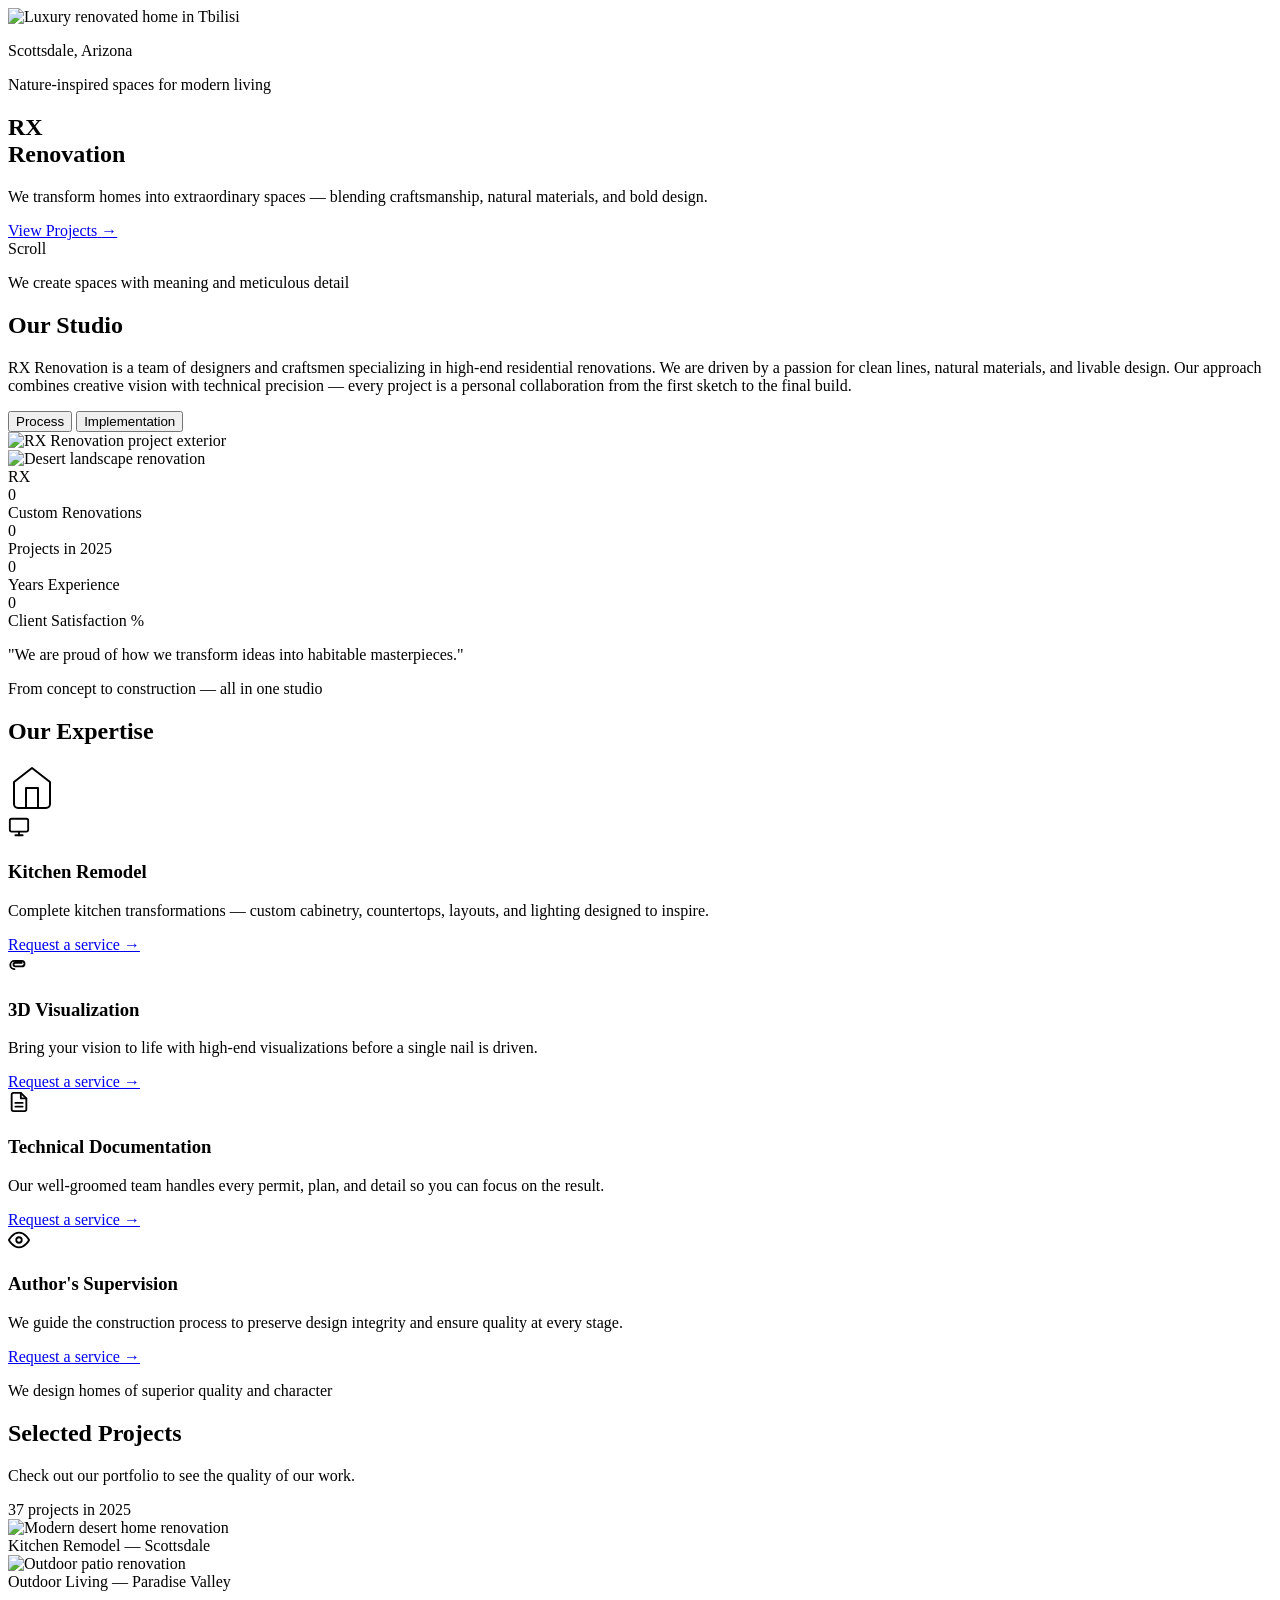
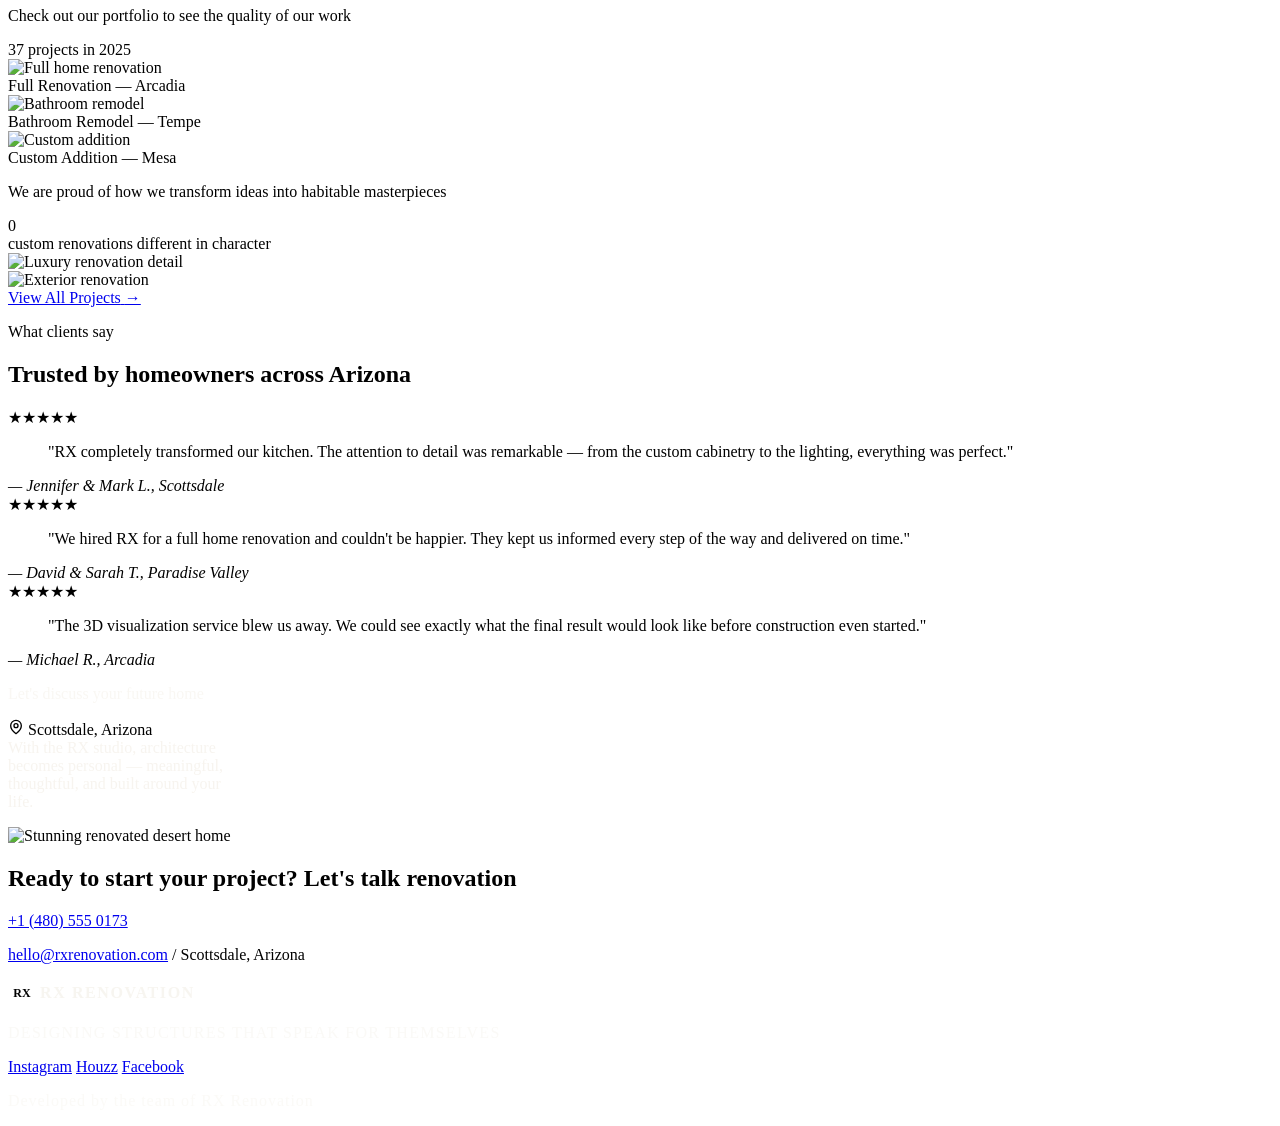
==== index.html @ 350d1490 "RX Site Upload" ====
<!DOCTYPE html>
<html lang="en" data-theme="light">

<head>
	<meta charset="UTF-8">
	<meta name="viewport" content="width=device-width, initial-scale=1.0">
	<title>RenovationX — Tbilisi, Georgia</title>
	<meta name="description"
		content="RenovationX transforms homes with exceptional craftsmanship. Kitchen, bathroom, and full-home renovations in Scottsdale, Arizona.">

	<link rel="stylesheet" href="assets/css/global.css">
	<link rel="stylesheet" href="assets/css/components.css">
	<link rel="stylesheet" href="assets/css/pages/home.css">
	<link rel="icon" href="assets/images/favicon.svg" type="image/svg+xml">
</head>

<body>
	<div class="loading-bar"></div>
	<header id="site-header" class="site-header"></header>

	<main class="main-content">

		<!-- ═══════════════ HERO ═══════════════ -->
		<section class="hero-section">
			<div class="hero-bg-img">
				<img src="assets/images/hero/hero-main.jpg" alt="Luxury renovated home in Tbilisi" loading="eager">
				<div class="hero-overlay"></div>
			</div>

			<div class="hero-content container">
				<div class="hero-top">
					<p class="hero-eyebrow" data-i18n="home.hero.eyebrow">Scottsdale, Arizona</p>
					<p class="hero-tagline" data-i18n="home.hero.tagline">Nature-inspired spaces for modern living</p>
				</div>

				<div class="hero-headline">
					<h1>
						<span data-i18n="home.hero.headlineMain">RX</span><br>
						<span class="hero-headline-sub" data-i18n="home.hero.headlineSub">Renovation</span>
					</h1>
				</div>

				<div class="hero-bottom">
					<div class="hero-desc">
						<p data-i18n="home.hero.desc">We transform homes into extraordinary spaces — blending
							craftsmanship, natural materials, and bold design.</p>
					</div>
					<div class="hero-actions">
						<a href="projects.html" class="btn btn-light">
							<span data-i18n="home.hero.cta">View Projects</span>
							<span class="arrow">→</span>
						</a>
					</div>
				</div>
			</div>

			<div class="hero-scroll">
				<div class="scroll-indicator">
					<div class="scroll-line"></div>
					<span>Scroll</span>
				</div>
			</div>
		</section>

		<!-- ═══════════════ INTRO / STUDIO ═══════════════ -->
		<section class="intro-section bg-alt">
			<div class="container">
				<div class="intro-grid">
					<div class="intro-text">
						<p class="section-label" data-i18n="home.intro.sectionLabel">We create spaces with meaning and
							meticulous detail</p>
					</div>

					<div class="intro-headline">
						<h2 data-i18n="home.intro.headline">Our Studio</h2>
						<p class="intro-body" data-i18n="home.intro.body">RX Renovation is a team of designers and
							craftsmen specializing in high-end residential renovations. We are driven by a passion for
							clean lines, natural materials, and livable design. Our approach combines creative vision
							with technical precision — every project is a personal collaboration from the first sketch
							to the final build.</p>

						<div class="intro-tabs">
							<button class="intro-tab active" data-tab="process"
								data-i18n="home.intro.tabProcess">Process</button>
							<button class="intro-tab" data-tab="implementation"
								data-i18n="home.intro.tabImplementation">Implementation</button>
						</div>
					</div>

					<div class="intro-media">
						<div class="intro-photo img-card">
							<img src="assets/images/hero/studio-exterior.jpg" alt="RX Renovation project exterior">
						</div>
						<div class="intro-photo-2 img-card">
							<img src="assets/images/hero/studio-landscape.jpg" alt="Desert landscape renovation">
						</div>
						<div class="intro-brand-mark"><span>RX</span></div>
					</div>
				</div>
			</div>
		</section>

		<!-- ═══════════════ STATS ═══════════════ -->
		<section class="stats-section">
			<div class="container">
				<div class="stats-inner">
					<div class="stats-row">
						<div class="stat-item reveal" data-delay="0">
							<div class="stat-number"><span data-count="42">0</span></div>
							<div class="stat-label" data-i18n="home.stats.renovations">Custom Renovations</div>
						</div>
						<div class="stat-item reveal" data-delay="100">
							<div class="stat-number"><span data-count="37">0</span></div>
							<div class="stat-label" data-i18n="home.stats.projects">Projects in 2025</div>
						</div>
						<div class="stat-item reveal" data-delay="200">
							<div class="stat-number"><span data-count="12">0</span></div>
							<div class="stat-label" data-i18n="home.stats.experience">Years Experience</div>
						</div>
						<div class="stat-item reveal" data-delay="300">
							<div class="stat-number"><span data-count="98">0</span></div>
							<div class="stat-label" data-i18n="home.stats.satisfaction">Client Satisfaction %</div>
						</div>
					</div>
					<div class="stats-quote reveal" data-delay="150">
						<p data-i18n="home.stats.quote">"We are proud of how we transform ideas into habitable
							masterpieces."</p>
					</div>
				</div>
			</div>
		</section>

		<!-- ═══════════════ EXPERTISE ═══════════════ -->
		<section class="expertise-section bg-alt">
			<div class="container">
				<div class="expertise-header">
					<p class="section-label" data-i18n="home.expertise.sectionLabel">From concept to construction — all
						in one studio</p>
					<div class="expertise-title-row">
						<h2 data-i18n="home.expertise.headline">Our Expertise</h2>
						<div class="expertise-icon-mark">
							<svg xmlns="http://www.w3.org/2000/svg" width="48" height="48" viewBox="0 0 24 24"
								fill="none" stroke="currentColor" stroke-width="1" stroke-linecap="round"
								stroke-linejoin="round">
								<path d="M3 9l9-7 9 7v11a2 2 0 0 1-2 2H5a2 2 0 0 1-2-2z" />
								<polyline points="9 22 9 12 15 12 15 22" />
							</svg>
						</div>
					</div>
				</div>

				<div class="expertise-grid">
					<div class="service-card reveal" data-delay="0">
						<div class="service-icon">
							<svg xmlns="http://www.w3.org/2000/svg" width="22" height="22" viewBox="0 0 24 24"
								fill="none" stroke="currentColor" stroke-width="2" stroke-linecap="round"
								stroke-linejoin="round">
								<rect x="2" y="3" width="20" height="14" rx="2" />
								<line x1="8" y1="21" x2="16" y2="21" />
								<line x1="12" y1="17" x2="12" y2="21" />
							</svg>
						</div>
						<h3 data-i18n="home.expertise.kitchen.title">Kitchen Remodel</h3>
						<p data-i18n="home.expertise.kitchen.desc">Complete kitchen transformations — custom cabinetry,
							countertops, layouts, and lighting designed to inspire.</p>
						<a href="services.html" class="service-link"><span
								data-i18n="home.expertise.kitchen.cta">Request a service</span> <span>→</span></a>
					</div>

					<div class="service-card reveal" data-delay="80">
						<div class="service-icon">
							<svg xmlns="http://www.w3.org/2000/svg" width="22" height="22" viewBox="0 0 24 24"
								fill="none" stroke="currentColor" stroke-width="2" stroke-linecap="round"
								stroke-linejoin="round">
								<path d="M7 16.5a4.5 4.5 0 0 1 0-9H15a3 3 0 0 1 0 6H8a2 2 0 0 1 0-4h7" />
							</svg>
						</div>
						<h3 data-i18n="home.expertise.viz.title">3D Visualization</h3>
						<p data-i18n="home.expertise.viz.desc">Bring your vision to life with high-end visualizations
							before a single nail is driven.</p>
						<a href="services.html" class="service-link"><span data-i18n="home.expertise.viz.cta">Request a
								service</span> <span>→</span></a>
					</div>

					<div class="service-card reveal" data-delay="160">
						<div class="service-icon">
							<svg xmlns="http://www.w3.org/2000/svg" width="22" height="22" viewBox="0 0 24 24"
								fill="none" stroke="currentColor" stroke-width="2" stroke-linecap="round"
								stroke-linejoin="round">
								<path d="M14 2H6a2 2 0 0 0-2 2v16a2 2 0 0 0 2 2h12a2 2 0 0 0 2-2V8z" />
								<polyline points="14 2 14 8 20 8" />
								<line x1="16" y1="13" x2="8" y2="13" />
								<line x1="16" y1="17" x2="8" y2="17" />
							</svg>
						</div>
						<h3 data-i18n="home.expertise.docs.title">Technical Documentation</h3>
						<p data-i18n="home.expertise.docs.desc">Our well-groomed team handles every permit, plan, and
							detail so you can focus on the result.</p>
						<a href="services.html" class="service-link"><span data-i18n="home.expertise.docs.cta">Request a
								service</span> <span>→</span></a>
					</div>

					<div class="service-card reveal" data-delay="240">
						<div class="service-icon">
							<svg xmlns="http://www.w3.org/2000/svg" width="22" height="22" viewBox="0 0 24 24"
								fill="none" stroke="currentColor" stroke-width="2" stroke-linecap="round"
								stroke-linejoin="round">
								<path d="M1 12s4-8 11-8 11 8 11 8-4 8-11 8-11-8-11-8z" />
								<circle cx="12" cy="12" r="3" />
							</svg>
						</div>
						<h3 data-i18n="home.expertise.supervision.title">Author's Supervision</h3>
						<p data-i18n="home.expertise.supervision.desc">We guide the construction process to preserve
							design integrity and ensure quality at every stage.</p>
						<a href="services.html" class="service-link"><span
								data-i18n="home.expertise.supervision.cta">Request a service</span> <span>→</span></a>
					</div>
				</div>
			</div>
		</section>

		<!-- ═══════════════ SELECTED PROJECTS ═══════════════ -->
		<section class="projects-section">
			<div class="container">
				<div class="projects-header">
					<div class="projects-header-left">
						<p class="section-label" data-i18n="home.projects.sectionLabel">We design homes of superior
							quality and character</p>
					</div>
					<div class="projects-header-right">
						<h2 data-i18n="home.projects.headline">Selected Projects</h2>
						<div class="projects-meta">
							<p data-i18n="home.projects.checkPortfolio">Check out our portfolio to see the quality of
								our work.</p>
							<div class="projects-count">
								<span class="stat-number">37</span>
								<span class="stat-label" data-i18n="home.projects.projectsCount">projects in 2025</span>
							</div>
						</div>
					</div>
				</div>

				<div class="projects-bento reveal">
					<div class="bento-item bento-tall img-card">
						<img src="assets/images/projects/project-01.jpg" alt="Modern desert home renovation">
						<div class="bento-label" data-i18n="home.projects.labels.p01">Kitchen Remodel — Scottsdale</div>
					</div>
					<div class="bento-item img-card">
						<img src="assets/images/projects/project-02.jpg" alt="Outdoor patio renovation">
						<div class="bento-label" data-i18n="home.projects.labels.p02">Outdoor Living — Paradise Valley
						</div>
					</div>
					<div class="bento-item bento-text">
						<p class="section-label" data-i18n="home.projects.checkPortfolio">Check out our portfolio to see
							the quality of our work</p>
						<div class="bento-stat">
							<span class="stat-number">37</span>
							<span class="stat-label" data-i18n="home.projects.projectsCount">projects in 2025</span>
						</div>
					</div>
					<div class="bento-item bento-wide img-card">
						<img src="assets/images/projects/project-03.jpg" alt="Full home renovation">
						<div class="bento-label" data-i18n="home.projects.labels.p03">Full Renovation — Arcadia</div>
					</div>
					<div class="bento-item img-card">
						<img src="assets/images/projects/project-04.jpg" alt="Bathroom remodel">
						<div class="bento-label" data-i18n="home.projects.labels.p04">Bathroom Remodel — Tempe</div>
					</div>
					<div class="bento-item img-card">
						<img src="assets/images/projects/project-05.jpg" alt="Custom addition">
						<div class="bento-label" data-i18n="home.projects.labels.p05">Custom Addition — Mesa</div>
					</div>
				</div>

				<div class="projects-footer reveal" data-delay="100">
					<div class="projects-footer-left">
						<p class="section-label" data-i18n="home.projects.proud">We are proud of how we transform ideas
							into habitable masterpieces</p>
						<div class="stat-item">
							<div class="stat-number"><span data-count="42">0</span></div>
							<div class="stat-label" data-i18n="home.projects.renovationsLabel">custom renovations
								different in character</div>
						</div>
					</div>
					<div class="projects-footer-right">
						<div class="bento-item img-card"><img src="assets/images/projects/project-06.jpg"
								alt="Luxury renovation detail"></div>
						<div class="bento-item img-card"><img src="assets/images/projects/project-07.jpg"
								alt="Exterior renovation"></div>
					</div>
				</div>

				<div class="text-center" style="margin-top: var(--space-12);">
					<a href="projects.html" class="btn btn-outline">
						<span data-i18n="home.projects.viewAll">View All Projects</span>
						<span class="arrow">→</span>
					</a>
				</div>
			</div>
		</section>

		<!-- ═══════════════ TESTIMONIALS ═══════════════ -->
		<section class="testimonials-section bg-alt">
			<div class="container">
				<div class="section-header">
					<p class="section-label" data-i18n="home.testimonials.sectionLabel">What clients say</p>
					<h2 data-i18n="home.testimonials.headline">Trusted by homeowners across Arizona</h2>
				</div>
				<div class="testimonials-grid">
					<div class="testimonial-card reveal" data-delay="0">
						<div class="testimonial-stars">★★★★★</div>
						<blockquote data-i18n="home.testimonials.t1.quote">"RX completely transformed our kitchen. The
							attention to detail was remarkable — from the custom cabinetry to the lighting, everything
							was perfect."</blockquote>
						<cite data-i18n="home.testimonials.t1.author">— Jennifer & Mark L., Scottsdale</cite>
					</div>
					<div class="testimonial-card reveal" data-delay="100">
						<div class="testimonial-stars">★★★★★</div>
						<blockquote data-i18n="home.testimonials.t2.quote">"We hired RX for a full home renovation and
							couldn't be happier. They kept us informed every step of the way and delivered on time."
						</blockquote>
						<cite data-i18n="home.testimonials.t2.author">— David & Sarah T., Paradise Valley</cite>
					</div>
					<div class="testimonial-card reveal" data-delay="200">
						<div class="testimonial-stars">★★★★★</div>
						<blockquote data-i18n="home.testimonials.t3.quote">"The 3D visualization service blew us away.
							We could see exactly what the final result would look like before construction even
							started."</blockquote>
						<cite data-i18n="home.testimonials.t3.author">— Michael R., Arcadia</cite>
					</div>
				</div>
			</div>
		</section>

		<!-- ═══════════════ CTA (dark) ═══════════════ -->
		<section class="cta-section">
			<div class="container">
				<div class="cta-grid">
					<div class="cta-text">
						<p class="section-label" style="color:rgba(240,235,225,0.4);" data-i18n="home.cta.sectionLabel">
							Let's discuss your future home</p>
						<div class="cta-address">
							<svg xmlns="http://www.w3.org/2000/svg" width="16" height="16" viewBox="0 0 24 24"
								fill="none" stroke="currentColor" stroke-width="2" stroke-linecap="round"
								stroke-linejoin="round">
								<path d="M20 10c0 6-8 12-8 12s-8-6-8-12a8 8 0 0 1 16 0Z" />
								<circle cx="12" cy="10" r="3" />
							</svg>
							<span data-i18n="home.cta.locationLabel">Scottsdale, Arizona</span>
						</div>
						<p class="cta-body"
							style="color:rgba(240,235,225,0.55);font-size:var(--text-sm);margin-top:var(--space-4);max-width:28ch;"
							data-i18n="home.cta.body">With the RX studio, architecture becomes personal — meaningful,
							thoughtful, and built around your life.</p>
					</div>

					<div class="cta-photo img-card">
						<img src="assets/images/hero/cta-home.jpg" alt="Stunning renovated desert home">
					</div>

					<div class="cta-contact">
						<h2 data-i18n="home.cta.headline">Ready to start your project? Let's talk renovation</h2>
						<a href="tel:+14805550173" class="cta-phone" data-i18n="common.phone">+1 (480) 555 0173</a>
						<p class="cta-email">
							<a href="mailto:hello@rxrenovation.com" data-i18n="common.email">hello@rxrenovation.com</a>
							<span>/ <span data-i18n="common.location">Scottsdale, Arizona</span></span>
						</p>
					</div>
				</div>

				<div class="cta-bar">
					<div class="cta-bar-logo">
						<span class="logo-mark"
							style="background:var(--color-accent);color:var(--color-bg-dark);width:28px;height:28px;display:inline-flex;align-items:center;justify-content:center;font-weight:800;font-size:0.75rem;">RX</span>
						<span
							style="font-size:var(--text-xs);font-weight:600;letter-spacing:0.1em;text-transform:uppercase;color:rgba(240,235,225,0.5);"
							data-i18n="common.companyName">RX Renovation</span>
					</div>
					<p style="font-size:var(--text-xs);letter-spacing:0.08em;text-transform:uppercase;color:rgba(240,235,225,0.3);"
						data-i18n="common.tagline">Designing structures that speak for themselves</p>
					<div class="footer-social">
						<a href="#" data-i18n="footer.social.instagram">Instagram</a>
						<a href="#" data-i18n="footer.social.houzz">Houzz</a>
						<a href="#" data-i18n="footer.social.facebook">Facebook</a>
					</div>
					<p style="font-size:var(--text-xs);color:rgba(240,235,225,0.25);letter-spacing:0.06em;"
						data-i18n="home.cta.builtBy">Developed by the team of RX Renovation</p>
				</div>
			</div>
		</section>

	</main>

	<footer id="site-footer" class="site-footer"></footer>
	<script src="assets/js/main.js" type="module"></script>
	<script src="assets/js/pages/home.js" type="module"></script>
</body>

</html>
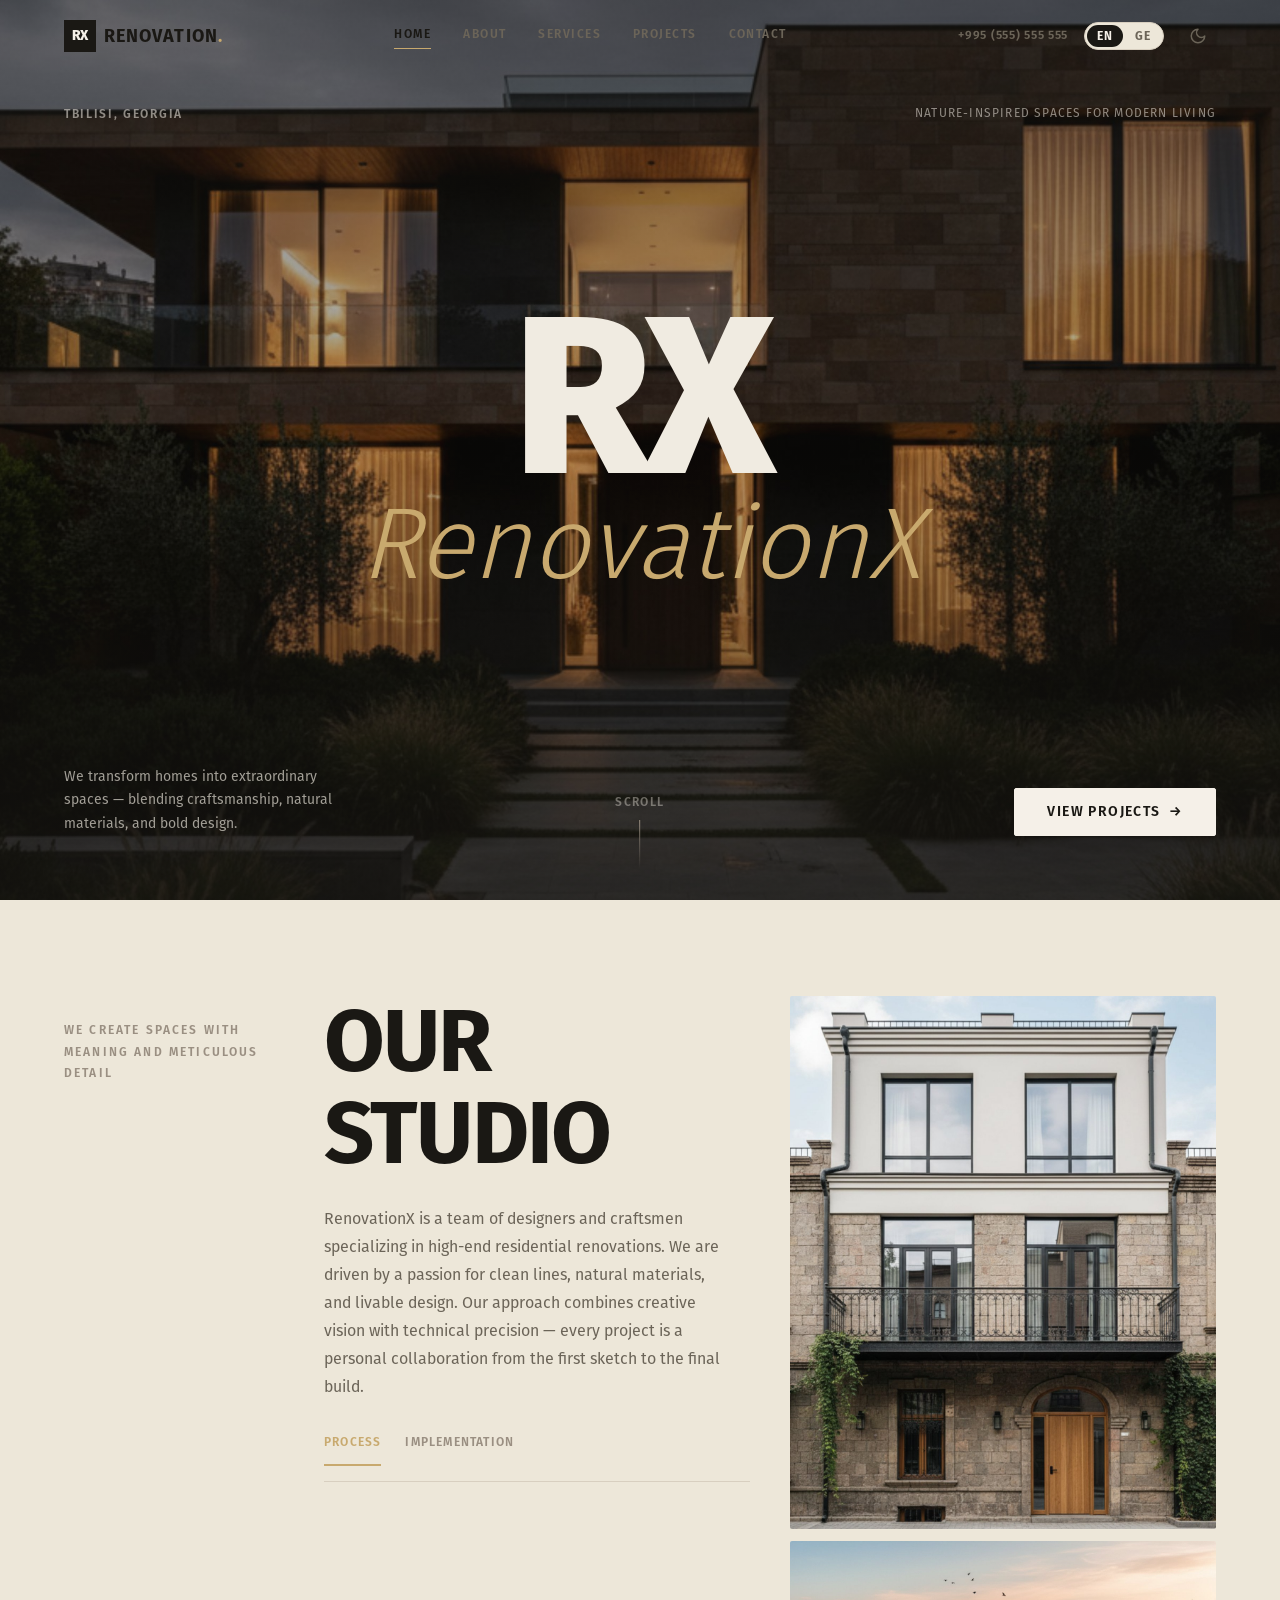
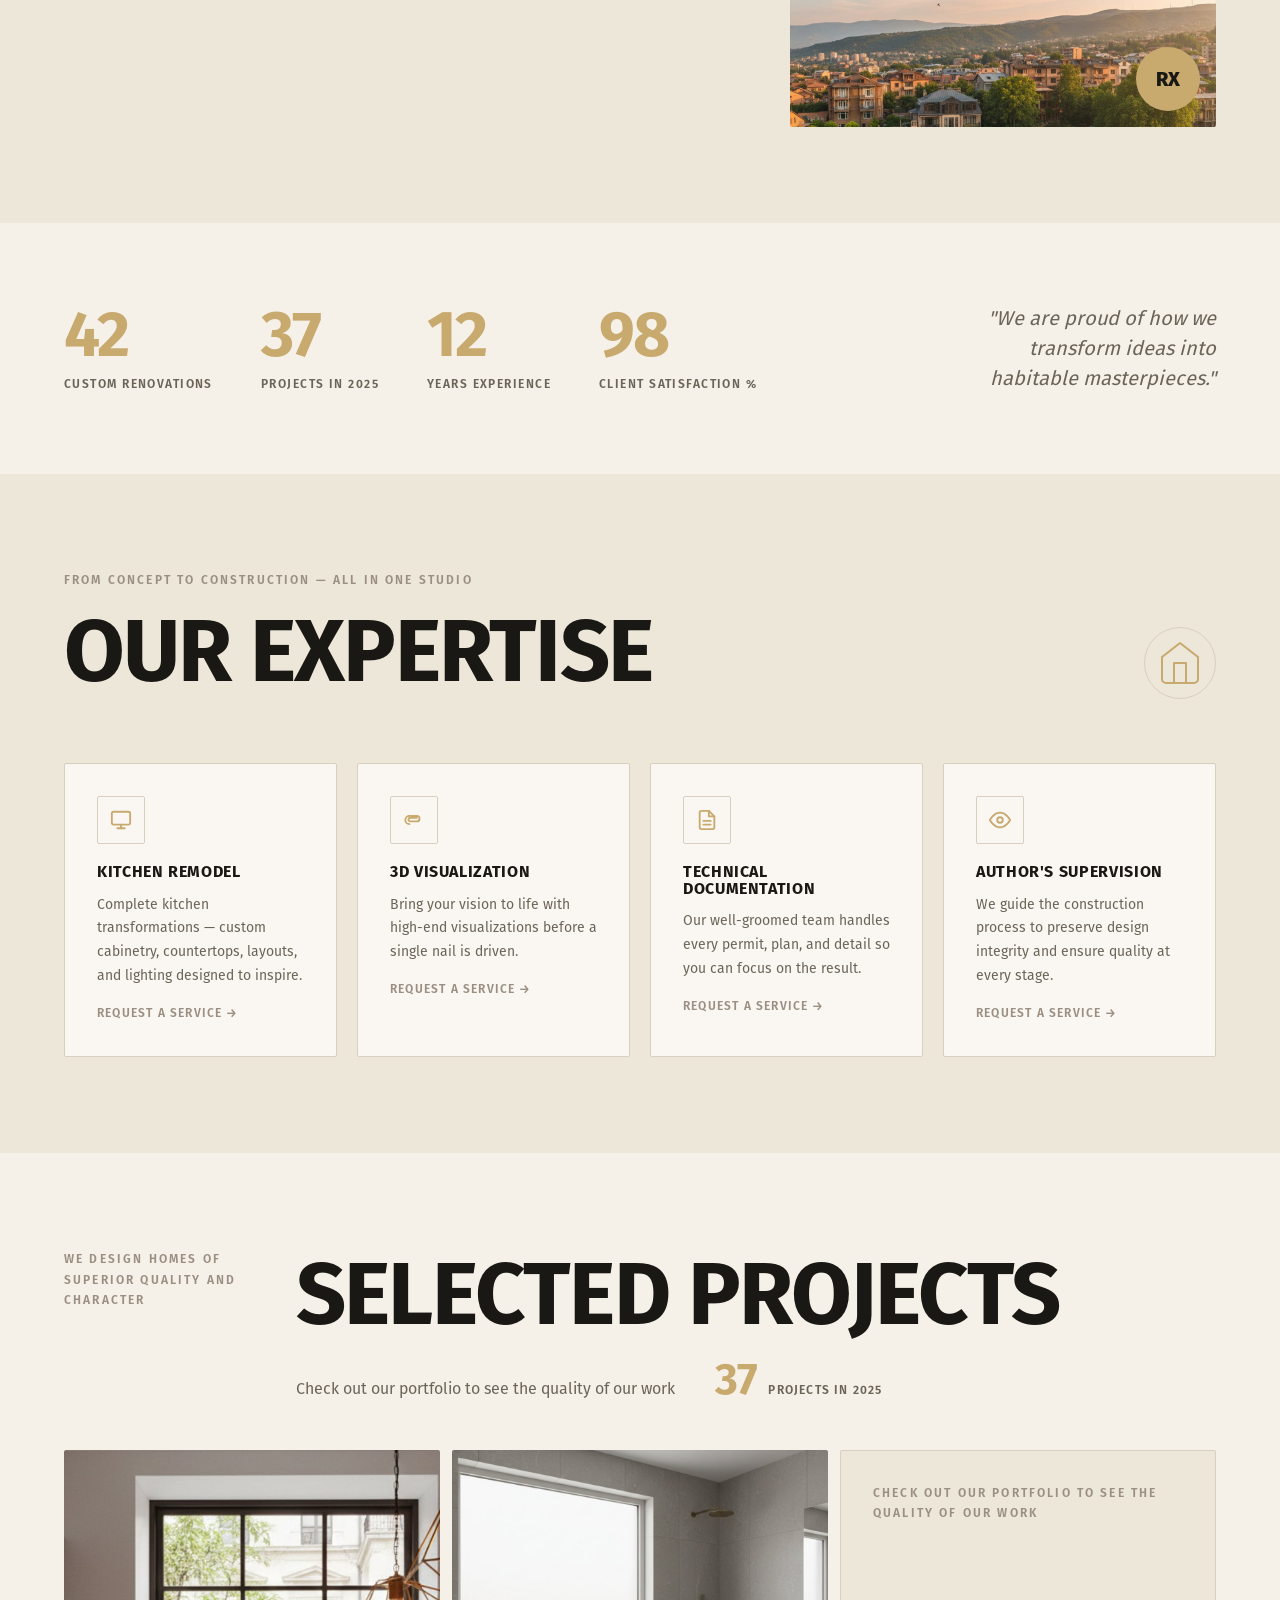
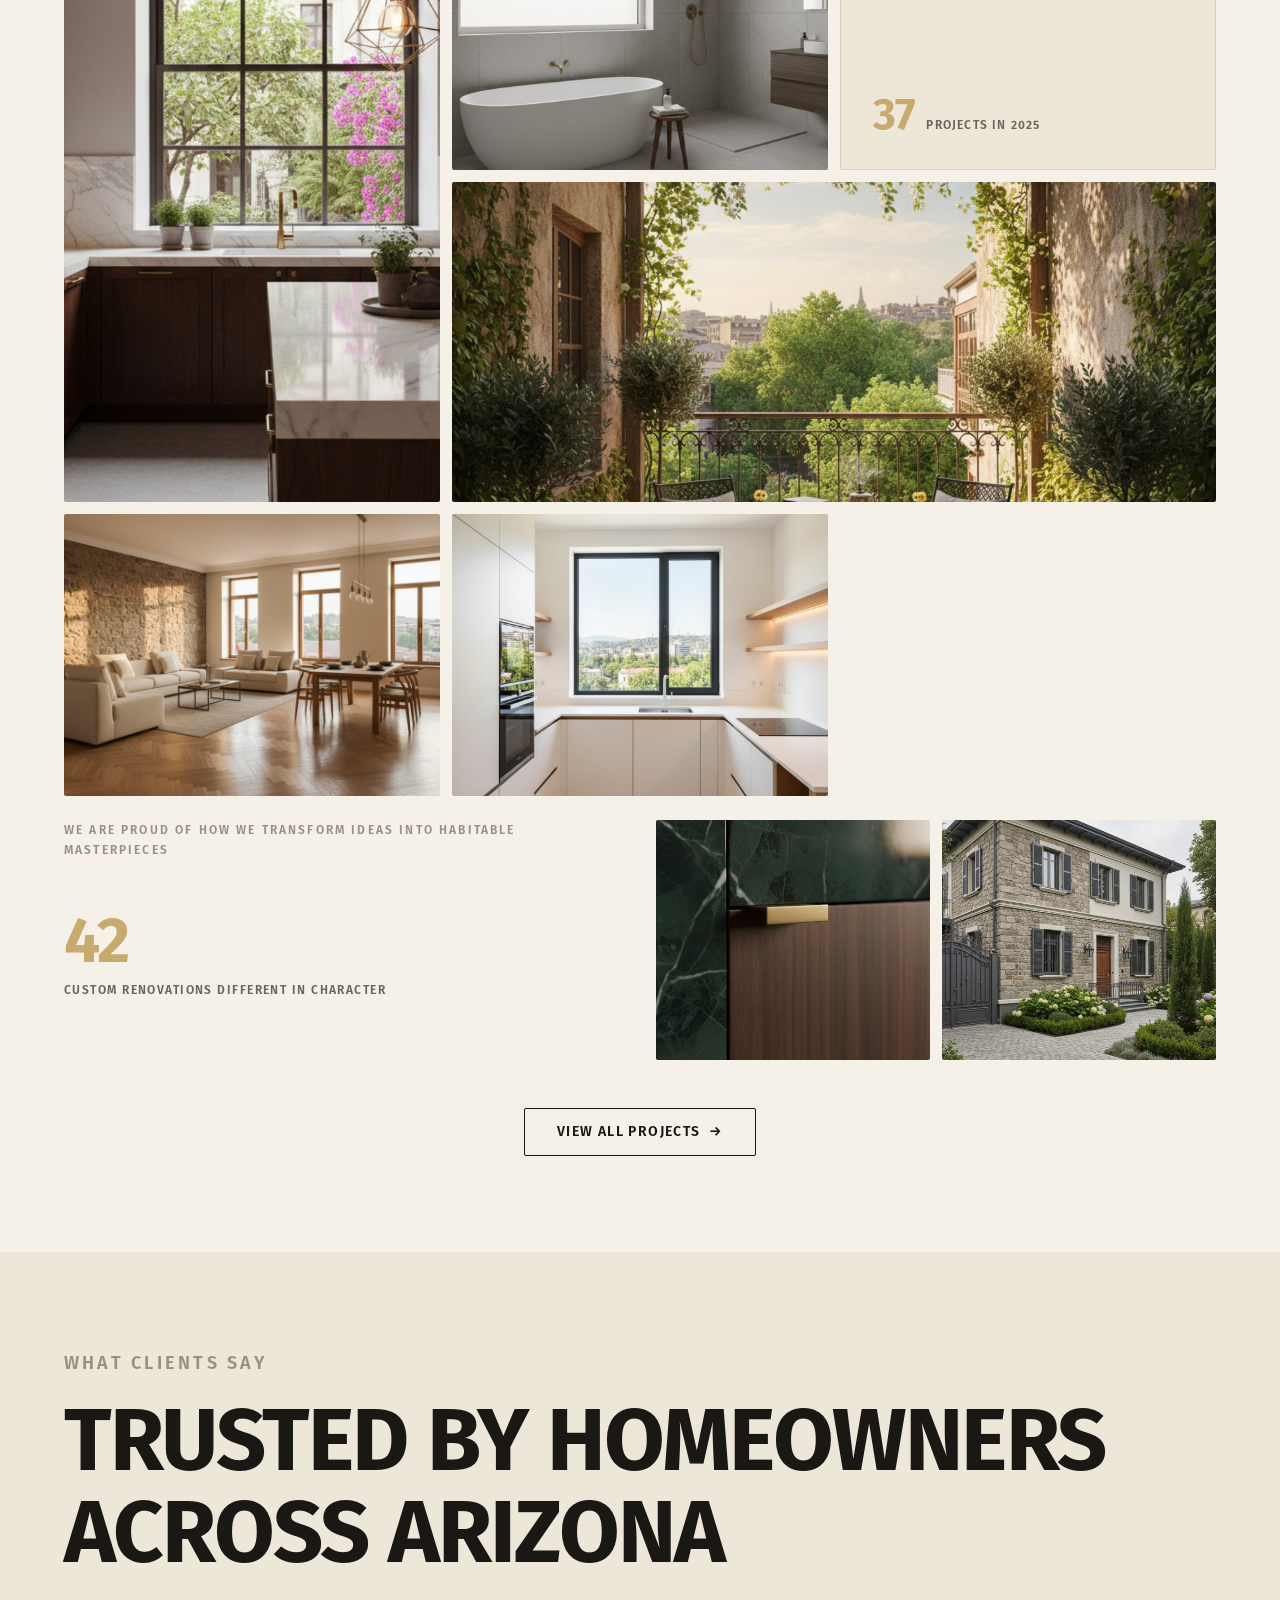
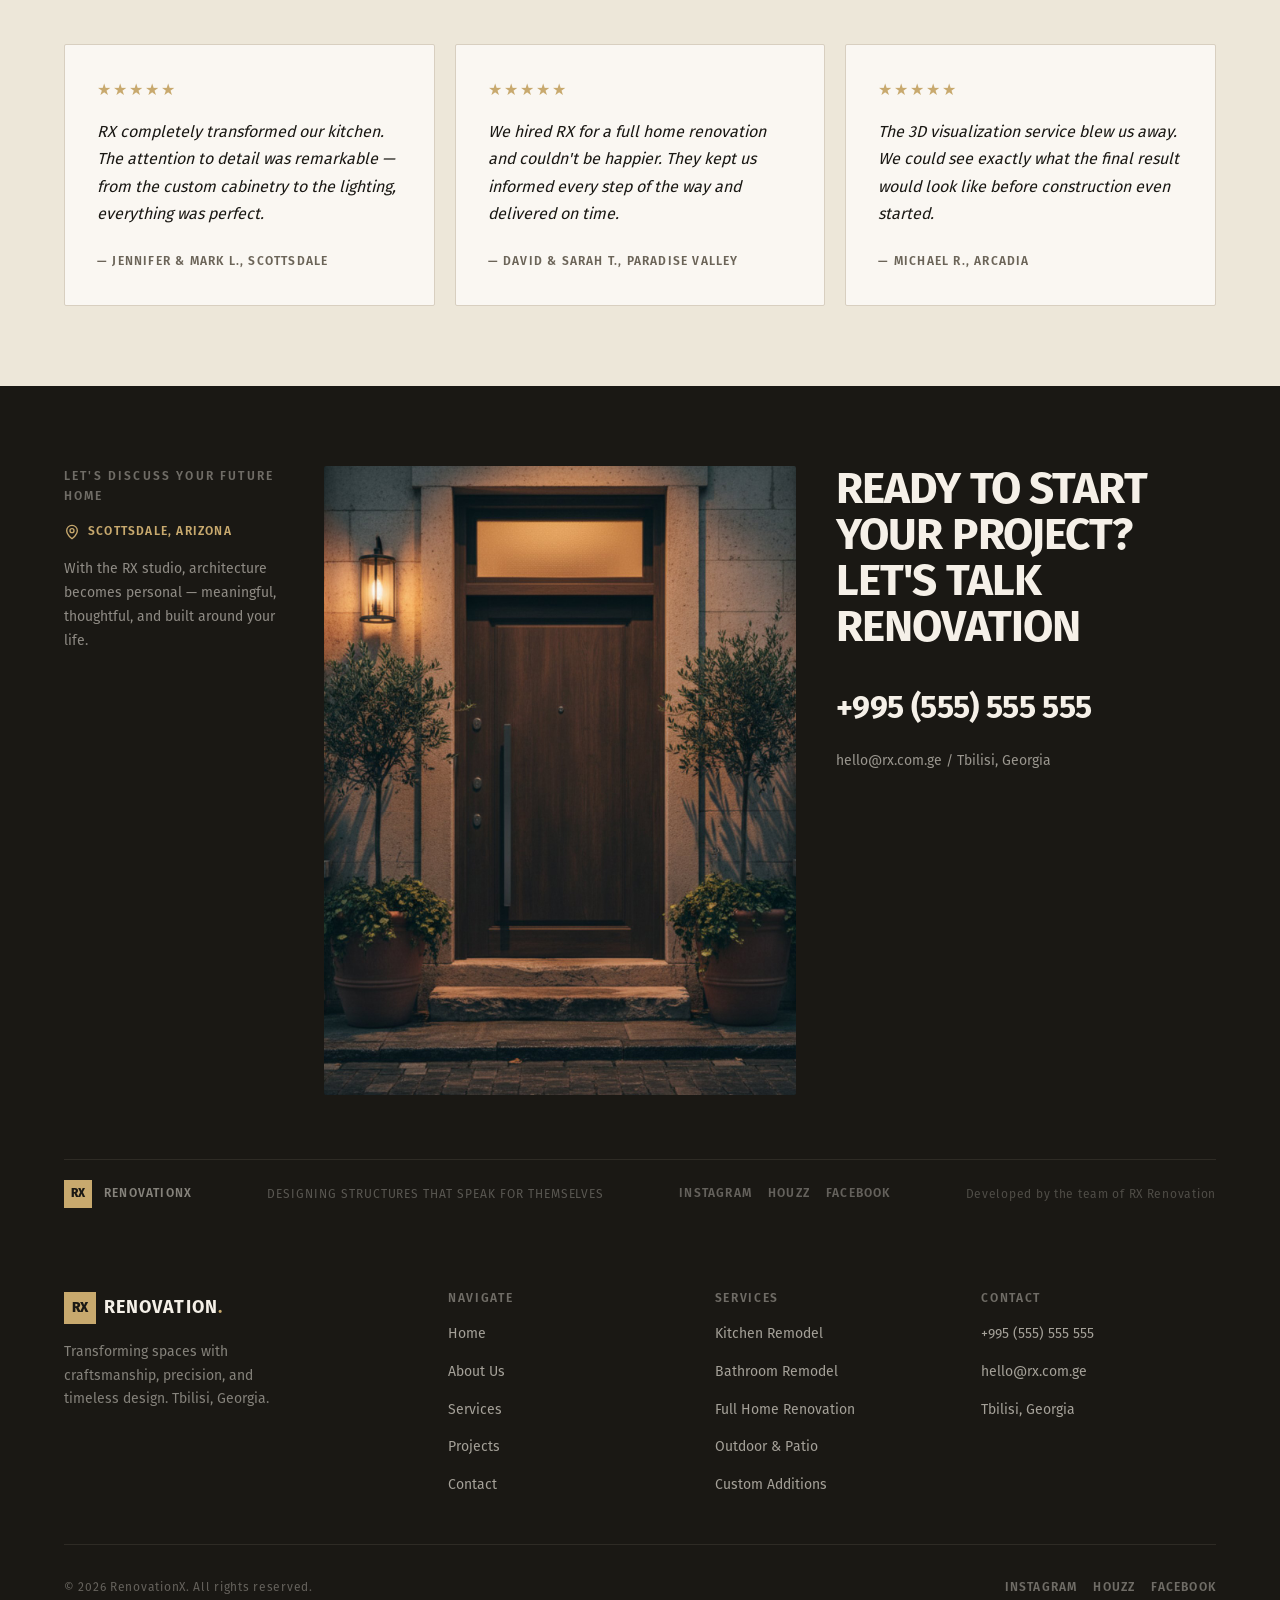
==== commit ccf26c7b: "Georgian Fonts Added and Lang Toggle Is updated." ====
--- a/index.html
+++ b/index.html
@@ -8,6 +8,7 @@
 	<meta name="description"
 		content="RenovationX transforms homes with exceptional craftsmanship. Kitchen, bathroom, and full-home renovations in Scottsdale, Arizona.">
 
+	<link rel="stylesheet" href="assets/css/fonts.css">
 	<link rel="stylesheet" href="assets/css/global.css">
 	<link rel="stylesheet" href="assets/css/components.css">
 	<link rel="stylesheet" href="assets/css/pages/home.css">
--- a/assets/css/fonts.css
+++ b/assets/css/fonts.css
@@ -0,0 +1,49 @@
+/* =============================================
+   RX RENOVATION — FONT DECLARATIONS
+   FiraGO Font Family for Latin & Georgian
+   ============================================= */
+
+/* FiraGO Light (300) */
+@font-face {
+	font-family: 'FiraGO';
+	src: url('../fonts/FiraGO_OTF_1001/Roman/FiraGO-Light.otf') format('opentype');
+	font-weight: 300;
+	font-style: normal;
+	font-display: swap;
+}
+
+/* FiraGO Regular (400) */
+@font-face {
+	font-family: 'FiraGO';
+	src: url('../fonts/FiraGO_OTF_1001/Roman/FiraGO-Regular.otf') format('opentype');
+	font-weight: 400;
+	font-style: normal;
+	font-display: swap;
+}
+
+/* FiraGO SemiBold (600) */
+@font-face {
+	font-family: 'FiraGO';
+	src: url('../fonts/FiraGO_OTF_1001/Roman/FiraGO-SemiBold.otf') format('opentype');
+	font-weight: 600;
+	font-style: normal;
+	font-display: swap;
+}
+
+/* FiraGO Bold (700) */
+@font-face {
+	font-family: 'FiraGO';
+	src: url('../fonts/FiraGO_OTF_1001/Roman/FiraGO-Bold.otf') format('opentype');
+	font-weight: 700;
+	font-style: normal;
+	font-display: swap;
+}
+
+/* FiraGO ExtraBold (800) */
+@font-face {
+	font-family: 'FiraGO';
+	src: url('../fonts/FiraGO_OTF_1001/Roman/FiraGO-ExtraBold.otf') format('opentype');
+	font-weight: 800;
+	font-style: normal;
+	font-display: swap;
+}
--- a/assets/css/global.css
+++ b/assets/css/global.css
@@ -0,0 +1,547 @@
+/* =============================================
+   RX RENOVATION — GLOBAL CSS
+   Design: FormaStudio-inspired editorial style
+   Palette: Warm cream, sand, charcoal, gold accent
+   ============================================= */
+
+/* ── CSS Variables ── */
+:root {
+	/* Colors */
+	--color-bg:           #f5f0e8;
+	--color-bg-alt:       #ede7d9;
+	--color-bg-dark:      #1a1814;
+	--color-bg-dark-alt:  #211f1b;
+	--color-surface:      #ffffff;
+	--color-surface-warm: #faf7f2;
+
+	--color-text:         #1a1814;
+	--color-text-muted:   #6b6458;
+	--color-text-light:   #9a8f82;
+	--color-text-on-dark: #f5f0e8;
+
+	--color-accent:       #c8a96e;   /* warm gold */
+	--color-accent-hover: #b8944f;
+	--color-accent-light: #e8d9b8;
+
+	--color-border:       #d8cfc0;
+	--color-border-dark:  #2e2b25;
+
+	/* Typography */
+	--font-display:  'FiraGO', 'Helvetica Neue', 'Arial', sans-serif;
+	--font-body:     'FiraGO', 'Helvetica Neue', 'Arial', sans-serif;
+	--font-mono:     'Courier New', monospace;
+
+	--text-xs:    0.75rem;
+	--text-sm:    0.875rem;
+	--text-base:  1rem;
+	--text-lg:    1.125rem;
+	--text-xl:    1.25rem;
+	--text-2xl:   1.5rem;
+	--text-3xl:   2rem;
+	--text-4xl:   2.75rem;
+	--text-5xl:   4rem;
+	--text-6xl:   5.5rem;
+	--text-7xl:   7rem;
+
+	/* Spacing */
+	--space-1:   0.25rem;
+	--space-2:   0.5rem;
+	--space-3:   0.75rem;
+	--space-4:   1rem;
+	--space-5:   1.25rem;
+	--space-6:   1.5rem;
+	--space-8:   2rem;
+	--space-10:  2.5rem;
+	--space-12:  3rem;
+	--space-16:  4rem;
+	--space-20:  5rem;
+	--space-24:  6rem;
+	--space-32:  8rem;
+
+	/* Layout */
+	--container-max: 1280px;
+	--header-height: 72px;
+
+	/* Borders */
+	--radius-sm:  2px;
+	--radius-md:  4px;
+	--radius-lg:  8px;
+	--radius-full: 999px;
+
+	/* Shadows */
+	--shadow-sm:  0 1px 3px rgba(26,24,20,0.08);
+	--shadow-md:  0 4px 20px rgba(26,24,20,0.1);
+	--shadow-lg:  0 16px 48px rgba(26,24,20,0.14);
+
+	/* Transitions */
+	--transition-fast:   150ms ease;
+	--transition-base:   250ms ease;
+	--transition-slow:   450ms cubic-bezier(0.4, 0, 0.2, 1);
+}
+
+/* ── Dark Mode ── */
+[data-theme="dark"] {
+	--color-bg:           #1a1814;
+	--color-bg-alt:       #211f1b;
+	--color-bg-dark:      #0f0e0c;
+	--color-bg-dark-alt:  #161410;
+	--color-surface:      #252219;
+	--color-surface-warm: #1e1c17;
+
+	--color-text:         #f0ebe1;
+	--color-text-muted:   #a09080;
+	--color-text-light:   #706050;
+	--color-text-on-dark: #f0ebe1;
+
+	--color-border:       #2e2b25;
+	--color-border-dark:  #3a352c;
+}
+
+/* ── Reset ── */
+*,
+*::before,
+*::after {
+	box-sizing: border-box;
+	margin: 0;
+	padding: 0;
+}
+
+html {
+	scroll-behavior: smooth;
+	-webkit-text-size-adjust: 100%;
+}
+
+body {
+	font-family: var(--font-body);
+	font-size: var(--text-base);
+	line-height: 1.6;
+	color: var(--color-text);
+	background-color: var(--color-bg);
+	-webkit-font-smoothing: antialiased;
+	-moz-osx-font-smoothing: grayscale;
+	transition: background-color var(--transition-base), color var(--transition-base);
+}
+
+img, video {
+	display: block;
+	max-width: 100%;
+	height: auto;
+}
+
+a {
+	color: inherit;
+	text-decoration: none;
+}
+
+ul, ol {
+	list-style: none;
+}
+
+button {
+	cursor: pointer;
+	border: none;
+	background: none;
+	font: inherit;
+}
+
+input, textarea, select {
+	font: inherit;
+}
+
+/* ── Container ── */
+.container {
+	width: 100%;
+	max-width: var(--container-max);
+	margin: 0 auto;
+	padding: 0 var(--space-6);
+}
+
+@media (min-width: 768px) {
+	.container {
+		padding: 0 var(--space-10);
+	}
+}
+
+@media (min-width: 1200px) {
+	.container {
+		padding: 0 var(--space-16);
+	}
+}
+
+/* ── Typography ── */
+h1, h2, h3, h4, h5, h6 {
+	font-family: var(--font-display);
+	font-weight: 700;
+	line-height: 1.05;
+	letter-spacing: -0.02em;
+	color: var(--color-text);
+}
+
+h1 { font-size: clamp(var(--text-5xl), 10vw, var(--text-7xl)); text-transform: uppercase; }
+h2 { font-size: clamp(var(--text-4xl), 7vw, var(--text-6xl)); text-transform: uppercase; }
+h3 { font-size: var(--text-xl); font-weight: 600; letter-spacing: 0; text-transform: none; }
+h4 { font-size: var(--text-lg); font-weight: 600; text-transform: none; }
+
+p {
+	color: var(--color-text-muted);
+	line-height: 1.7;
+}
+
+/* ── Sections ── */
+section {
+	padding: var(--space-20) 0;
+}
+
+.section-label {
+	font-size: var(--text-xs);
+	font-weight: 600;
+	letter-spacing: 0.18em;
+	text-transform: uppercase;
+	color: var(--color-text-light);
+	margin-bottom: var(--space-4);
+}
+
+.section-label--accent {
+	color: var(--color-accent);
+}
+
+.section-header {
+	margin-bottom: var(--space-16);
+}
+
+.section-header p {
+	margin-top: var(--space-4);
+	max-width: 48ch;
+	font-size: var(--text-lg);
+}
+
+.section-header.text-center {
+	text-align: center;
+}
+
+.section-header.text-center p {
+	margin-left: auto;
+	margin-right: auto;
+}
+
+/* ── Buttons ── */
+.btn {
+	display: inline-flex;
+	align-items: center;
+	gap: var(--space-2);
+	padding: var(--space-3) var(--space-8);
+	font-size: var(--text-sm);
+	font-weight: 600;
+	letter-spacing: 0.1em;
+	text-transform: uppercase;
+	border: 1px solid transparent;
+	border-radius: var(--radius-sm);
+	cursor: pointer;
+	transition: all var(--transition-base);
+	white-space: nowrap;
+}
+
+.btn-primary {
+	background-color: var(--color-text);
+	color: var(--color-bg);
+	border-color: var(--color-text);
+}
+
+.btn-primary:hover {
+	background-color: var(--color-accent);
+	border-color: var(--color-accent);
+	color: #1a1814;
+}
+
+.btn-outline {
+	background-color: transparent;
+	color: var(--color-text);
+	border-color: var(--color-text);
+}
+
+.btn-outline:hover {
+	background-color: var(--color-text);
+	color: var(--color-bg);
+}
+
+.btn-ghost {
+	background: transparent;
+	color: var(--color-text);
+	border-color: transparent;
+	padding-left: 0;
+	padding-right: 0;
+}
+
+.btn-ghost:hover {
+	color: var(--color-accent);
+}
+
+.btn-block {
+	width: 100%;
+	justify-content: center;
+}
+
+.btn-light {
+	background-color: var(--color-bg);
+	color: var(--color-text);
+	border-color: var(--color-bg);
+}
+
+.btn-light:hover {
+	background-color: var(--color-accent);
+	border-color: var(--color-accent);
+}
+
+/* Arrow icon on buttons */
+.btn .arrow {
+	font-style: normal;
+	transition: transform var(--transition-fast);
+}
+
+.btn:hover .arrow {
+	transform: translateX(4px);
+}
+
+/* ── Forms ── */
+.form-group {
+	display: flex;
+	flex-direction: column;
+	gap: var(--space-2);
+}
+
+.form-row {
+	display: grid;
+	grid-template-columns: 1fr 1fr;
+	gap: var(--space-4);
+}
+
+label {
+	font-size: var(--text-xs);
+	font-weight: 600;
+	letter-spacing: 0.1em;
+	text-transform: uppercase;
+	color: var(--color-text-muted);
+}
+
+input,
+textarea,
+select {
+	width: 100%;
+	padding: var(--space-3) var(--space-4);
+	background: transparent;
+	border: 1px solid var(--color-border);
+	border-radius: var(--radius-sm);
+	color: var(--color-text);
+	font-size: var(--text-base);
+	transition: border-color var(--transition-fast);
+	outline: none;
+}
+
+input:focus,
+textarea:focus,
+select:focus {
+	border-color: var(--color-text);
+}
+
+textarea {
+	min-height: 140px;
+	resize: vertical;
+}
+
+/* ── Grid Utilities ── */
+.grid-2 {
+	display: grid;
+	grid-template-columns: 1fr 1fr;
+	gap: var(--space-8);
+}
+
+.grid-3 {
+	display: grid;
+	grid-template-columns: repeat(3, 1fr);
+	gap: var(--space-6);
+}
+
+.grid-4 {
+	display: grid;
+	grid-template-columns: repeat(4, 1fr);
+	gap: var(--space-6);
+}
+
+@media (max-width: 1024px) {
+	.grid-4 { grid-template-columns: repeat(2, 1fr); }
+	.grid-3 { grid-template-columns: repeat(2, 1fr); }
+}
+
+@media (max-width: 768px) {
+	.grid-4, .grid-3, .grid-2 { grid-template-columns: 1fr; }
+	.form-row { grid-template-columns: 1fr; }
+}
+
+/* ── Flex Utilities ── */
+.flex      { display: flex; }
+.flex-col  { flex-direction: column; }
+.items-center { align-items: center; }
+.justify-between { justify-content: space-between; }
+.gap-4     { gap: var(--space-4); }
+.gap-8     { gap: var(--space-8); }
+
+/* ── Text Utilities ── */
+.text-center  { text-align: center; }
+.text-right   { text-align: right; }
+.text-muted   { color: var(--color-text-muted); }
+.text-accent  { color: var(--color-accent); }
+.text-sm      { font-size: var(--text-sm); }
+.text-xs      { font-size: var(--text-xs); }
+.uppercase    { text-transform: uppercase; }
+.tracking-wide { letter-spacing: 0.1em; }
+
+/* ── Display Utilities ── */
+.hidden   { display: none !important; }
+.sr-only  {
+	position: absolute;
+	width: 1px;
+	height: 1px;
+	padding: 0;
+	margin: -1px;
+	overflow: hidden;
+	clip: rect(0,0,0,0);
+	border: 0;
+}
+
+/* ── Divider ── */
+.divider {
+	width: 100%;
+	height: 1px;
+	background: var(--color-border);
+	border: none;
+}
+
+/* ── Badge / Tag ── */
+.badge {
+	display: inline-block;
+	padding: var(--space-1) var(--space-3);
+	font-size: var(--text-xs);
+	font-weight: 600;
+	letter-spacing: 0.12em;
+	text-transform: uppercase;
+	border: 1px solid var(--color-border);
+	border-radius: var(--radius-full);
+	color: var(--color-text-muted);
+}
+
+/* ── Background Variants ── */
+.bg-dark {
+	background-color: var(--color-bg-dark);
+	color: var(--color-text-on-dark);
+}
+
+.bg-dark h1,
+.bg-dark h2,
+.bg-dark h3,
+.bg-dark h4 {
+	color: var(--color-text-on-dark);
+}
+
+.bg-dark p {
+	color: rgba(240,235,225,0.65);
+}
+
+.bg-alt {
+	background-color: var(--color-bg-alt);
+}
+
+/* ── Stat / Number Display ── */
+.stat-number {
+	font-size: var(--text-5xl);
+	font-weight: 700;
+	line-height: 1;
+	letter-spacing: -0.03em;
+	color: var(--color-accent);
+}
+
+.stat-label {
+	font-size: var(--text-xs);
+	font-weight: 600;
+	letter-spacing: 0.1em;
+	text-transform: uppercase;
+	color: var(--color-text-muted);
+	margin-top: var(--space-1);
+}
+
+/* ── Loading indicator ── */
+.page-loading {
+	position: fixed;
+	inset: 0;
+	z-index: 9999;
+	background: var(--color-bg);
+	display: flex;
+	align-items: center;
+	justify-content: center;
+	transition: opacity var(--transition-slow);
+}
+
+.page-loading.hidden {
+	opacity: 0;
+	pointer-events: none;
+}
+
+.loading-bar {
+	position: fixed;
+	top: 0;
+	left: 0;
+	height: 2px;
+	width: 0%;
+	background: var(--color-accent);
+	z-index: 10000;
+	transition: width 0.3s ease;
+}
+
+/* ── Image overlay card ── */
+.img-card {
+	position: relative;
+	overflow: hidden;
+	border-radius: var(--radius-sm);
+}
+
+.img-card img {
+	width: 100%;
+	height: 100%;
+	object-fit: cover;
+	transition: transform 0.6s cubic-bezier(0.4, 0, 0.2, 1);
+}
+
+.img-card:hover img {
+	transform: scale(1.05);
+}
+
+/* ── Animations ── */
+@keyframes fadeInUp {
+	from { opacity: 0; transform: translateY(24px); }
+	to   { opacity: 1; transform: translateY(0); }
+}
+
+@keyframes fadeIn {
+	from { opacity: 0; }
+	to   { opacity: 1; }
+}
+
+.animate-in {
+	animation: fadeInUp 0.6s cubic-bezier(0.4, 0, 0.2, 1) forwards;
+}
+
+/* Scroll reveal */
+.reveal {
+	opacity: 0;
+	transform: translateY(32px);
+	transition: opacity 0.7s ease, transform 0.7s ease;
+}
+
+.reveal.visible {
+	opacity: 1;
+	transform: translateY(0);
+}
+
+/* ── Main Content ── */
+.main-content {
+	min-height: 100vh;
+}
--- a/assets/css/components.css
+++ b/assets/css/components.css
@@ -0,0 +1,840 @@
+/* =============================================
+   RX RENOVATION — COMPONENTS CSS
+   Header, Footer, Nav, Cards, UI elements
+   ============================================= */
+
+/* ══════════════════════════════════════════════
+   HEADER / NAV
+   ══════════════════════════════════════════════ */
+.site-header {
+	position: fixed;
+	top: 0;
+	left: 0;
+	right: 0;
+	z-index: 100;
+	height: var(--header-height);
+	display: flex;
+	align-items: center;
+	transition: background-color var(--transition-base), box-shadow var(--transition-base);
+}
+
+.site-header.scrolled {
+	background-color: var(--color-bg);
+	box-shadow: 0 1px 0 var(--color-border);
+}
+
+.header-inner {
+	width: 100%;
+	max-width: var(--container-max);
+	margin: 0 auto;
+	padding: 0 var(--space-6);
+	display: flex;
+	align-items: center;
+	justify-content: space-between;
+	gap: var(--space-8);
+}
+
+@media (min-width: 768px) {
+	.header-inner { padding: 0 var(--space-10); }
+}
+
+@media (min-width: 1200px) {
+	.header-inner { padding: 0 var(--space-16); }
+}
+
+/* Logo */
+.logo {
+	display: flex;
+	align-items: center;
+	gap: var(--space-2);
+	font-size: var(--text-lg);
+	font-weight: 700;
+	letter-spacing: 0.06em;
+	text-transform: uppercase;
+	color: var(--color-text);
+	text-decoration: none;
+	flex-shrink: 0;
+}
+
+.logo-mark {
+	display: inline-flex;
+	align-items: center;
+	justify-content: center;
+	width: 32px;
+	height: 32px;
+	background: var(--color-text);
+	color: var(--color-bg);
+	font-size: var(--text-sm);
+	font-weight: 800;
+	letter-spacing: -0.02em;
+}
+
+.logo-text span {
+	color: var(--color-accent);
+}
+
+/* Desktop Nav */
+.nav-desktop {
+	display: none;
+}
+
+@media (min-width: 900px) {
+	.nav-desktop {
+		display: flex;
+		align-items: center;
+		gap: var(--space-8);
+	}
+}
+
+.nav-link {
+	font-size: var(--text-xs);
+	font-weight: 600;
+	letter-spacing: 0.12em;
+	text-transform: uppercase;
+	color: var(--color-text-muted);
+	transition: color var(--transition-fast);
+	position: relative;
+	padding-bottom: 2px;
+}
+
+.nav-link::after {
+	content: '';
+	position: absolute;
+	bottom: -2px;
+	left: 0;
+	width: 0;
+	height: 1px;
+	background: var(--color-accent);
+	transition: width var(--transition-base);
+}
+
+.nav-link:hover,
+.nav-link.active {
+	color: var(--color-text);
+}
+
+.nav-link:hover::after,
+.nav-link.active::after {
+	width: 100%;
+}
+
+/* Header actions */
+.header-actions {
+	display: flex;
+	align-items: center;
+	gap: var(--space-4);
+}
+
+/* Phone in header */
+.header-phone {
+	display: none;
+	font-size: var(--text-xs);
+	font-weight: 600;
+	letter-spacing: 0.06em;
+	color: var(--color-text-muted);
+	transition: color var(--transition-fast);
+}
+
+.header-phone:hover {
+	color: var(--color-accent);
+}
+
+@media (min-width: 1024px) {
+	.header-phone { display: block; }
+}
+
+/* Theme toggle */
+.theme-toggle {
+	display: none; /* Hidden on mobile by default */
+	align-items: center;
+	justify-content: center;
+	width: 36px;
+	height: 36px;
+	border-radius: var(--radius-sm);
+	color: var(--color-text-muted);
+	transition: color var(--transition-fast), background var(--transition-fast);
+}
+
+@media (min-width: 900px) {
+	.theme-toggle { display: flex; } /* Show on desktop */
+}
+
+.theme-toggle:hover {
+	color: var(--color-text);
+	background: var(--color-bg-alt);
+}
+
+.theme-toggle svg { width: 18px; height: 18px; }
+.icon-sun  { display: none; }
+.icon-moon { display: block; }
+
+[data-theme="dark"] .icon-sun  { display: block; }
+[data-theme="dark"] .icon-moon { display: none; }
+
+/* Mobile menu button */
+.menu-btn {
+	display: flex;
+	flex-direction: column;
+	gap: 5px;
+	width: 36px;
+	height: 36px;
+	align-items: center;
+	justify-content: center;
+	color: var(--color-text);
+}
+
+@media (min-width: 900px) {
+	.menu-btn { display: none; }
+}
+
+.menu-btn span {
+	display: block;
+	width: 22px;
+	height: 1.5px;
+	background: currentColor;
+	transition: transform var(--transition-base), opacity var(--transition-fast);
+	transform-origin: center;
+}
+
+.menu-btn.open span:nth-child(1) { transform: translateY(6.5px) rotate(45deg); }
+.menu-btn.open span:nth-child(2) { opacity: 0; }
+.menu-btn.open span:nth-child(3) { transform: translateY(-6.5px) rotate(-45deg); }
+
+/* Mobile Menu Overlay */
+.nav-mobile {
+	position: fixed;
+	inset: 0;
+	z-index: 99;
+	background: var(--color-bg);
+	display: flex;
+	flex-direction: column;
+	padding: var(--space-24) var(--space-6) var(--space-8);
+	transform: translateX(100%);
+	transition: transform var(--transition-slow);
+}
+
+.nav-mobile.open {
+	transform: translateX(0);
+}
+
+.nav-mobile-links {
+	display: flex;
+	flex-direction: column;
+	gap: var(--space-6);
+	margin-top: var(--space-8);
+}
+
+.nav-mobile-link {
+	font-size: var(--text-4xl);
+	font-weight: 700;
+	letter-spacing: -0.02em;
+	text-transform: uppercase;
+	color: var(--color-text);
+	line-height: 1;
+	transition: color var(--transition-fast);
+}
+
+.nav-mobile-link:hover,
+.nav-mobile-link.active {
+	color: var(--color-accent);
+}
+
+.nav-mobile-settings {
+	display: flex;
+	flex-direction: column;
+	gap: var(--space-5);
+	margin-top: var(--space-8);
+	padding-top: var(--space-6);
+	border-top: 1px solid var(--color-border);
+}
+
+.nav-mobile-setting-item {
+	display: flex;
+	align-items: center;
+	justify-content: space-between;
+	gap: var(--space-4);
+}
+
+.nav-mobile-setting-item .setting-label {
+	font-size: var(--text-sm);
+	font-weight: 600;
+	letter-spacing: 0.06em;
+	text-transform: uppercase;
+	color: var(--color-text-muted);
+}
+
+.nav-mobile-setting-item .lang-switcher {
+	display: flex; /* Always show lang switcher in mobile menu */
+}
+
+.nav-mobile-setting-item .theme-toggle-mobile {
+	display: flex; /* Always show theme toggle in mobile menu */
+}
+
+.nav-mobile-footer {
+	margin-top: auto;
+	padding-top: var(--space-8);
+	border-top: 1px solid var(--color-border);
+}
+
+.nav-mobile-footer p {
+	font-size: var(--text-xs);
+	letter-spacing: 0.1em;
+	text-transform: uppercase;
+	color: var(--color-text-light);
+}
+
+.nav-mobile-footer a {
+	color: var(--color-text-muted);
+	font-size: var(--text-lg);
+	font-weight: 600;
+}
+
+/* ══════════════════════════════════════════════
+   FOOTER
+   ══════════════════════════════════════════════ */
+.site-footer {
+	background-color: var(--color-bg-dark);
+	color: var(--color-text-on-dark);
+	padding: var(--space-16) 0 var(--space-8);
+}
+
+.footer-grid {
+	display: grid;
+	grid-template-columns: 1.5fr 1fr 1fr 1fr;
+	gap: var(--space-8);
+	padding-bottom: var(--space-12);
+	border-bottom: 1px solid var(--color-border-dark);
+}
+
+@media (max-width: 1024px) {
+	.footer-grid { grid-template-columns: 1fr 1fr; }
+}
+
+@media (max-width: 600px) {
+	.footer-grid { grid-template-columns: 1fr; }
+}
+
+.footer-brand .logo {
+	color: var(--color-text-on-dark);
+}
+
+.footer-brand .logo-mark {
+	background: var(--color-accent);
+	color: var(--color-bg-dark);
+}
+
+.footer-brand p {
+	margin-top: var(--space-4);
+	font-size: var(--text-sm);
+	color: rgba(240,235,225,0.5);
+	max-width: 28ch;
+	line-height: 1.7;
+}
+
+.footer-col h4 {
+	font-size: var(--text-xs);
+	font-weight: 600;
+	letter-spacing: 0.14em;
+	text-transform: uppercase;
+	color: rgba(240,235,225,0.4);
+	margin-bottom: var(--space-4);
+}
+
+.footer-col ul {
+	display: flex;
+	flex-direction: column;
+	gap: var(--space-3);
+}
+
+.footer-col a {
+	font-size: var(--text-sm);
+	color: rgba(240,235,225,0.65);
+	transition: color var(--transition-fast);
+}
+
+.footer-col a:hover {
+	color: var(--color-accent);
+}
+
+.footer-bottom {
+	display: flex;
+	align-items: center;
+	justify-content: space-between;
+	flex-wrap: wrap;
+	gap: var(--space-4);
+	padding-top: var(--space-8);
+}
+
+.footer-bottom p {
+	font-size: var(--text-xs);
+	color: rgba(240,235,225,0.35);
+	letter-spacing: 0.06em;
+}
+
+.footer-social {
+	display: flex;
+	gap: var(--space-4);
+}
+
+.footer-social a {
+	font-size: var(--text-xs);
+	font-weight: 600;
+	letter-spacing: 0.1em;
+	text-transform: uppercase;
+	color: rgba(240,235,225,0.4);
+	transition: color var(--transition-fast);
+}
+
+.footer-social a:hover {
+	color: var(--color-accent);
+}
+
+/* ══════════════════════════════════════════════
+   SERVICE CARDS
+   ══════════════════════════════════════════════ */
+.service-card {
+	padding: var(--space-8);
+	border: 1px solid var(--color-border);
+	border-radius: var(--radius-sm);
+	background: var(--color-surface-warm);
+	transition: border-color var(--transition-base), box-shadow var(--transition-base), transform var(--transition-slow);
+}
+
+.service-card:hover {
+	border-color: var(--color-accent);
+	box-shadow: var(--shadow-md);
+	transform: translateY(-4px);
+}
+
+.service-icon {
+	width: 48px;
+	height: 48px;
+	display: flex;
+	align-items: center;
+	justify-content: center;
+	border: 1px solid var(--color-border);
+	border-radius: var(--radius-sm);
+	color: var(--color-accent);
+	margin-bottom: var(--space-5);
+}
+
+.service-card h3 {
+	font-size: var(--text-base);
+	font-weight: 700;
+	letter-spacing: 0.04em;
+	text-transform: uppercase;
+	margin-bottom: var(--space-3);
+}
+
+.service-card p {
+	font-size: var(--text-sm);
+	color: var(--color-text-muted);
+	line-height: 1.7;
+}
+
+.service-card .service-link {
+	display: inline-flex;
+	align-items: center;
+	gap: var(--space-1);
+	margin-top: var(--space-4);
+	font-size: var(--text-xs);
+	font-weight: 600;
+	letter-spacing: 0.1em;
+	text-transform: uppercase;
+	color: var(--color-text-light);
+	transition: color var(--transition-fast);
+}
+
+.service-card:hover .service-link {
+	color: var(--color-accent);
+}
+
+/* ══════════════════════════════════════════════
+   PROJECT / PORTFOLIO CARDS
+   ══════════════════════════════════════════════ */
+.project-card {
+	position: relative;
+	overflow: hidden;
+	border-radius: var(--radius-sm);
+	background: var(--color-bg-alt);
+	cursor: pointer;
+}
+
+.project-card-img {
+	aspect-ratio: 4/3;
+	overflow: hidden;
+}
+
+.project-card-img img {
+	width: 100%;
+	height: 100%;
+	object-fit: cover;
+	transition: transform 0.7s cubic-bezier(0.4, 0, 0.2, 1);
+}
+
+.project-card:hover .project-card-img img {
+	transform: scale(1.08);
+}
+
+.project-card-body {
+	padding: var(--space-5) var(--space-6) var(--space-6);
+}
+
+.project-card-tag {
+	display: inline-block;
+	font-size: var(--text-xs);
+	font-weight: 600;
+	letter-spacing: 0.12em;
+	text-transform: uppercase;
+	color: var(--color-accent);
+	margin-bottom: var(--space-2);
+}
+
+.project-card-title {
+	font-size: var(--text-xl);
+	font-weight: 700;
+	letter-spacing: -0.01em;
+	color: var(--color-text);
+	text-transform: none;
+	margin-bottom: var(--space-2);
+}
+
+.project-card-desc {
+	font-size: var(--text-sm);
+	color: var(--color-text-muted);
+}
+
+/* Featured / large project card */
+.project-card--featured .project-card-img {
+	aspect-ratio: 16/9;
+}
+
+/* ══════════════════════════════════════════════
+   TEAM MEMBER CARDS
+   ══════════════════════════════════════════════ */
+.team-card {
+	text-align: center;
+}
+
+.team-card-img {
+	width: 100%;
+	aspect-ratio: 1;
+	overflow: hidden;
+	border-radius: var(--radius-sm);
+	margin-bottom: var(--space-5);
+	background: var(--color-bg-alt);
+}
+
+.team-card-img img {
+	width: 100%;
+	height: 100%;
+	object-fit: cover;
+	transition: transform 0.5s ease;
+}
+
+.team-card:hover .team-card-img img {
+	transform: scale(1.04);
+}
+
+.team-card h3 {
+	font-size: var(--text-base);
+	font-weight: 700;
+	text-transform: uppercase;
+	letter-spacing: 0.06em;
+}
+
+.team-card .role {
+	font-size: var(--text-xs);
+	letter-spacing: 0.1em;
+	text-transform: uppercase;
+	color: var(--color-accent);
+	margin-top: var(--space-1);
+}
+
+/* ══════════════════════════════════════════════
+   TESTIMONIAL CARDS
+   ══════════════════════════════════════════════ */
+.testimonial-card {
+	padding: var(--space-8);
+	border: 1px solid var(--color-border);
+	border-radius: var(--radius-sm);
+	background: var(--color-surface-warm);
+}
+
+.testimonial-stars {
+	color: var(--color-accent);
+	font-size: var(--text-base);
+	letter-spacing: 2px;
+	margin-bottom: var(--space-4);
+}
+
+.testimonial-card blockquote {
+	font-size: var(--text-base);
+	line-height: 1.7;
+	color: var(--color-text);
+	font-style: italic;
+	margin-bottom: var(--space-5);
+}
+
+.testimonial-card cite {
+	font-style: normal;
+	font-size: var(--text-xs);
+	font-weight: 600;
+	letter-spacing: 0.1em;
+	text-transform: uppercase;
+	color: var(--color-text-muted);
+}
+
+/* ══════════════════════════════════════════════
+   FEATURE LIST ITEMS
+   ══════════════════════════════════════════════ */
+.feature-item {
+	display: flex;
+	gap: var(--space-4);
+	align-items: flex-start;
+}
+
+.feature-icon {
+	flex-shrink: 0;
+	width: 40px;
+	height: 40px;
+	display: flex;
+	align-items: center;
+	justify-content: center;
+	border: 1px solid var(--color-border);
+	border-radius: var(--radius-sm);
+	color: var(--color-accent);
+}
+
+.feature-item h4 {
+	font-size: var(--text-sm);
+	font-weight: 700;
+	text-transform: uppercase;
+	letter-spacing: 0.06em;
+	margin-bottom: var(--space-1);
+}
+
+.feature-item p {
+	font-size: var(--text-sm);
+}
+
+/* ══════════════════════════════════════════════
+   CONTACT INFO ITEMS
+   ══════════════════════════════════════════════ */
+.contact-item {
+	display: flex;
+	gap: var(--space-4);
+	align-items: flex-start;
+}
+
+.contact-item-icon {
+	flex-shrink: 0;
+	width: 44px;
+	height: 44px;
+	display: flex;
+	align-items: center;
+	justify-content: center;
+	border: 1px solid var(--color-border);
+	border-radius: var(--radius-sm);
+	color: var(--color-accent);
+}
+
+.contact-item h4 {
+	font-size: var(--text-xs);
+	font-weight: 600;
+	letter-spacing: 0.1em;
+	text-transform: uppercase;
+	color: var(--color-text-muted);
+	margin-bottom: var(--space-1);
+}
+
+.contact-item p,
+.contact-item a {
+	font-size: var(--text-base);
+	color: var(--color-text);
+	transition: color var(--transition-fast);
+}
+
+.contact-item a:hover {
+	color: var(--color-accent);
+}
+
+/* ══════════════════════════════════════════════
+   STAT ROW
+   ══════════════════════════════════════════════ */
+.stats-row {
+	display: flex;
+	gap: var(--space-12);
+	flex-wrap: wrap;
+}
+
+.stat-item {}
+
+.stat-item .stat-number {
+	font-size: clamp(var(--text-3xl), 5vw, var(--text-5xl));
+	font-weight: 700;
+	line-height: 1;
+	letter-spacing: -0.03em;
+	color: var(--color-accent);
+}
+
+.stat-item .stat-label {
+	font-size: var(--text-xs);
+	letter-spacing: 0.12em;
+	text-transform: uppercase;
+	color: var(--color-text-muted);
+	margin-top: var(--space-2);
+}
+
+/* ══════════════════════════════════════════════
+   MASONRY / BENTO PHOTO GRID
+   ══════════════════════════════════════════════ */
+.photo-grid {
+	display: grid;
+	grid-template-columns: repeat(3, 1fr);
+	grid-auto-rows: 260px;
+	gap: var(--space-3);
+}
+
+.photo-grid .img-card {
+	border-radius: var(--radius-sm);
+}
+
+.photo-grid .img-card--wide {
+	grid-column: span 2;
+}
+
+.photo-grid .img-card--tall {
+	grid-row: span 2;
+}
+
+@media (max-width: 768px) {
+	.photo-grid {
+		grid-template-columns: 1fr 1fr;
+		grid-auto-rows: 180px;
+	}
+	.photo-grid .img-card--wide { grid-column: span 2; }
+}
+
+/* ══════════════════════════════════════════════
+   CTA BANNER (Dark section)
+   ══════════════════════════════════════════════ */
+.cta-section {
+	background: var(--color-bg-dark);
+	padding: var(--space-24) 0;
+}
+
+.cta-section h2 {
+	color: var(--color-text-on-dark);
+}
+
+.cta-section p {
+	color: rgba(240,235,225,0.6);
+}
+
+.cta-inner {
+	display: grid;
+	grid-template-columns: 1fr auto;
+	gap: var(--space-8);
+	align-items: center;
+}
+
+@media (max-width: 768px) {
+	.cta-inner { grid-template-columns: 1fr; }
+}
+
+/* ══════════════════════════════════════════════
+   PAGE HERO (inner pages)
+   ══════════════════════════════════════════════ */
+.page-hero {
+	padding: calc(var(--header-height) + var(--space-16)) 0 var(--space-16);
+	border-bottom: 1px solid var(--color-border);
+}
+
+.page-hero h1 {
+	font-size: clamp(var(--text-4xl), 8vw, var(--text-6xl));
+}
+
+.page-hero p {
+	margin-top: var(--space-6);
+	font-size: var(--text-xl);
+	max-width: 52ch;
+}
+
+/* ══════════════════════════════════════════════
+   SCROLL INDICATOR
+   ══════════════════════════════════════════════ */
+.scroll-indicator {
+	display: inline-flex;
+	flex-direction: column;
+	align-items: center;
+	gap: var(--space-2);
+	font-size: var(--text-xs);
+	font-weight: 600;
+	letter-spacing: 0.12em;
+	text-transform: uppercase;
+	color: var(--color-text-light);
+}
+
+.scroll-line {
+	width: 1px;
+	height: 48px;
+	background: linear-gradient(to bottom, var(--color-text-light), transparent);
+	animation: scrollPulse 2s ease-in-out infinite;
+}
+
+@keyframes scrollPulse {
+	0%, 100% { transform: scaleY(1); opacity: 1; }
+	50%       { transform: scaleY(0.6); opacity: 0.5; }
+}
+
+/* ══════════════════════════════════════════════
+   LANGUAGE SWITCHER
+   ══════════════════════════════════════════════ */
+.lang-switcher {
+	display: none; /* Hidden on mobile by default */
+	align-items: center;
+	gap: 2px;
+	background: var(--color-bg-alt);
+	border: 1px solid var(--color-border);
+	border-radius: var(--radius-full);
+	padding: 2px;
+}
+
+@media (min-width: 900px) {
+	.header-actions .lang-switcher { display: flex; } /* Show on desktop in header */
+}
+
+.lang-btn {
+	padding: 3px 10px;
+	font-size: var(--text-xs);
+	font-weight: 700;
+	letter-spacing: 0.08em;
+	text-transform: uppercase;
+	color: var(--color-text-muted);
+	border-radius: var(--radius-full);
+	cursor: pointer;
+	transition: all var(--transition-fast);
+	background: transparent;
+	border: none;
+	line-height: 1.4;
+}
+
+.lang-btn:hover {
+	color: var(--color-text);
+}
+
+.lang-btn.active,
+.lang-btn[aria-pressed="true"] {
+	background: var(--color-text);
+	color: var(--color-bg);
+}
+
+/* ══════════════════════════════════════════════
+   RESPONSIVE OVERRIDES
+   ══════════════════════════════════════════════ */
+@media (max-width: 768px) {
+	.stats-row { gap: var(--space-8); }
+	.cta-inner { text-align: center; }
+}
--- a/assets/css/pages/home.css
+++ b/assets/css/pages/home.css
@@ -0,0 +1,586 @@
+/* =============================================
+   RX RENOVATION — HOME PAGE CSS
+   ============================================= */
+
+/* ══════════════════════════════════════════════
+   HERO
+   ══════════════════════════════════════════════ */
+.hero-section {
+	position: relative;
+	height: 100vh;
+	min-height: 640px;
+	display: flex;
+	flex-direction: column;
+	padding: 0;
+	overflow: hidden;
+}
+
+.hero-bg-img {
+	position: absolute;
+	inset: 0;
+	z-index: 0;
+}
+
+.hero-bg-img img {
+	width: 100%;
+	height: 100%;
+	object-fit: cover;
+	object-position: center;
+}
+
+.hero-overlay {
+	position: absolute;
+	inset: 0;
+	background: linear-gradient(
+		to bottom,
+		rgba(26,24,20,0.55) 0%,
+		rgba(26,24,20,0.3)  50%,
+		rgba(26,24,20,0.7)  100%
+	);
+}
+
+.hero-content {
+	position: relative;
+	z-index: 1;
+	flex: 1;
+	display: flex;
+	flex-direction: column;
+	justify-content: space-between;
+	padding-top: calc(var(--header-height) + var(--space-8));
+	padding-bottom: var(--space-16);
+	color: #f0ebe1;
+}
+
+.hero-top {
+	display: flex;
+	justify-content: space-between;
+	align-items: flex-start;
+}
+
+.hero-eyebrow {
+	font-size: var(--text-xs);
+	font-weight: 600;
+	letter-spacing: 0.14em;
+	text-transform: uppercase;
+	color: rgba(240,235,225,0.55);
+}
+
+.hero-tagline {
+	font-size: var(--text-xs);
+	font-weight: 400;
+	letter-spacing: 0.1em;
+	text-transform: uppercase;
+	color: rgba(240,235,225,0.55);
+	text-align: right;
+	line-height: 1.6;
+}
+
+.hero-headline {
+	text-align: center;
+}
+
+.hero-headline h1 {
+	font-size: clamp(5rem, 18vw, 14rem);
+	font-weight: 800;
+	letter-spacing: -0.04em;
+	line-height: 0.9;
+	color: #f0ebe1;
+	text-transform: uppercase;
+}
+
+.hero-headline-sub {
+	font-weight: 300;
+	font-style: italic;
+	letter-spacing: 0;
+	font-size: 0.45em;
+	display: block;
+	color: var(--color-accent);
+	text-transform: none;
+}
+
+.hero-bottom {
+	display: flex;
+	justify-content: space-between;
+	align-items: flex-end;
+}
+
+.hero-desc {
+	max-width: 32ch;
+}
+
+.hero-desc p {
+	font-size: var(--text-sm);
+	color: rgba(240,235,225,0.65);
+	line-height: 1.7;
+}
+
+.hero-actions {
+	flex-shrink: 0;
+}
+
+.hero-scroll {
+	position: absolute;
+	bottom: var(--space-8);
+	left: 50%;
+	transform: translateX(-50%);
+	z-index: 1;
+}
+
+.hero-scroll .scroll-indicator {
+	color: rgba(240,235,225,0.4);
+	flex-direction: column-reverse;
+	gap: var(--space-2);
+}
+
+@media (max-width: 600px) {
+	.hero-top    { flex-direction: column; gap: var(--space-2); }
+	.hero-tagline { text-align: left; }
+	.hero-bottom { flex-direction: column; gap: var(--space-6); align-items: flex-start; }
+	.hero-headline h1 { font-size: clamp(4rem, 20vw, 8rem); }
+}
+
+/* ══════════════════════════════════════════════
+   INTRO / STUDIO SECTION
+   ══════════════════════════════════════════════ */
+.intro-section {
+	padding: var(--space-24) 0;
+}
+
+.intro-grid {
+	display: grid;
+	grid-template-columns: 220px 1fr 1fr;
+	gap: var(--space-10);
+	align-items: start;
+}
+
+.intro-text {
+	padding-top: var(--space-6);
+}
+
+.intro-text .section-label {
+	line-height: 1.8;
+}
+
+.intro-headline h2 {
+	margin-bottom: var(--space-6);
+}
+
+.intro-body {
+	max-width: 44ch;
+	font-size: var(--text-base);
+	line-height: 1.75;
+	color: var(--color-text-muted);
+}
+
+.intro-tabs {
+	display: flex;
+	gap: var(--space-6);
+	margin-top: var(--space-8);
+	border-bottom: 1px solid var(--color-border);
+	padding-bottom: var(--space-4);
+}
+
+.intro-tab {
+	font-size: var(--text-xs);
+	font-weight: 600;
+	letter-spacing: 0.1em;
+	text-transform: uppercase;
+	color: var(--color-text-light);
+	padding-bottom: var(--space-3);
+	margin-bottom: -1px;
+	border-bottom: 2px solid transparent;
+	transition: color var(--transition-fast), border-color var(--transition-fast);
+	cursor: pointer;
+}
+
+.intro-tab.active,
+.intro-tab:hover {
+	color: var(--color-accent);
+	border-bottom-color: var(--color-accent);
+}
+
+.intro-media {
+	position: relative;
+	display: grid;
+	grid-template-rows: 1fr auto;
+	gap: var(--space-3);
+}
+
+.intro-photo {
+	aspect-ratio: 4/5;
+	border-radius: var(--radius-sm);
+	overflow: hidden;
+}
+
+.intro-photo-2 {
+	aspect-ratio: 16/7;
+	border-radius: var(--radius-sm);
+	overflow: hidden;
+}
+
+.intro-brand-mark {
+	position: absolute;
+	bottom: var(--space-4);
+	right: var(--space-4);
+	width: 64px;
+	height: 64px;
+	background: var(--color-accent);
+	display: flex;
+	align-items: center;
+	justify-content: center;
+	border-radius: 50%;
+	font-weight: 800;
+	font-size: var(--text-xl);
+	letter-spacing: -0.02em;
+	color: var(--color-bg-dark);
+}
+
+@media (max-width: 1024px) {
+	.intro-grid { grid-template-columns: 1fr 1fr; }
+	.intro-text  { display: none; }
+}
+
+@media (max-width: 768px) {
+	.intro-grid { grid-template-columns: 1fr; }
+	.intro-media { display: none; }
+}
+
+/* ══════════════════════════════════════════════
+   STATS SECTION
+   ══════════════════════════════════════════════ */
+.stats-section {
+	padding: var(--space-20) 0;
+}
+
+.stats-inner {
+	display: grid;
+	grid-template-columns: 1fr auto;
+	gap: var(--space-10);
+	align-items: center;
+}
+
+.stats-quote {
+	max-width: 28ch;
+	text-align: right;
+}
+
+.stats-quote p {
+	font-size: var(--text-xl);
+	font-style: italic;
+	line-height: 1.5;
+	color: var(--color-text-muted);
+}
+
+@media (max-width: 768px) {
+	.stats-inner { grid-template-columns: 1fr; }
+	.stats-quote  { text-align: left; }
+}
+
+/* ══════════════════════════════════════════════
+   EXPERTISE SECTION
+   ══════════════════════════════════════════════ */
+.expertise-section {
+	padding: var(--space-24) 0;
+}
+
+.expertise-header {
+	margin-bottom: var(--space-16);
+}
+
+.expertise-title-row {
+	display: flex;
+	align-items: flex-end;
+	justify-content: space-between;
+}
+
+.expertise-icon-mark {
+	width: 72px;
+	height: 72px;
+	border: 1px solid var(--color-border);
+	border-radius: 50%;
+	display: flex;
+	align-items: center;
+	justify-content: center;
+	color: var(--color-accent);
+	flex-shrink: 0;
+}
+
+.expertise-grid {
+	display: grid;
+	grid-template-columns: repeat(4, 1fr);
+	gap: var(--space-5);
+}
+
+@media (max-width: 1100px) {
+	.expertise-grid { grid-template-columns: repeat(2, 1fr); }
+}
+
+@media (max-width: 600px) {
+	.expertise-grid { grid-template-columns: 1fr; }
+}
+
+/* ══════════════════════════════════════════════
+   SELECTED PROJECTS
+   ══════════════════════════════════════════════ */
+.projects-section {
+	padding: var(--space-24) 0;
+}
+
+.projects-header {
+	display: grid;
+	grid-template-columns: 200px 1fr;
+	gap: var(--space-8);
+	margin-bottom: var(--space-12);
+	align-items: start;
+}
+
+.projects-header-right h2 {
+	margin-bottom: var(--space-4);
+}
+
+.projects-meta {
+	display: flex;
+	gap: var(--space-10);
+	align-items: flex-end;
+}
+
+.projects-count {
+	display: flex;
+	align-items: baseline;
+	gap: var(--space-3);
+	flex-shrink: 0;
+}
+
+.projects-count .stat-number {
+	font-size: var(--text-4xl);
+}
+
+.projects-count .stat-label {
+	font-size: var(--text-xs);
+	line-height: 1.4;
+}
+
+/* Bento grid */
+.projects-bento {
+	display: grid;
+	grid-template-columns: repeat(3, 1fr);
+	grid-template-rows: 320px 320px;
+	gap: var(--space-3);
+	margin-bottom: var(--space-6);
+}
+
+.bento-item {
+	border-radius: var(--radius-sm);
+	overflow: hidden;
+	background: var(--color-bg-alt);
+	position: relative;
+}
+
+.bento-item.img-card img {
+	width: 100%;
+	height: 100%;
+	object-fit: cover;
+}
+
+.bento-tall { grid-row: span 2; }
+.bento-wide { grid-column: span 2; }
+
+.bento-label {
+	position: absolute;
+	bottom: 0;
+	left: 0;
+	right: 0;
+	padding: var(--space-4);
+	font-size: var(--text-xs);
+	font-weight: 600;
+	letter-spacing: 0.08em;
+	text-transform: uppercase;
+	color: rgba(240,235,225,0.8);
+	background: linear-gradient(transparent, rgba(26,24,20,0.65));
+	opacity: 0;
+	transition: opacity var(--transition-base);
+}
+
+.bento-item:hover .bento-label {
+	opacity: 1;
+}
+
+/* Bento text cell */
+.bento-text {
+	background: var(--color-bg-alt);
+	padding: var(--space-8);
+	display: flex;
+	flex-direction: column;
+	justify-content: space-between;
+	border: 1px solid var(--color-border);
+}
+
+.bento-stat {
+	display: flex;
+	align-items: baseline;
+	gap: var(--space-3);
+}
+
+.bento-stat .stat-number {
+	font-size: var(--text-4xl);
+}
+
+/* Projects footer row */
+.projects-footer {
+	display: grid;
+	grid-template-columns: 1fr 1fr;
+	gap: var(--space-8);
+	align-items: start;
+}
+
+.projects-footer-left {
+	display: flex;
+	flex-direction: column;
+	gap: var(--space-8);
+}
+
+.projects-footer-right {
+	display: grid;
+	grid-template-columns: 1fr 1fr;
+	gap: var(--space-3);
+	height: 240px;
+}
+
+.projects-footer-right .bento-item {
+	overflow: hidden;
+}
+
+@media (max-width: 1024px) {
+	.projects-bento {
+		grid-template-columns: 1fr 1fr;
+		grid-template-rows: auto;
+	}
+	.bento-tall { grid-row: span 1; }
+	.bento-wide { grid-column: span 2; }
+}
+
+@media (max-width: 768px) {
+	.projects-header { grid-template-columns: 1fr; }
+	.projects-bento  { grid-template-columns: 1fr; }
+	.bento-wide, .bento-tall { grid-column: span 1; grid-row: span 1; }
+	.projects-footer { grid-template-columns: 1fr; }
+	.projects-footer-right { display: none; }
+}
+
+/* ══════════════════════════════════════════════
+   TESTIMONIALS
+   ══════════════════════════════════════════════ */
+.testimonials-section {
+	padding: var(--space-20) 0;
+}
+
+.testimonials-grid {
+	display: grid;
+	grid-template-columns: repeat(3, 1fr);
+	gap: var(--space-5);
+}
+
+@media (max-width: 900px) {
+	.testimonials-grid { grid-template-columns: 1fr 1fr; }
+}
+
+@media (max-width: 600px) {
+	.testimonials-grid { grid-template-columns: 1fr; }
+}
+
+/* ══════════════════════════════════════════════
+   CTA SECTION (dark)
+   ══════════════════════════════════════════════ */
+.cta-section {
+	padding: var(--space-20) 0 0;
+}
+
+.cta-grid {
+	display: grid;
+	grid-template-columns: 220px 1fr 380px;
+	gap: var(--space-10);
+	align-items: start;
+	padding-bottom: var(--space-16);
+}
+
+.cta-address {
+	display: flex;
+	align-items: center;
+	gap: var(--space-2);
+	margin-top: var(--space-4);
+	font-size: var(--text-xs);
+	font-weight: 600;
+	letter-spacing: 0.1em;
+	text-transform: uppercase;
+	color: var(--color-accent);
+}
+
+.cta-photo {
+	aspect-ratio: 3/4;
+	border-radius: var(--radius-sm);
+	overflow: hidden;
+}
+
+.cta-contact h2 {
+	color: var(--color-text-on-dark);
+	font-size: clamp(var(--text-3xl), 4vw, var(--text-4xl));
+	margin-bottom: var(--space-8);
+}
+
+.cta-phone {
+	display: block;
+	font-size: clamp(var(--text-2xl), 4vw, var(--text-3xl));
+	font-weight: 700;
+	letter-spacing: -0.02em;
+	color: var(--color-text-on-dark);
+	margin-bottom: var(--space-4);
+	transition: color var(--transition-fast);
+}
+
+.cta-phone:hover {
+	color: var(--color-accent);
+}
+
+.cta-email {
+	font-size: var(--text-sm);
+	color: rgba(240,235,225,0.45);
+}
+
+.cta-email a {
+	color: rgba(240,235,225,0.6);
+	transition: color var(--transition-fast);
+}
+
+.cta-email a:hover { color: var(--color-accent); }
+
+/* CTA bottom bar */
+.cta-bar {
+	display: flex;
+	align-items: center;
+	justify-content: space-between;
+	flex-wrap: wrap;
+	gap: var(--space-4);
+	padding: var(--space-5) 0;
+	border-top: 1px solid var(--color-border-dark);
+}
+
+.cta-bar-logo {
+	display: flex;
+	align-items: center;
+	gap: var(--space-3);
+}
+
+.cta-bar .footer-social a {
+	color: rgba(240,235,225,0.35);
+}
+
+@media (max-width: 1024px) {
+	.cta-grid { grid-template-columns: 1fr 1fr; }
+	.cta-text  { display: none; }
+}
+
+@media (max-width: 768px) {
+	.cta-grid { grid-template-columns: 1fr; }
+	.cta-photo { aspect-ratio: 16/7; }
+	.cta-bar   { flex-direction: column; align-items: flex-start; }
+}
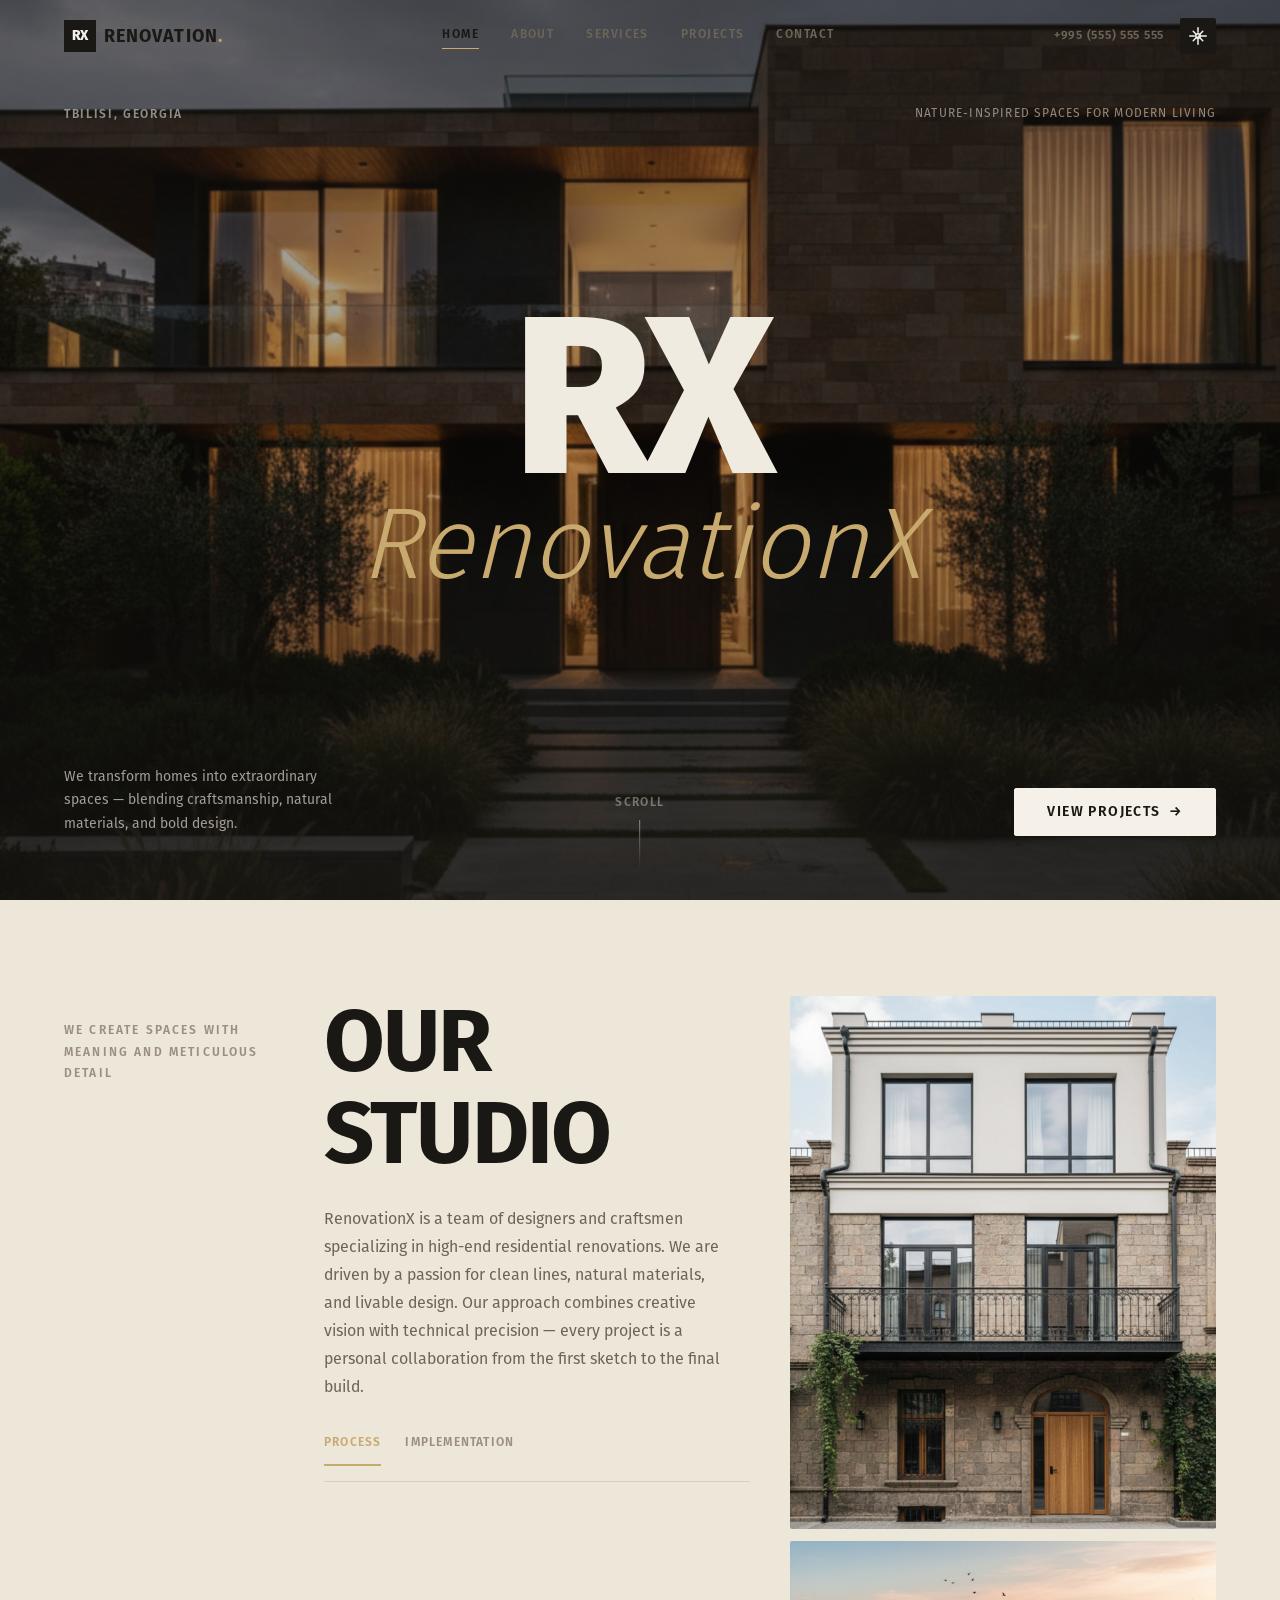
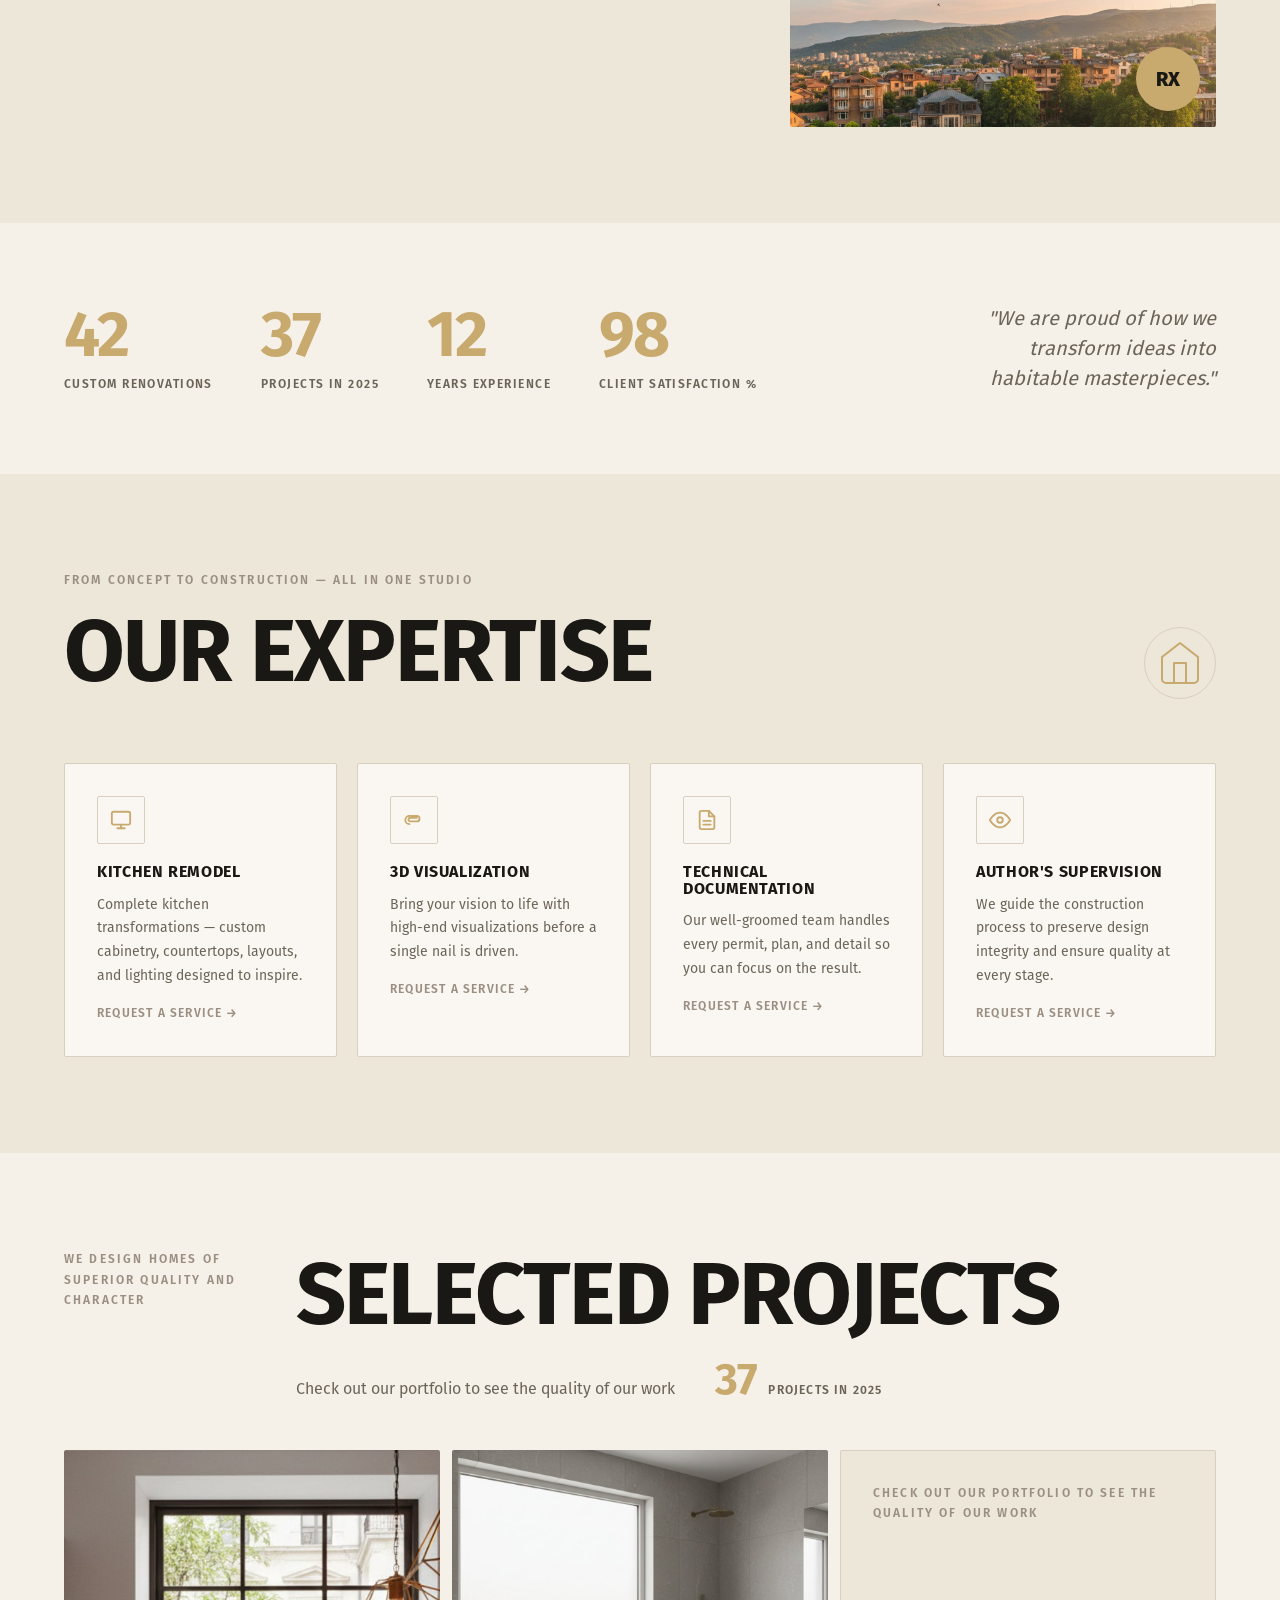
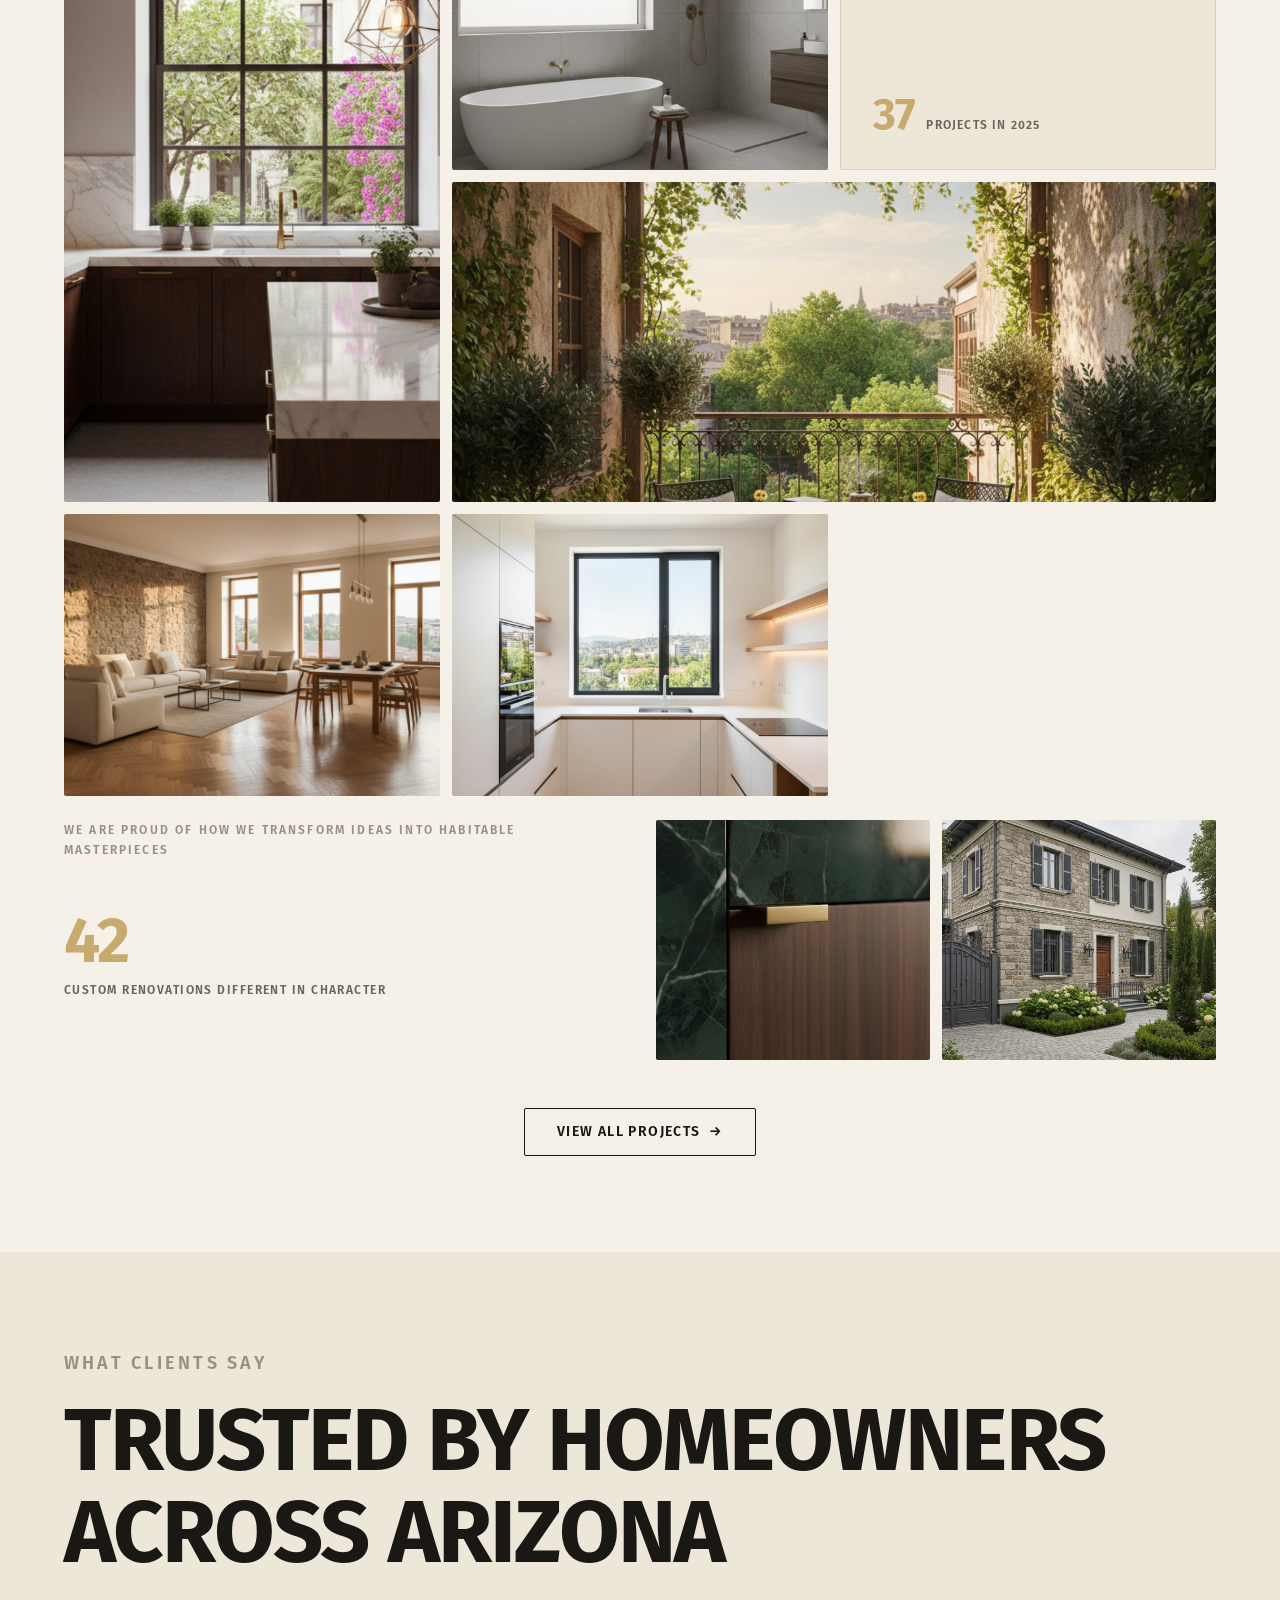
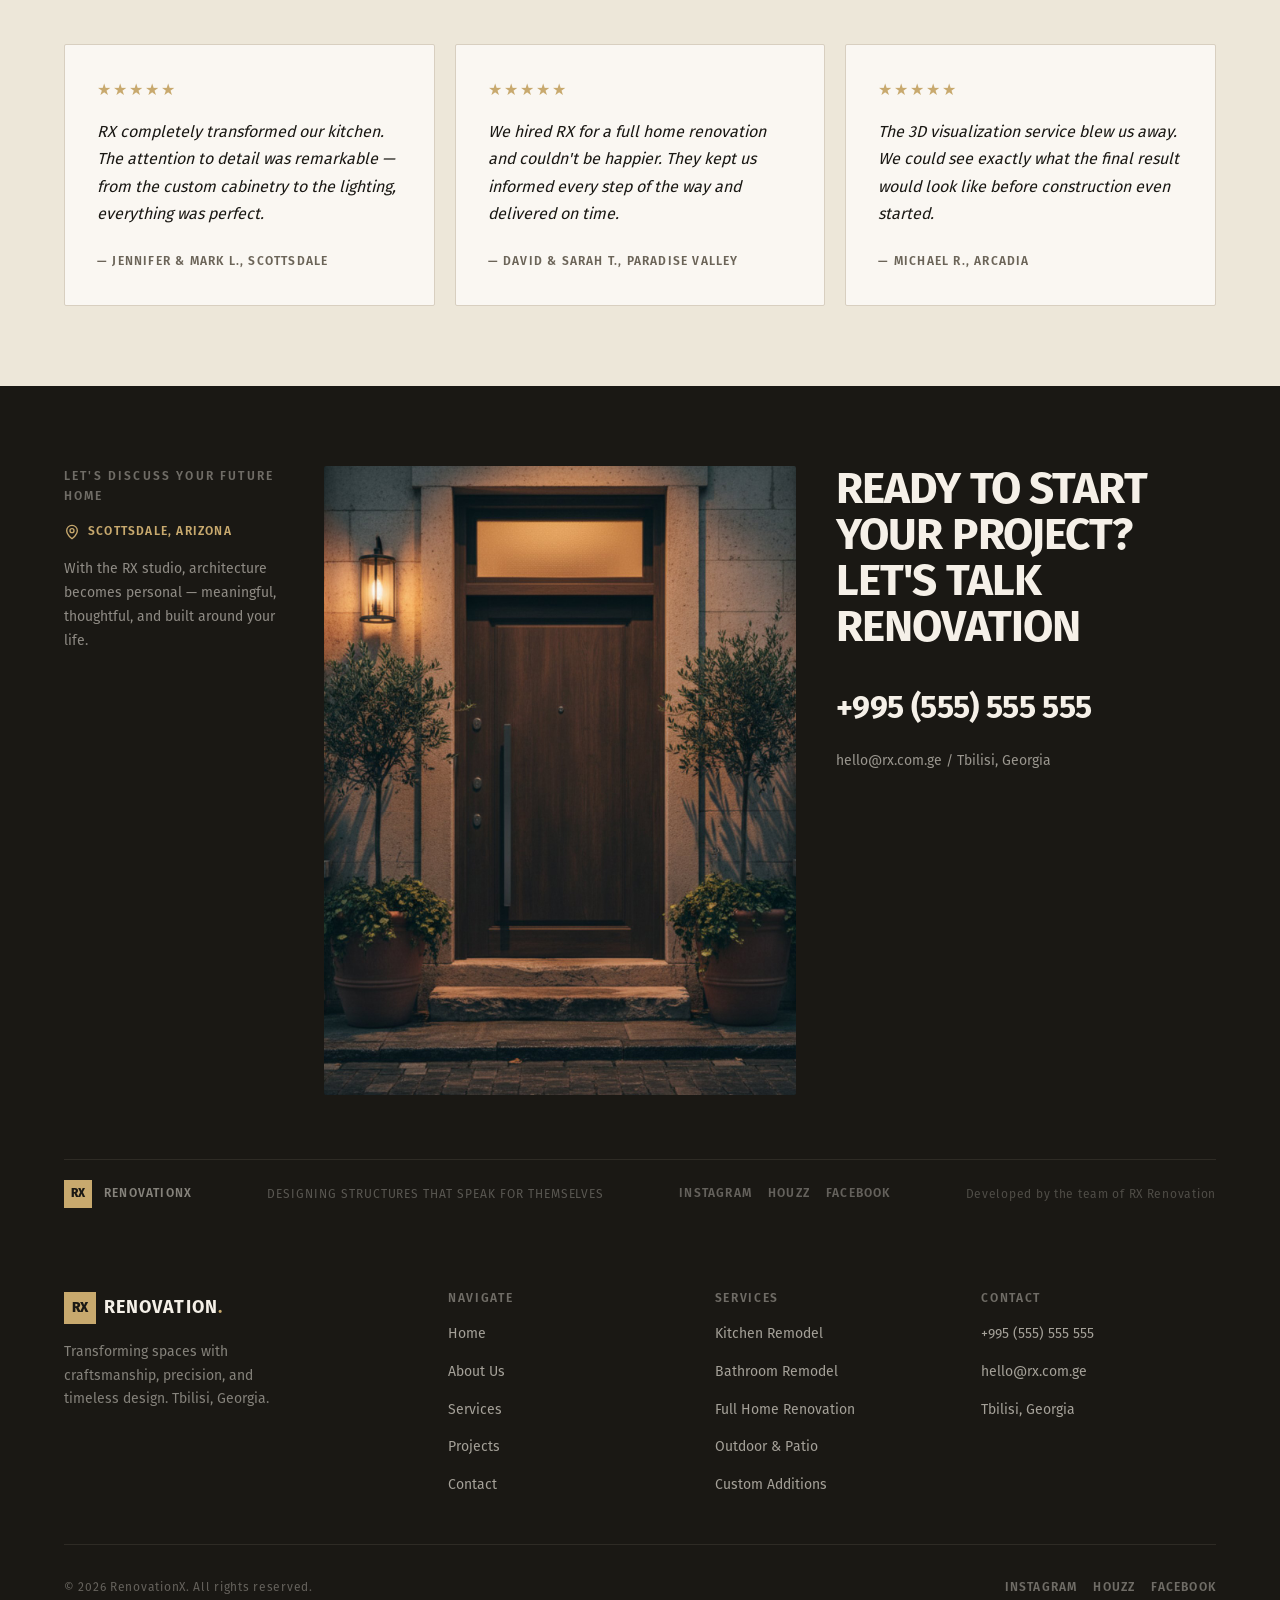
==== commit e9410506: "Transition between pages seamless using a small loading delay" ====
--- a/index.html
+++ b/index.html
@@ -16,6 +16,13 @@
 </head>
 
 <body>
+	<!-- Loading overlay (hidden after i18n ready) -->
+	<div class="page-loading-overlay" id="page-loading">
+		<div class="loader">
+			<span class="logo-mark">RX</span>
+		</div>
+	</div>
+
 	<div class="loading-bar"></div>
 	<header id="site-header" class="site-header"></header>
 
--- a/assets/css/global.css
+++ b/assets/css/global.css
@@ -120,6 +120,10 @@
 	-webkit-font-smoothing: antialiased;
 	-moz-osx-font-smoothing: grayscale;
 	transition: background-color var(--transition-base), color var(--transition-base);
+	user-select: none;
+	-webkit-user-select: none;
+	-moz-user-select: none;
+	-ms-user-select: none;
 }
 
 img, video {
@@ -131,6 +135,14 @@
 a {
 	color: inherit;
 	text-decoration: none;
+}
+
+/* Make phone numbers selectable */
+a[href^="tel:"] {
+	user-select: text;
+	-webkit-user-select: text;
+	-moz-user-select: text;
+	-ms-user-select: text;
 }
 
 ul, ol {
@@ -468,8 +480,8 @@
 	margin-top: var(--space-1);
 }
 
-/* ── Loading indicator ── */
-.page-loading {
+/* ── Loading overlay (i18n) ── */
+.page-loading-overlay {
 	position: fixed;
 	inset: 0;
 	z-index: 9999;
@@ -477,12 +489,39 @@
 	display: flex;
 	align-items: center;
 	justify-content: center;
-	transition: opacity var(--transition-slow);
-}
-
-.page-loading.hidden {
+	transition: opacity 0.3s ease, visibility 0.3s ease;
+}
+
+.page-loading-overlay.hidden {
 	opacity: 0;
+	visibility: hidden;
 	pointer-events: none;
+}
+
+.loader {
+	display: flex;
+	align-items: center;
+	justify-content: center;
+	animation: pulse 1.5s ease-in-out infinite;
+}
+
+.loader .logo-mark {
+	display: inline-flex;
+	align-items: center;
+	justify-content: center;
+	width: 48px;
+	height: 48px;
+	background: var(--color-text);
+	color: var(--color-bg);
+	font-size: var(--text-lg);
+	font-weight: 800;
+	letter-spacing: -0.02em;
+	font-family: var(--font-display);
+}
+
+@keyframes pulse {
+	0%, 100% { opacity: 1; transform: scale(1); }
+	50% { opacity: 0.7; transform: scale(0.95); }
 }
 
 .loading-bar {
--- a/assets/css/components.css
+++ b/assets/css/components.css
@@ -143,28 +143,112 @@
 	.header-phone { display: block; }
 }
 
-/* Theme toggle */
-.theme-toggle {
-	display: none; /* Hidden on mobile by default */
+/* Settings Dropdown */
+.settings-dropdown {
+	position: relative;
+	display: none; /* Hidden on mobile */
+}
+
+@media (min-width: 900px) {
+	.settings-dropdown { display: block; } /* Show on desktop */
+}
+
+.settings-toggle {
+	display: flex;
 	align-items: center;
 	justify-content: center;
 	width: 36px;
 	height: 36px;
-	border-radius: var(--radius-sm);
-	color: var(--color-text-muted);
-	transition: color var(--transition-fast), background var(--transition-fast);
-}
-
-@media (min-width: 900px) {
-	.theme-toggle { display: flex; } /* Show on desktop */
-}
-
-.theme-toggle:hover {
+	background: var(--color-text);
+	color: var(--color-bg);
+	border-radius: var(--radius-sm);
+	transition: background var(--transition-fast), transform var(--transition-fast);
+}
+
+.settings-toggle:hover {
+	background: var(--color-accent);
+	transform: scale(1.05);
+}
+
+.settings-toggle svg {
+	width: 18px;
+	height: 18px;
+}
+
+.settings-menu {
+	position: absolute;
+	top: calc(100% + 8px);
+	right: 0;
+	min-width: 200px;
+	background: var(--color-surface-warm);
+	border: 1px solid var(--color-border);
+	border-radius: var(--radius-sm);
+	box-shadow: var(--shadow-md);
+	padding: var(--space-4);
+	opacity: 0;
+	visibility: hidden;
+	transform: translateY(-8px);
+	transition: opacity var(--transition-fast), transform var(--transition-fast), visibility 0s linear var(--transition-fast);
+	z-index: 1000;
+}
+
+.settings-menu.open {
+	opacity: 1;
+	visibility: visible;
+	transform: translateY(0);
+	transition: opacity var(--transition-fast), transform var(--transition-fast), visibility 0s linear 0s;
+}
+
+.settings-section {
+	display: flex;
+	flex-direction: column;
+	gap: var(--space-2);
+	padding: var(--space-3) 0;
+}
+
+.settings-section:not(:last-child) {
+	border-bottom: 1px solid var(--color-border);
+}
+
+.settings-label {
+	font-size: var(--text-xs);
+	font-weight: 600;
+	letter-spacing: 0.08em;
+	text-transform: uppercase;
+	color: var(--color-text-muted);
+}
+
+.settings-section .lang-switcher {
+	display: flex; /* Always show in settings menu */
+}
+
+.settings-section .theme-toggle {
+	display: flex; /* Always show in settings menu */
+	width: 100%;
+	justify-content: space-between;
+	padding: var(--space-2) var(--space-3);
+	background: transparent;
+	border: 1px solid var(--color-border);
+	border-radius: var(--radius-sm);
+	gap: var(--space-2);
+}
+
+.settings-section .theme-toggle:hover {
+	background: var(--color-bg-alt);
+	border-color: var(--color-text);
+}
+
+.theme-label {
+	font-size: var(--text-xs);
+	font-weight: 600;
+	letter-spacing: 0.06em;
+	text-transform: uppercase;
 	color: var(--color-text);
-	background: var(--color-bg-alt);
-}
-
-.theme-toggle svg { width: 18px; height: 18px; }
+	margin-left: auto;
+}
+
+/* Theme toggle icons */
+.theme-toggle svg { width: 16px; height: 16px; }
 .icon-sun  { display: none; }
 .icon-moon { display: block; }
 
@@ -793,7 +877,7 @@
    LANGUAGE SWITCHER
    ══════════════════════════════════════════════ */
 .lang-switcher {
-	display: none; /* Hidden on mobile by default */
+	display: flex;
 	align-items: center;
 	gap: 2px;
 	background: var(--color-bg-alt);
@@ -802,12 +886,8 @@
 	padding: 2px;
 }
 
-@media (min-width: 900px) {
-	.header-actions .lang-switcher { display: flex; } /* Show on desktop in header */
-}
-
 .lang-btn {
-	padding: 3px 10px;
+	padding: 4px 12px;
 	font-size: var(--text-xs);
 	font-weight: 700;
 	letter-spacing: 0.08em;
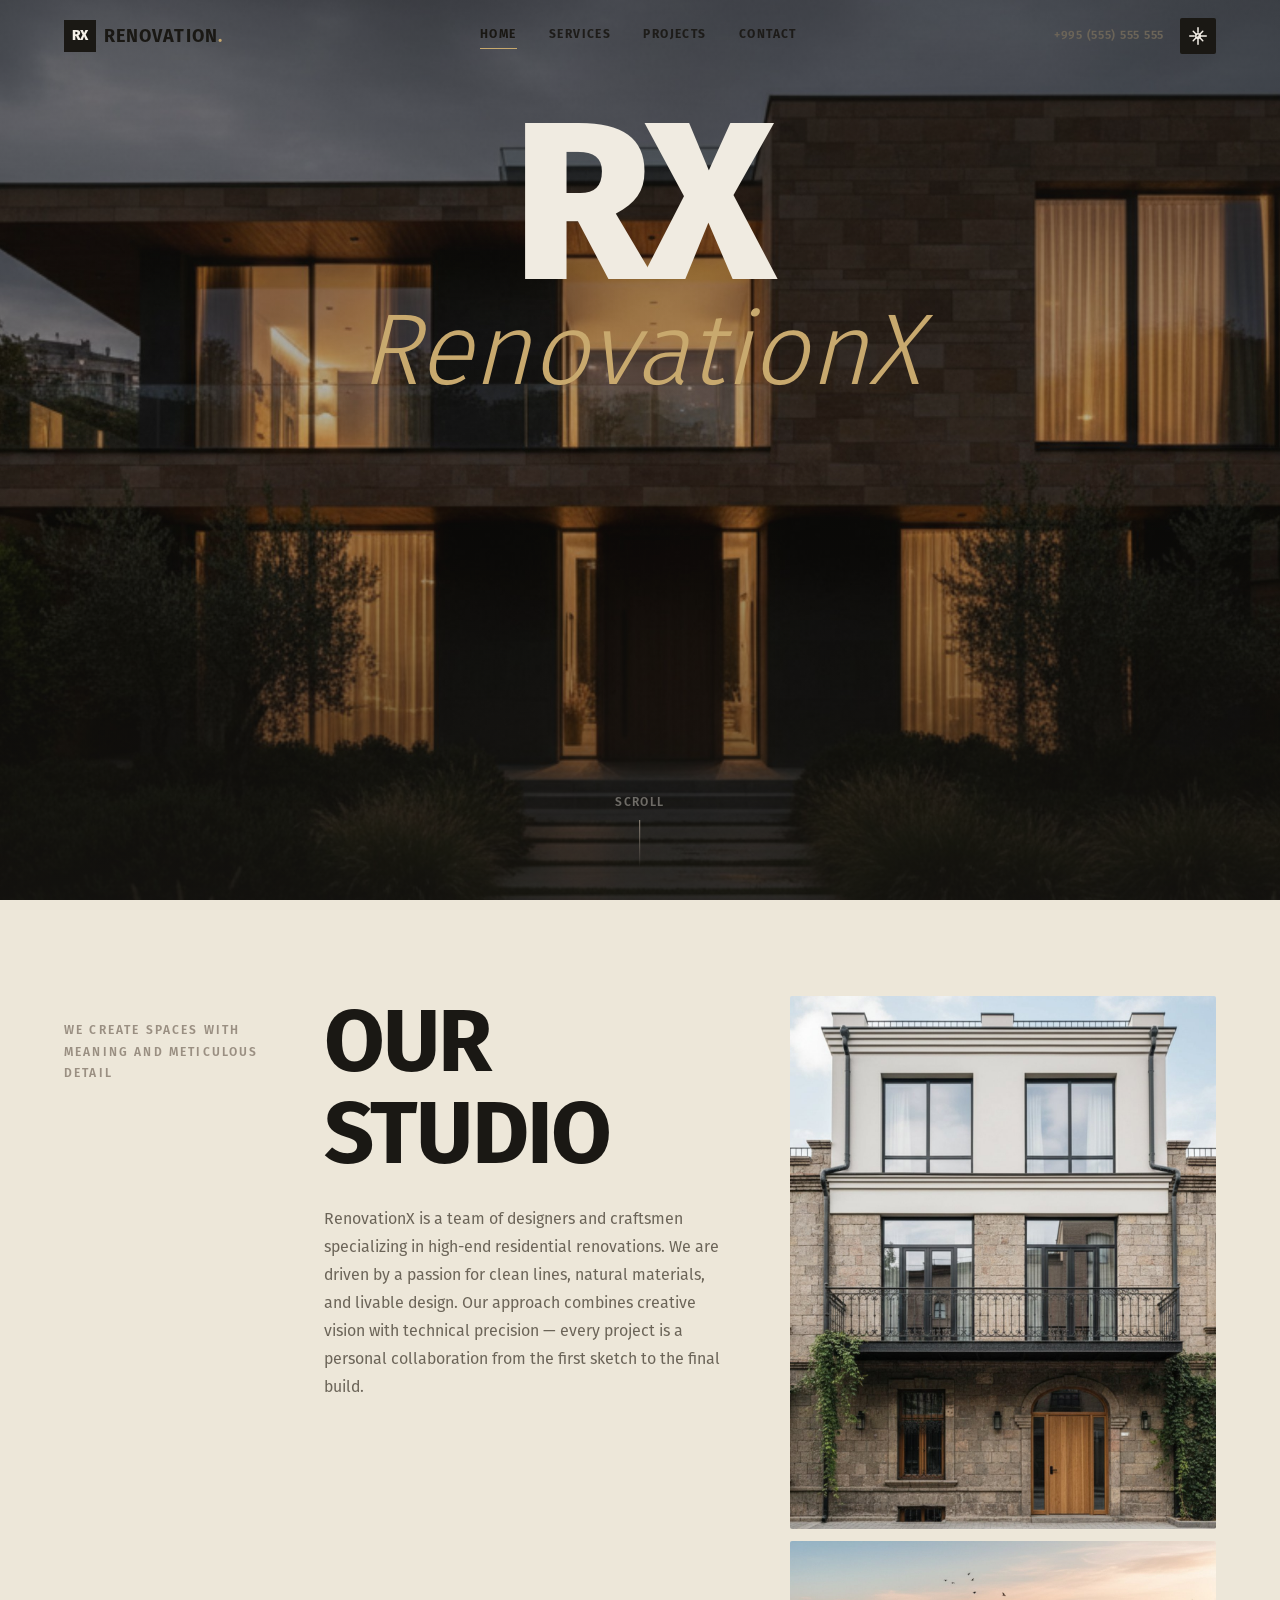
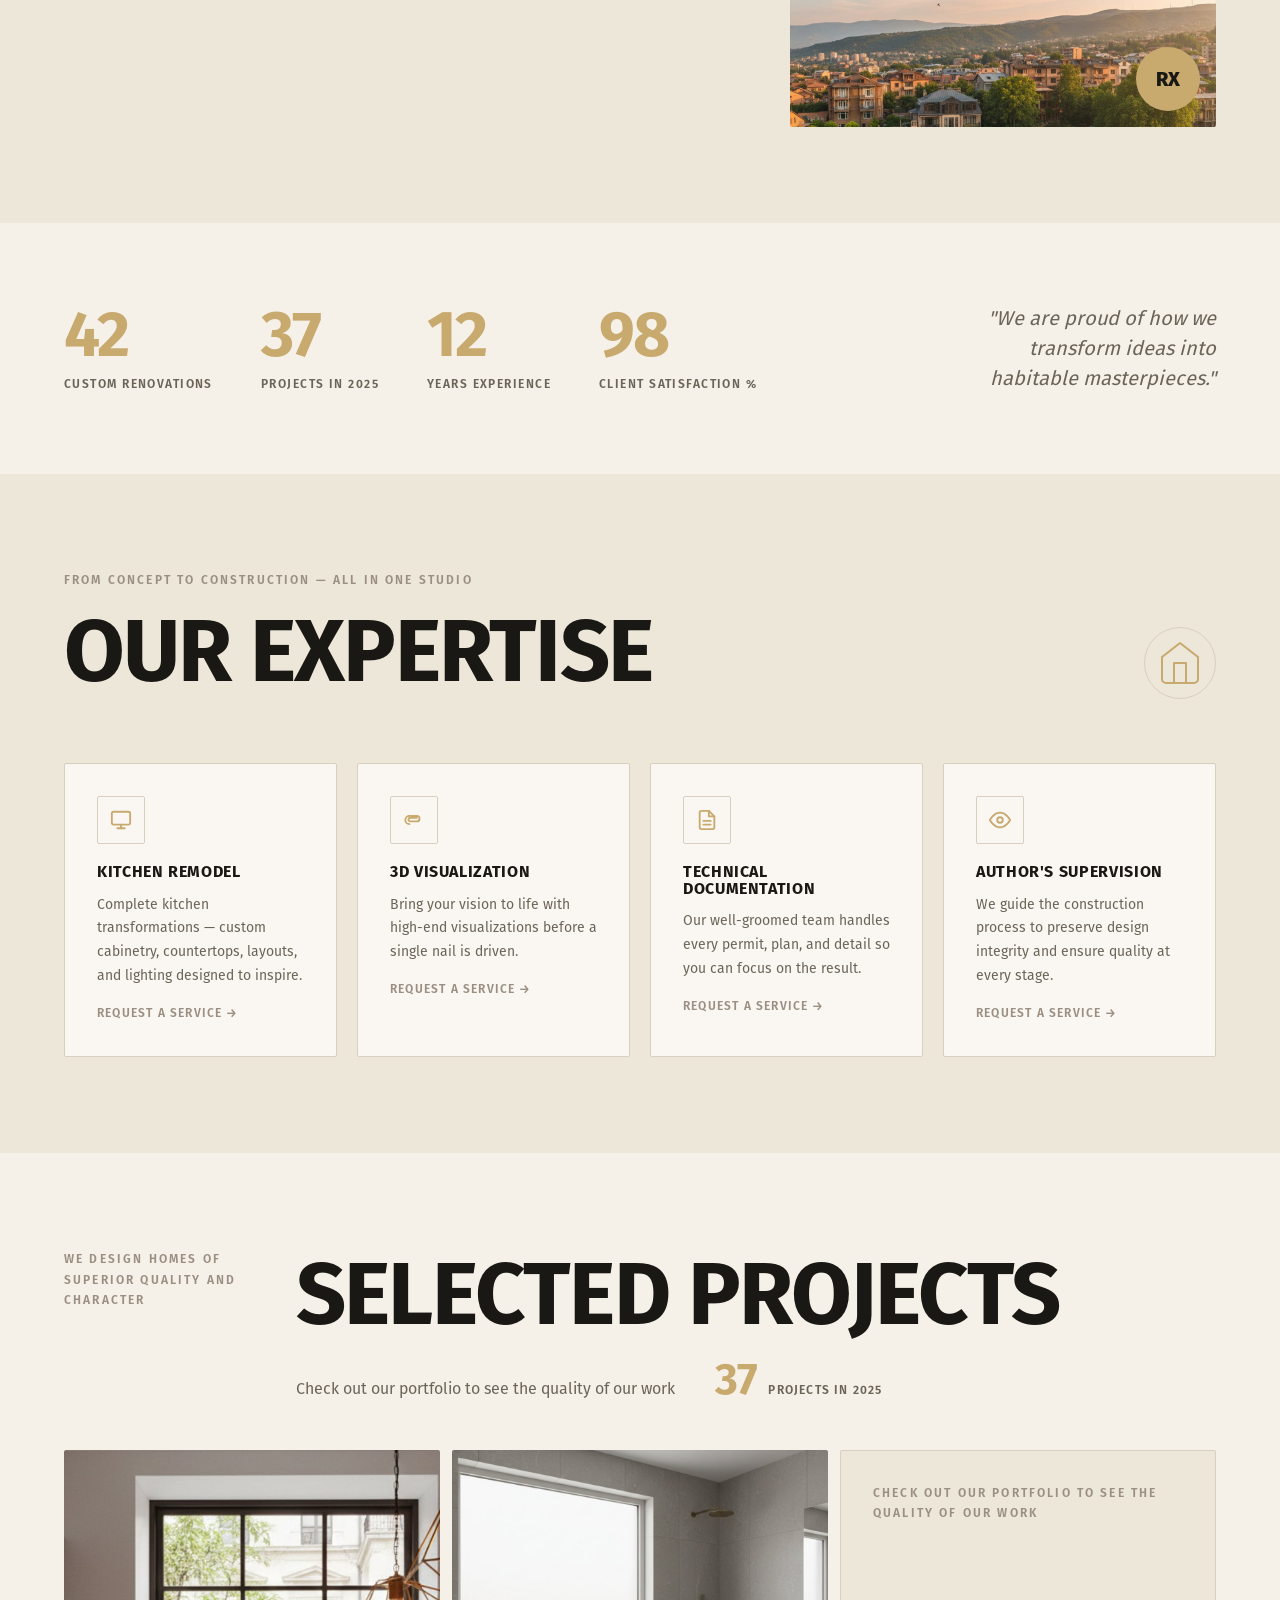
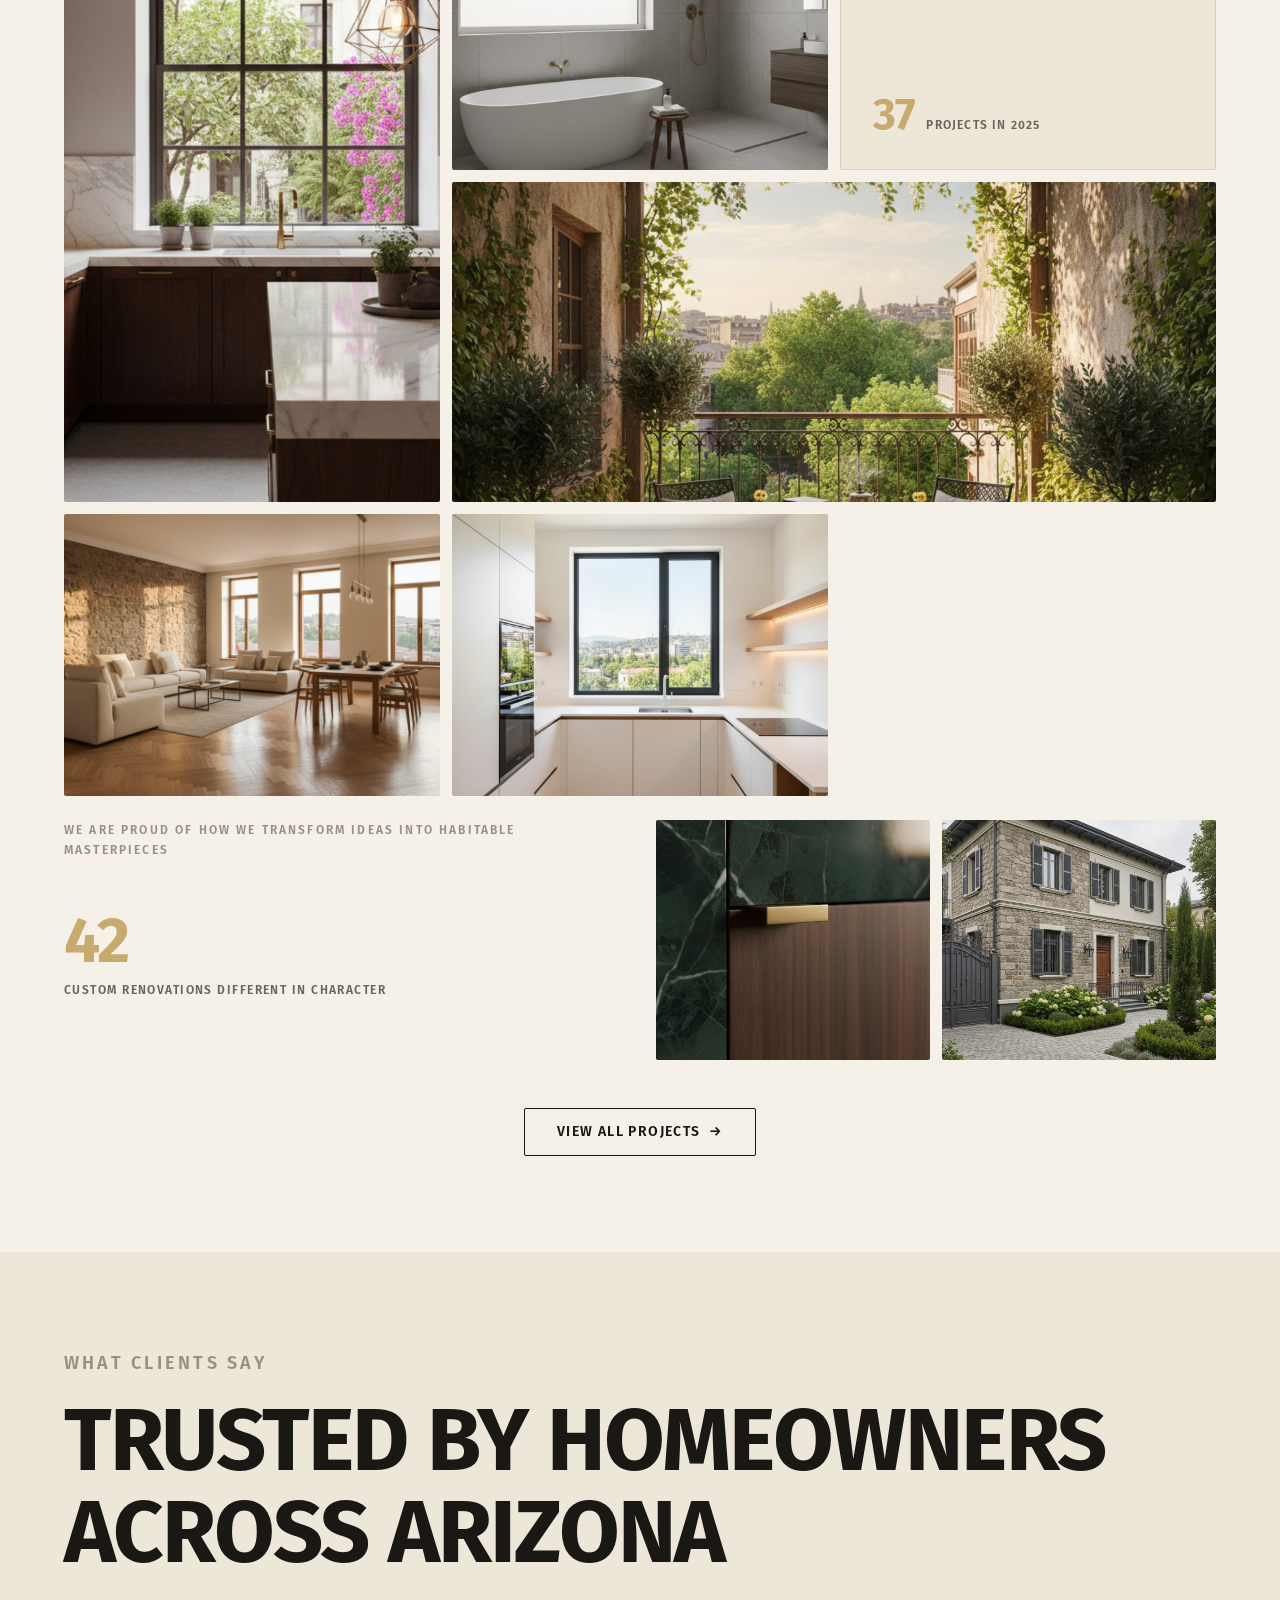
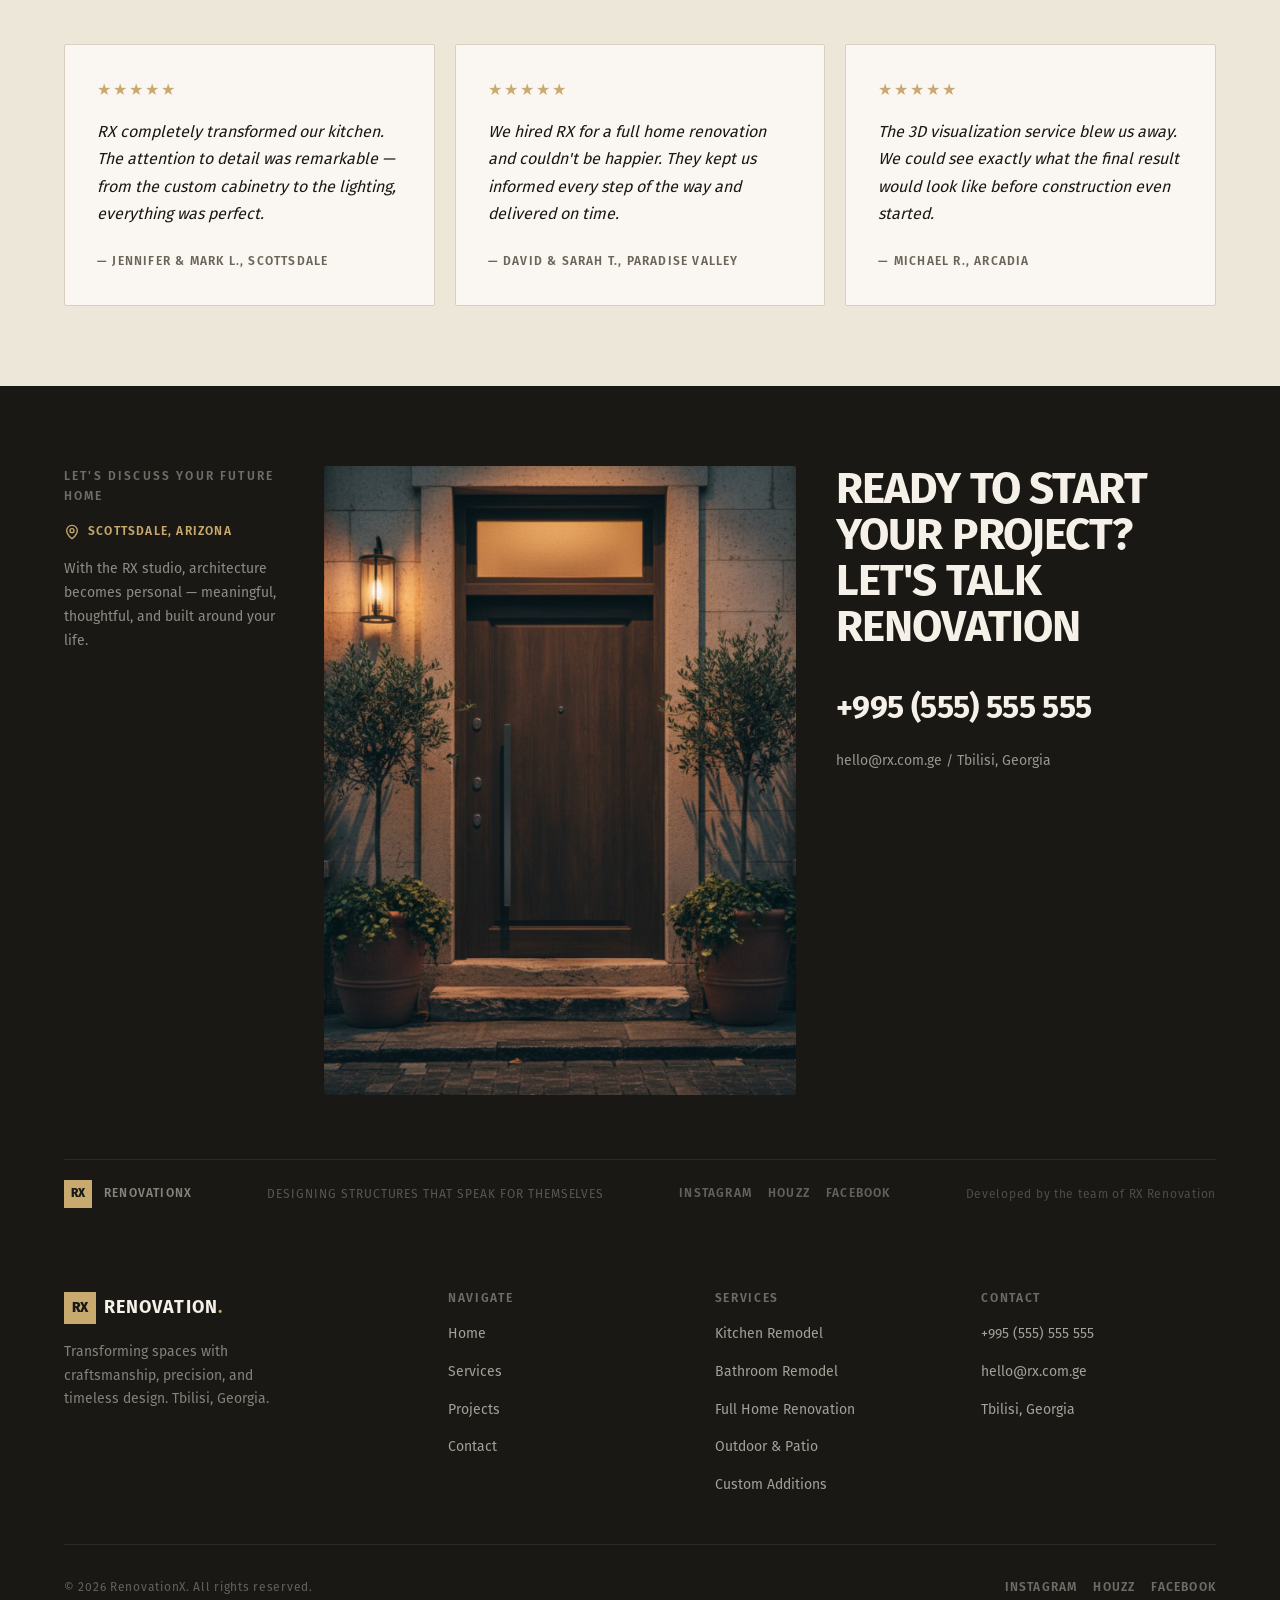
==== commit 8bd324eb: "few modifications." ====
--- a/index.html
+++ b/index.html
@@ -36,29 +36,11 @@
 			</div>
 
 			<div class="hero-content container">
-				<div class="hero-top">
-					<p class="hero-eyebrow" data-i18n="home.hero.eyebrow">Scottsdale, Arizona</p>
-					<p class="hero-tagline" data-i18n="home.hero.tagline">Nature-inspired spaces for modern living</p>
-				</div>
-
 				<div class="hero-headline">
 					<h1>
 						<span data-i18n="home.hero.headlineMain">RX</span><br>
 						<span class="hero-headline-sub" data-i18n="home.hero.headlineSub">Renovation</span>
 					</h1>
-				</div>
-
-				<div class="hero-bottom">
-					<div class="hero-desc">
-						<p data-i18n="home.hero.desc">We transform homes into extraordinary spaces — blending
-							craftsmanship, natural materials, and bold design.</p>
-					</div>
-					<div class="hero-actions">
-						<a href="projects.html" class="btn btn-light">
-							<span data-i18n="home.hero.cta">View Projects</span>
-							<span class="arrow">→</span>
-						</a>
-					</div>
 				</div>
 			</div>
 
@@ -86,13 +68,6 @@
 							clean lines, natural materials, and livable design. Our approach combines creative vision
 							with technical precision — every project is a personal collaboration from the first sketch
 							to the final build.</p>
-
-						<div class="intro-tabs">
-							<button class="intro-tab active" data-tab="process"
-								data-i18n="home.intro.tabProcess">Process</button>
-							<button class="intro-tab" data-tab="implementation"
-								data-i18n="home.intro.tabImplementation">Implementation</button>
-						</div>
 					</div>
 
 					<div class="intro-media">
--- a/assets/css/components.css
+++ b/assets/css/components.css
@@ -88,11 +88,12 @@
 
 .nav-link {
 	font-size: var(--text-xs);
-	font-weight: 600;
+	font-weight: 700;
 	letter-spacing: 0.12em;
 	text-transform: uppercase;
-	color: var(--color-text-muted);
-	transition: color var(--transition-fast);
+	color: var(--color-text);
+	opacity: 0.9;
+	transition: opacity var(--transition-fast), color var(--transition-fast);
 	position: relative;
 	padding-bottom: 2px;
 }
@@ -110,6 +111,7 @@
 
 .nav-link:hover,
 .nav-link.active {
+	opacity: 1;
 	color: var(--color-text);
 }
 
@@ -179,12 +181,12 @@
 	position: absolute;
 	top: calc(100% + 8px);
 	right: 0;
-	min-width: 200px;
-	background: var(--color-surface-warm);
-	border: 1px solid var(--color-border);
-	border-radius: var(--radius-sm);
-	box-shadow: var(--shadow-md);
-	padding: var(--space-4);
+	min-width: 220px;
+	background: var(--color-surface);
+	border: 2px solid var(--color-border);
+	border-radius: var(--radius-md);
+	box-shadow: 0 8px 32px rgba(26, 24, 20, 0.15);
+	padding: var(--space-5);
 	opacity: 0;
 	visibility: hidden;
 	transform: translateY(-8px);
@@ -192,6 +194,12 @@
 	z-index: 1000;
 }
 
+[data-theme="dark"] .settings-menu {
+	background: var(--color-bg-dark-alt);
+	border-color: #3a352c;
+	box-shadow: 0 8px 32px rgba(0, 0, 0, 0.5);
+}
+
 .settings-menu.open {
 	opacity: 1;
 	visibility: visible;
@@ -202,58 +210,116 @@
 .settings-section {
 	display: flex;
 	flex-direction: column;
-	gap: var(--space-2);
-	padding: var(--space-3) 0;
+	gap: var(--space-3);
+	padding: 0;
 }
 
 .settings-section:not(:last-child) {
+	margin-bottom: var(--space-5);
+	padding-bottom: var(--space-5);
 	border-bottom: 1px solid var(--color-border);
 }
 
+[data-theme="dark"] .settings-section:not(:last-child) {
+	border-bottom-color: #3a352c;
+}
+
 .settings-label {
 	font-size: var(--text-xs);
-	font-weight: 600;
-	letter-spacing: 0.08em;
-	text-transform: uppercase;
-	color: var(--color-text-muted);
+	font-weight: 700;
+	letter-spacing: 0.10em;
+	text-transform: uppercase;
+	color: var(--color-text-light);
+	margin-bottom: var(--space-1);
 }
 
 .settings-section .lang-switcher {
 	display: flex; /* Always show in settings menu */
+	background: var(--color-bg-alt);
+	padding: 2px;
+}
+
+[data-theme="dark"] .settings-section .lang-switcher {
+	background: var(--color-bg);
 }
 
 .settings-section .theme-toggle {
-	display: flex; /* Always show in settings menu */
+	display: flex;
+	align-items: center;
+	gap: 3px;
+	background: var(--color-bg);
+	border: 2px solid var(--color-border);
+	border-radius: var(--radius-full);
+	padding: 3px;
 	width: 100%;
-	justify-content: space-between;
-	padding: var(--space-2) var(--space-3);
+	transition: all var(--transition-fast);
+}
+
+[data-theme="dark"] .settings-section .theme-toggle {
+	background: var(--color-bg-alt);
+	border-color: #3a352c;
+}
+
+.theme-btn {
+	flex: 1;
+	display: flex;
+	align-items: center;
+	justify-content: center;
+	gap: var(--space-2);
+	padding: 6px 14px;
+	font-size: var(--text-xs);
+	font-weight: 700;
+	letter-spacing: 0.08em;
+	text-transform: uppercase;
+	color: var(--color-text-muted);
+	border-radius: var(--radius-full);
+	cursor: pointer;
+	transition: all var(--transition-fast);
 	background: transparent;
-	border: 1px solid var(--color-border);
-	border-radius: var(--radius-sm);
-	gap: var(--space-2);
-}
-
-.settings-section .theme-toggle:hover {
+	border: none;
+	line-height: 1.4;
+}
+
+.theme-btn:hover {
+	color: var(--color-text);
 	background: var(--color-bg-alt);
-	border-color: var(--color-text);
+}
+
+[data-theme="dark"] .theme-btn:hover {
+	background: var(--color-bg);
+}
+
+.theme-btn.active {
+	background: var(--color-text);
+	color: var(--color-bg);
+	box-shadow: 0 2px 8px rgba(26, 24, 20, 0.2);
+}
+
+[data-theme="dark"] .theme-btn.active {
+	background: var(--color-accent);
+	color: var(--color-bg-dark);
+	box-shadow: 0 2px 8px rgba(200, 169, 110, 0.3);
 }
 
 .theme-label {
 	font-size: var(--text-xs);
-	font-weight: 600;
-	letter-spacing: 0.06em;
-	text-transform: uppercase;
-	color: var(--color-text);
-	margin-left: auto;
+	font-weight: 700;
+	letter-spacing: 0.08em;
+	text-transform: uppercase;
 }
 
 /* Theme toggle icons */
-.theme-toggle svg { width: 16px; height: 16px; }
-.icon-sun  { display: none; }
-.icon-moon { display: block; }
-
-[data-theme="dark"] .icon-sun  { display: block; }
-[data-theme="dark"] .icon-moon { display: none; }
+.theme-btn svg {
+	width: 14px;
+	height: 14px;
+	flex-shrink: 0;
+}
+
+/* Show both icons always */
+.icon-sun,
+.icon-moon {
+	display: block;
+}
 
 /* Mobile menu button */
 .menu-btn {
@@ -301,6 +367,28 @@
 	transform: translateX(0);
 }
 
+.nav-mobile-close {
+	position: absolute;
+	top: var(--space-6);
+	right: var(--space-6);
+	width: 48px;
+	height: 48px;
+	display: flex;
+	align-items: center;
+	justify-content: center;
+	color: var(--color-text);
+	background: transparent;
+	border: none;
+	cursor: pointer;
+	transition: all var(--transition-fast);
+	z-index: 100;
+}
+
+.nav-mobile-close:hover {
+	color: var(--color-accent);
+	transform: rotate(90deg);
+}
+
 .nav-mobile-links {
 	display: flex;
 	flex-direction: column;
@@ -353,6 +441,18 @@
 
 .nav-mobile-setting-item .theme-toggle-mobile {
 	display: flex; /* Always show theme toggle in mobile menu */
+	align-items: center;
+	gap: 3px;
+	background: var(--color-bg);
+	border: 2px solid var(--color-border);
+	border-radius: var(--radius-full);
+	padding: 3px;
+	width: 100%;
+}
+
+[data-theme="dark"] .nav-mobile-setting-item .theme-toggle-mobile {
+	background: var(--color-bg-alt);
+	border-color: #3a352c;
 }
 
 .nav-mobile-footer {
@@ -879,15 +979,20 @@
 .lang-switcher {
 	display: flex;
 	align-items: center;
-	gap: 2px;
+	gap: 3px;
+	background: var(--color-bg);
+	border: 2px solid var(--color-border);
+	border-radius: var(--radius-full);
+	padding: 3px;
+}
+
+[data-theme="dark"] .lang-switcher {
 	background: var(--color-bg-alt);
-	border: 1px solid var(--color-border);
-	border-radius: var(--radius-full);
-	padding: 2px;
+	border-color: #3a352c;
 }
 
 .lang-btn {
-	padding: 4px 12px;
+	padding: 6px 14px;
 	font-size: var(--text-xs);
 	font-weight: 700;
 	letter-spacing: 0.08em;
@@ -903,12 +1008,25 @@
 
 .lang-btn:hover {
 	color: var(--color-text);
+	background: var(--color-bg-alt);
+}
+
+[data-theme="dark"] .lang-btn:hover {
+	background: var(--color-bg);
 }
 
 .lang-btn.active,
 .lang-btn[aria-pressed="true"] {
 	background: var(--color-text);
 	color: var(--color-bg);
+	box-shadow: 0 2px 8px rgba(26, 24, 20, 0.2);
+}
+
+[data-theme="dark"] .lang-btn.active,
+[data-theme="dark"] .lang-btn[aria-pressed="true"] {
+	background: var(--color-accent);
+	color: var(--color-bg-dark);
+	box-shadow: 0 2px 8px rgba(200, 169, 110, 0.3);
 }
 
 /* ══════════════════════════════════════════════
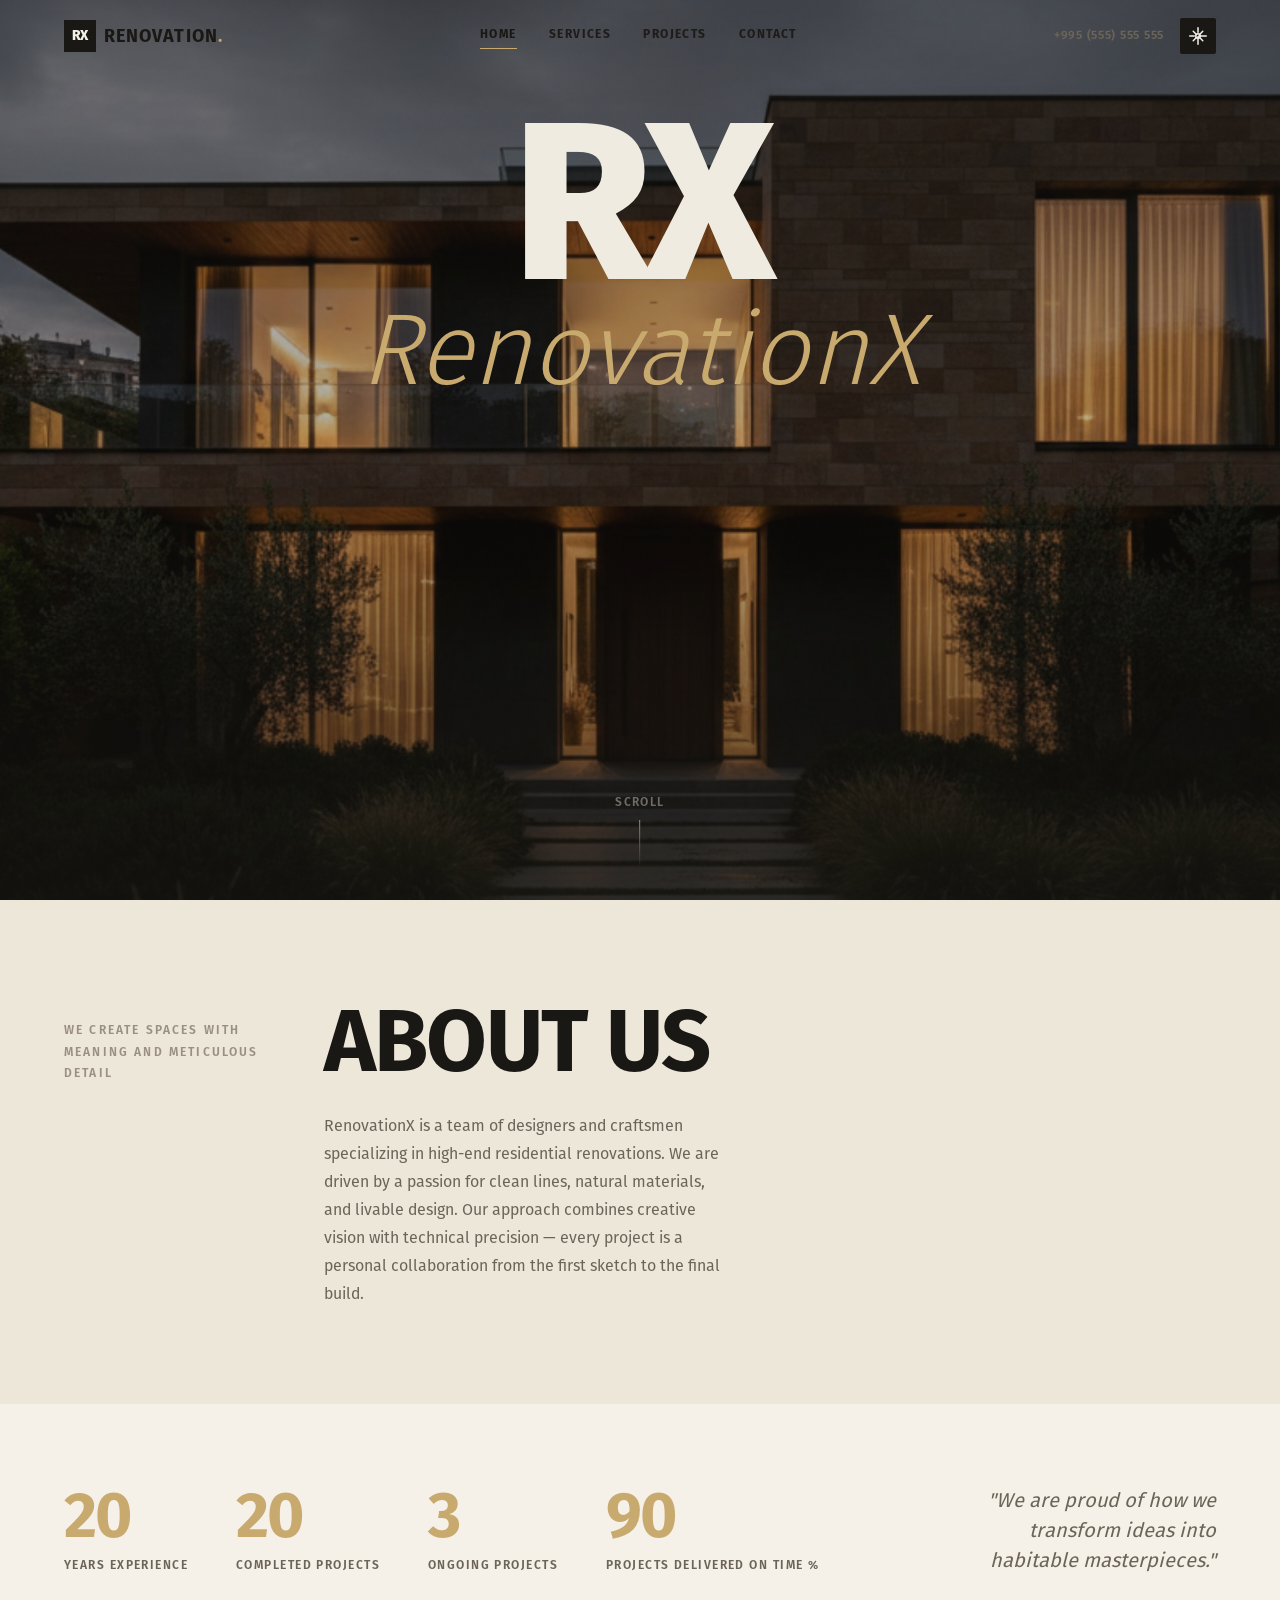
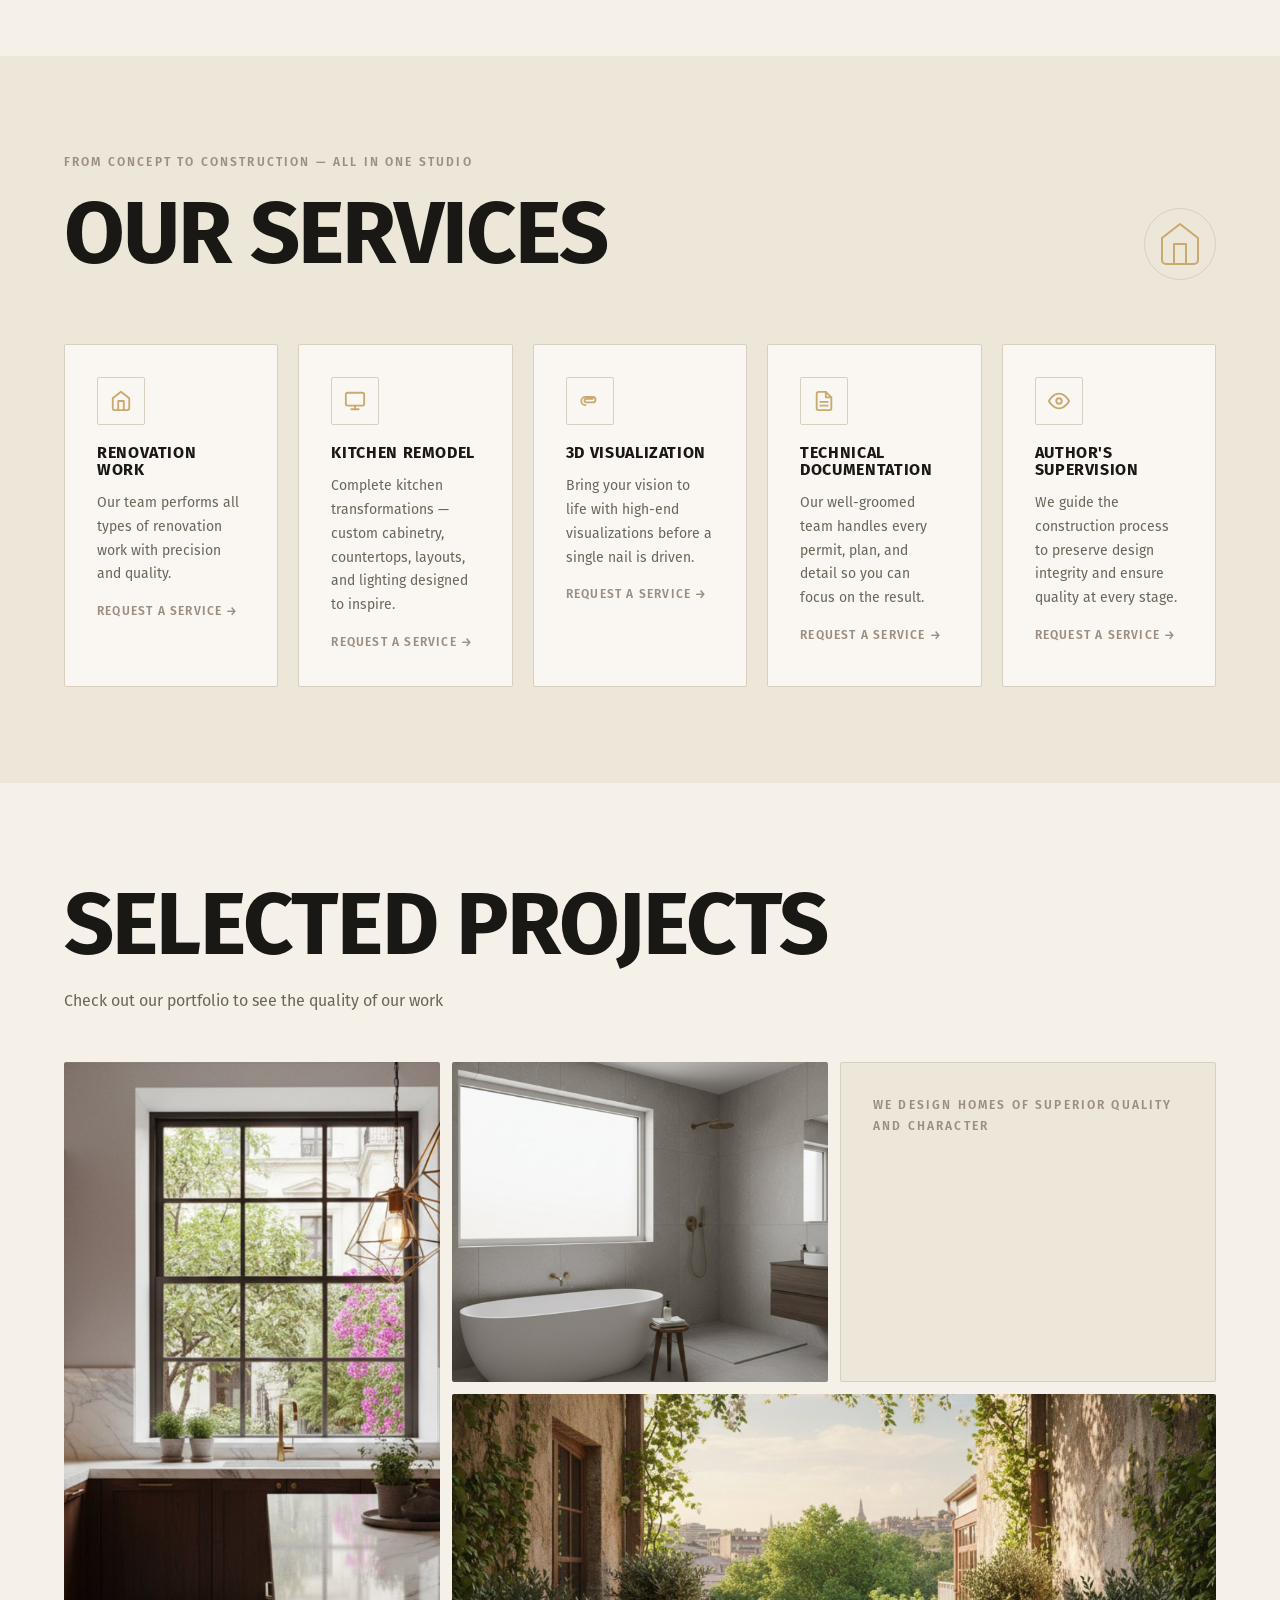
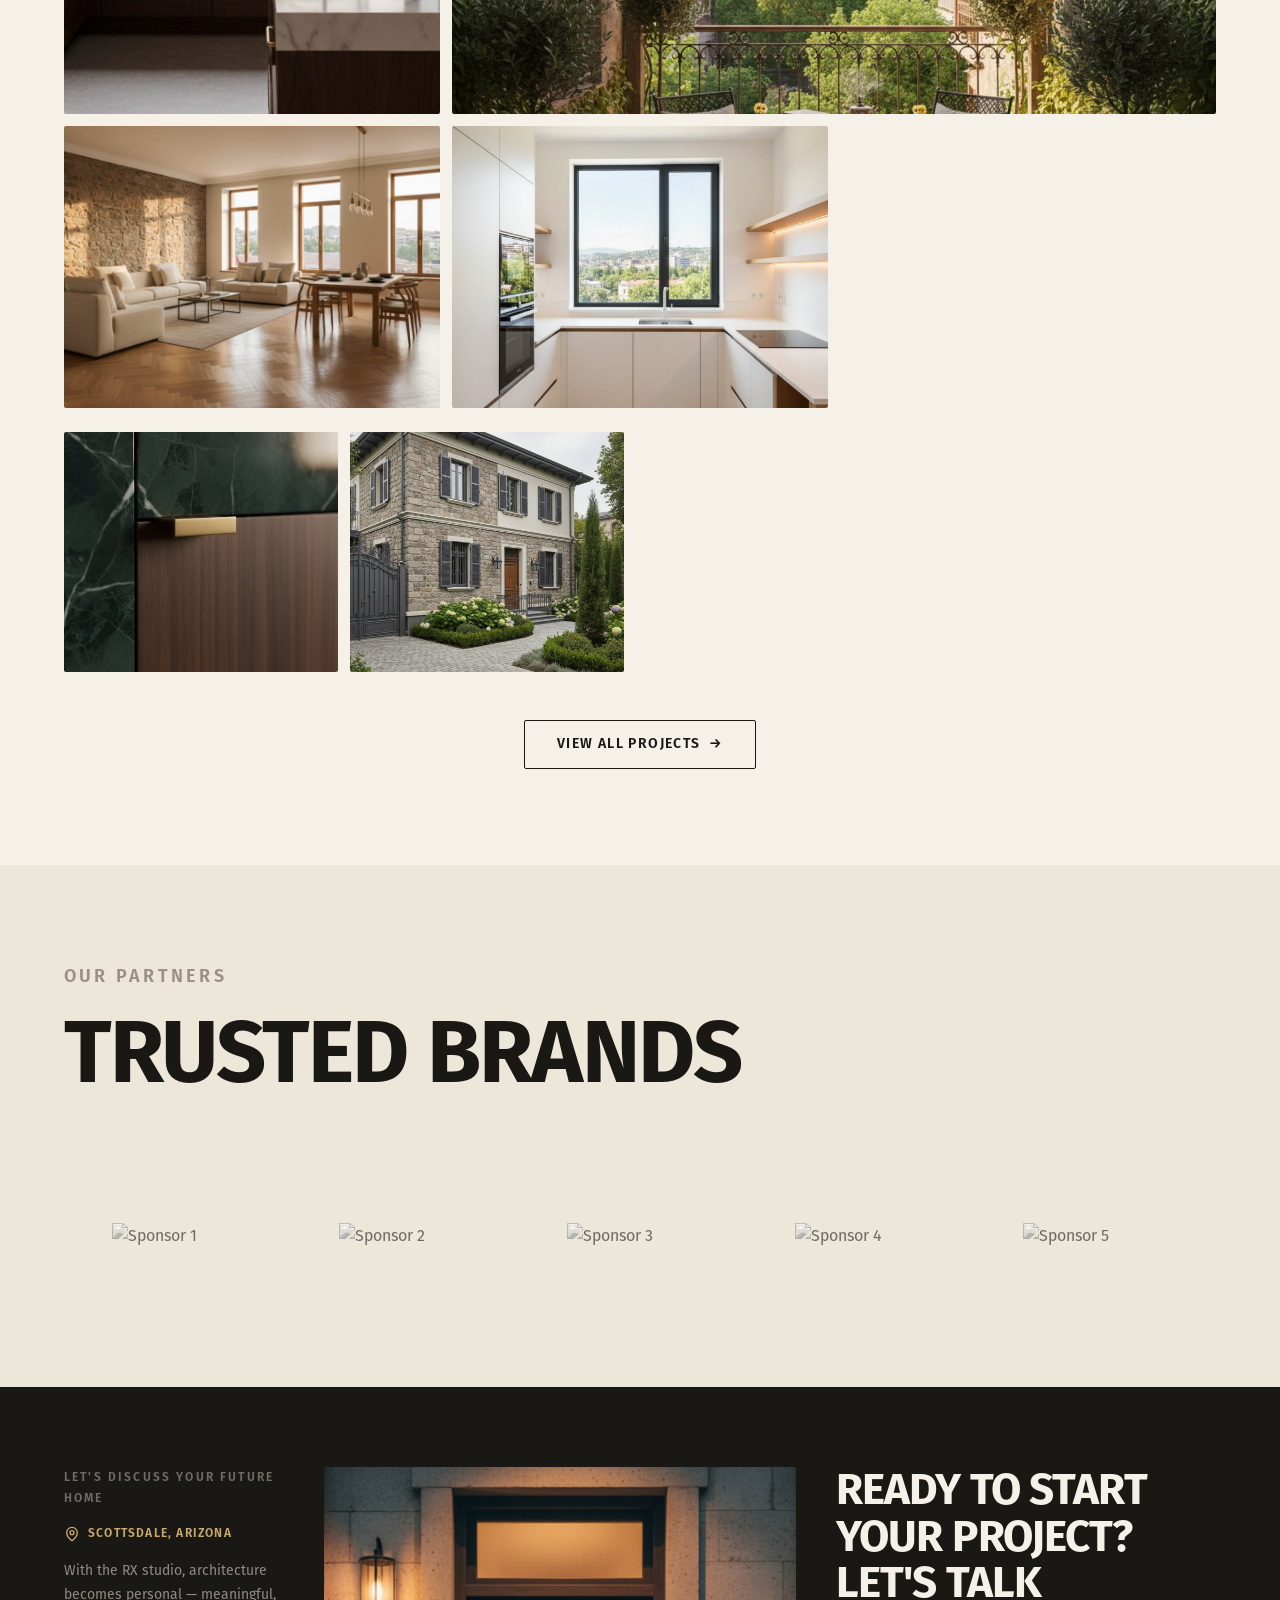
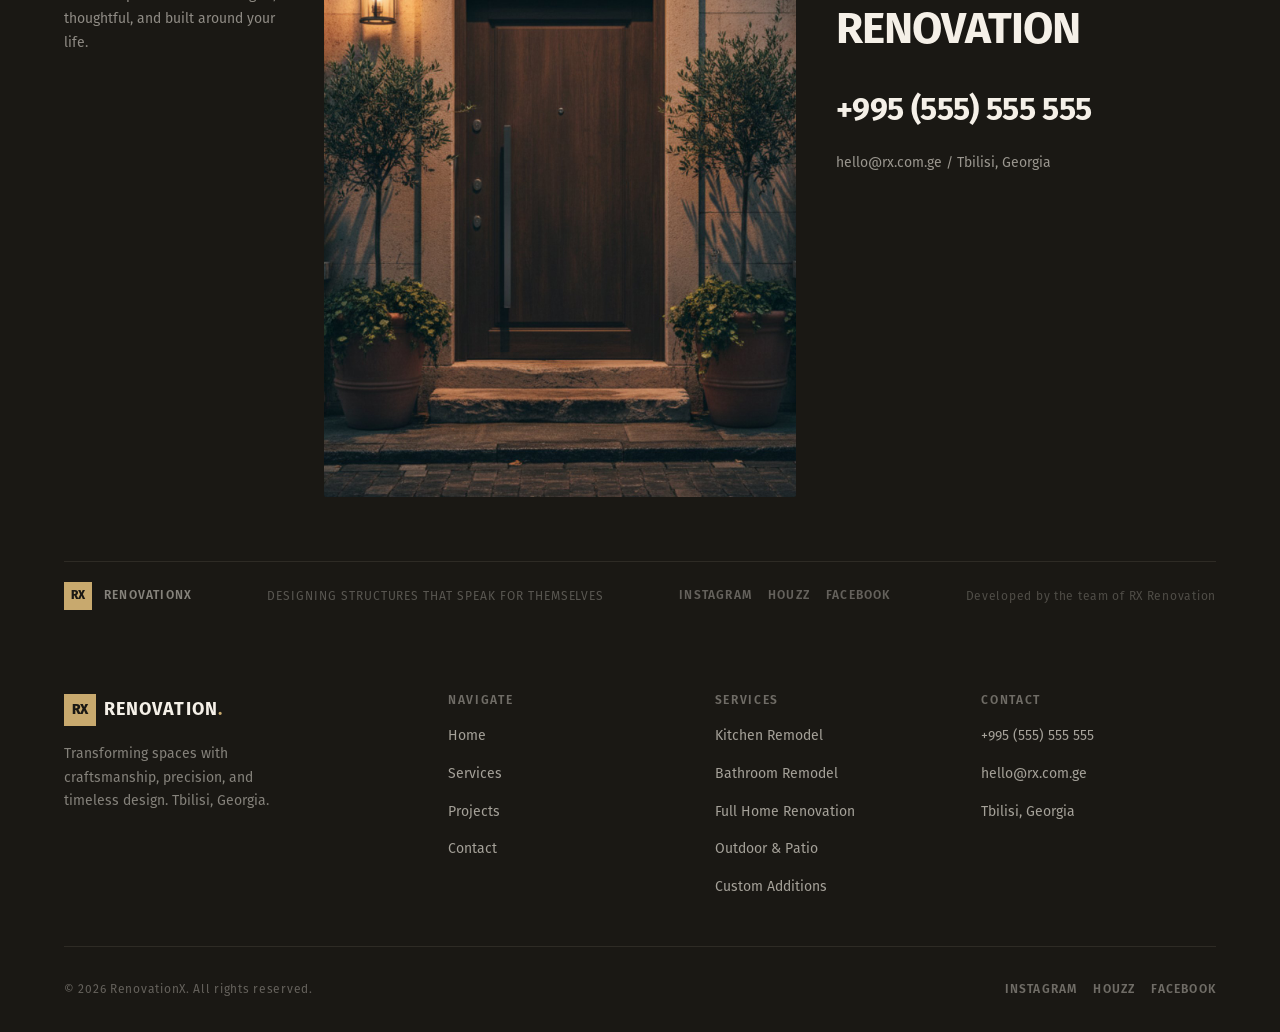
==== commit 3a5283bc: "v2.0.0 Update." ====
--- a/index.html
+++ b/index.html
@@ -69,16 +69,6 @@
 							with technical precision — every project is a personal collaboration from the first sketch
 							to the final build.</p>
 					</div>
-
-					<div class="intro-media">
-						<div class="intro-photo img-card">
-							<img src="assets/images/hero/studio-exterior.jpg" alt="RX Renovation project exterior">
-						</div>
-						<div class="intro-photo-2 img-card">
-							<img src="assets/images/hero/studio-landscape.jpg" alt="Desert landscape renovation">
-						</div>
-						<div class="intro-brand-mark"><span>RX</span></div>
-					</div>
 				</div>
 			</div>
 		</section>
@@ -89,20 +79,20 @@
 				<div class="stats-inner">
 					<div class="stats-row">
 						<div class="stat-item reveal" data-delay="0">
-							<div class="stat-number"><span data-count="42">0</span></div>
-							<div class="stat-label" data-i18n="home.stats.renovations">Custom Renovations</div>
+							<div class="stat-number"><span data-count="20">0</span></div>
+							<div class="stat-label" data-i18n="home.stats.experience">Years Experience</div>
 						</div>
 						<div class="stat-item reveal" data-delay="100">
-							<div class="stat-number"><span data-count="37">0</span></div>
-							<div class="stat-label" data-i18n="home.stats.projects">Projects in 2025</div>
+							<div class="stat-number"><span data-count="20">0</span></div>
+							<div class="stat-label" data-i18n="home.stats.completed">Completed Projects</div>
 						</div>
 						<div class="stat-item reveal" data-delay="200">
-							<div class="stat-number"><span data-count="12">0</span></div>
-							<div class="stat-label" data-i18n="home.stats.experience">Years Experience</div>
+							<div class="stat-number"><span data-count="3">0</span></div>
+							<div class="stat-label" data-i18n="home.stats.ongoing">Ongoing Projects</div>
 						</div>
 						<div class="stat-item reveal" data-delay="300">
-							<div class="stat-number"><span data-count="98">0</span></div>
-							<div class="stat-label" data-i18n="home.stats.satisfaction">Client Satisfaction %</div>
+							<div class="stat-number"><span data-count="90">0</span></div>
+							<div class="stat-label" data-i18n="home.stats.ontime">Projects Delivered On Time %</div>
 						</div>
 					</div>
 					<div class="stats-quote reveal" data-delay="150">
@@ -138,6 +128,21 @@
 							<svg xmlns="http://www.w3.org/2000/svg" width="22" height="22" viewBox="0 0 24 24"
 								fill="none" stroke="currentColor" stroke-width="2" stroke-linecap="round"
 								stroke-linejoin="round">
+								<path d="M3 9l9-7 9 7v11a2 2 0 0 1-2 2H5a2 2 0 0 1-2-2z" />
+								<polyline points="9 22 9 12 15 12 15 22" />
+							</svg>
+						</div>
+						<h3 data-i18n="home.expertise.renovation.title">Renovation Work</h3>
+						<p data-i18n="home.expertise.renovation.desc">Our team performs all types of renovation work with precision and quality.</p>
+						<a href="services.html" class="service-link"><span
+								data-i18n="home.expertise.renovation.cta">Request a service</span> <span>→</span></a>
+					</div>
+
+					<div class="service-card reveal" data-delay="0">
+						<div class="service-icon">
+							<svg xmlns="http://www.w3.org/2000/svg" width="22" height="22" viewBox="0 0 24 24"
+								fill="none" stroke="currentColor" stroke-width="2" stroke-linecap="round"
+								stroke-linejoin="round">
 								<rect x="2" y="3" width="20" height="14" rx="2" />
 								<line x1="8" y1="21" x2="16" y2="21" />
 								<line x1="12" y1="17" x2="12" y2="21" />
@@ -206,19 +211,10 @@
 		<section class="projects-section">
 			<div class="container">
 				<div class="projects-header">
-					<div class="projects-header-left">
-						<p class="section-label" data-i18n="home.projects.sectionLabel">We design homes of superior
-							quality and character</p>
-					</div>
 					<div class="projects-header-right">
 						<h2 data-i18n="home.projects.headline">Selected Projects</h2>
 						<div class="projects-meta">
-							<p data-i18n="home.projects.checkPortfolio">Check out our portfolio to see the quality of
-								our work.</p>
-							<div class="projects-count">
-								<span class="stat-number">37</span>
-								<span class="stat-label" data-i18n="home.projects.projectsCount">projects in 2025</span>
-							</div>
+							<p data-i18n="home.projects.checkPortfolio">Check out our portfolio to see the quality of our work.</p>
 						</div>
 					</div>
 				</div>
@@ -234,12 +230,7 @@
 						</div>
 					</div>
 					<div class="bento-item bento-text">
-						<p class="section-label" data-i18n="home.projects.checkPortfolio">Check out our portfolio to see
-							the quality of our work</p>
-						<div class="bento-stat">
-							<span class="stat-number">37</span>
-							<span class="stat-label" data-i18n="home.projects.projectsCount">projects in 2025</span>
-						</div>
+						<p class="section-label" data-i18n="home.projects.sectionLabel">We design homes of superior quality and character</p>
 					</div>
 					<div class="bento-item bento-wide img-card">
 						<img src="assets/images/projects/project-03.jpg" alt="Full home renovation">
@@ -256,15 +247,6 @@
 				</div>
 
 				<div class="projects-footer reveal" data-delay="100">
-					<div class="projects-footer-left">
-						<p class="section-label" data-i18n="home.projects.proud">We are proud of how we transform ideas
-							into habitable masterpieces</p>
-						<div class="stat-item">
-							<div class="stat-number"><span data-count="42">0</span></div>
-							<div class="stat-label" data-i18n="home.projects.renovationsLabel">custom renovations
-								different in character</div>
-						</div>
-					</div>
 					<div class="projects-footer-right">
 						<div class="bento-item img-card"><img src="assets/images/projects/project-06.jpg"
 								alt="Luxury renovation detail"></div>
@@ -282,34 +264,30 @@
 			</div>
 		</section>
 
-		<!-- ═══════════════ TESTIMONIALS ═══════════════ -->
-		<section class="testimonials-section bg-alt">
+		<!-- ═══════════════ SPONSORS ═══════════════ -->
+		<section class="sponsors-section bg-alt">
 			<div class="container">
 				<div class="section-header">
-					<p class="section-label" data-i18n="home.testimonials.sectionLabel">What clients say</p>
-					<h2 data-i18n="home.testimonials.headline">Trusted by homeowners across Arizona</h2>
-				</div>
-				<div class="testimonials-grid">
-					<div class="testimonial-card reveal" data-delay="0">
-						<div class="testimonial-stars">★★★★★</div>
-						<blockquote data-i18n="home.testimonials.t1.quote">"RX completely transformed our kitchen. The
-							attention to detail was remarkable — from the custom cabinetry to the lighting, everything
-							was perfect."</blockquote>
-						<cite data-i18n="home.testimonials.t1.author">— Jennifer & Mark L., Scottsdale</cite>
-					</div>
-					<div class="testimonial-card reveal" data-delay="100">
-						<div class="testimonial-stars">★★★★★</div>
-						<blockquote data-i18n="home.testimonials.t2.quote">"We hired RX for a full home renovation and
-							couldn't be happier. They kept us informed every step of the way and delivered on time."
-						</blockquote>
-						<cite data-i18n="home.testimonials.t2.author">— David & Sarah T., Paradise Valley</cite>
-					</div>
-					<div class="testimonial-card reveal" data-delay="200">
-						<div class="testimonial-stars">★★★★★</div>
-						<blockquote data-i18n="home.testimonials.t3.quote">"The 3D visualization service blew us away.
-							We could see exactly what the final result would look like before construction even
-							started."</blockquote>
-						<cite data-i18n="home.testimonials.t3.author">— Michael R., Arcadia</cite>
+					<p class="section-label" data-i18n="home.sponsors.sectionLabel">Our Partners</p>
+					<h2 data-i18n="home.sponsors.headline">Trusted Brands</h2>
+				</div>
+				<div class="sponsors-carousel">
+					<div class="sponsors-track">
+						<div class="sponsor-item">
+							<img src="assets/images/sponsors/sponsor-1.svg" alt="Sponsor 1">
+						</div>
+						<div class="sponsor-item">
+							<img src="assets/images/sponsors/sponsor-2.svg" alt="Sponsor 2">
+						</div>
+						<div class="sponsor-item">
+							<img src="assets/images/sponsors/sponsor-3.svg" alt="Sponsor 3">
+						</div>
+						<div class="sponsor-item">
+							<img src="assets/images/sponsors/sponsor-4.svg" alt="Sponsor 4">
+						</div>
+						<div class="sponsor-item">
+							<img src="assets/images/sponsors/sponsor-5.svg" alt="Sponsor 5">
+						</div>
 					</div>
 				</div>
 			</div>
--- a/assets/css/components.css
+++ b/assets/css/components.css
@@ -15,7 +15,9 @@
 	height: var(--header-height);
 	display: flex;
 	align-items: center;
-	transition: background-color var(--transition-base), box-shadow var(--transition-base);
+	transition:
+		background-color var(--transition-base),
+		box-shadow var(--transition-base);
 }
 
 .site-header.scrolled {
@@ -35,11 +37,15 @@
 }
 
 @media (min-width: 768px) {
-	.header-inner { padding: 0 var(--space-10); }
+	.header-inner {
+		padding: 0 var(--space-10);
+	}
 }
 
 @media (min-width: 1200px) {
-	.header-inner { padding: 0 var(--space-16); }
+	.header-inner {
+		padding: 0 var(--space-16);
+	}
 }
 
 /* Logo */
@@ -93,13 +99,15 @@
 	text-transform: uppercase;
 	color: var(--color-text);
 	opacity: 0.9;
-	transition: opacity var(--transition-fast), color var(--transition-fast);
+	transition:
+		opacity var(--transition-fast),
+		color var(--transition-fast);
 	position: relative;
 	padding-bottom: 2px;
 }
 
 .nav-link::after {
-	content: '';
+	content: "";
 	position: absolute;
 	bottom: -2px;
 	left: 0;
@@ -142,7 +150,9 @@
 }
 
 @media (min-width: 1024px) {
-	.header-phone { display: block; }
+	.header-phone {
+		display: block;
+	}
 }
 
 /* Settings Dropdown */
@@ -152,7 +162,9 @@
 }
 
 @media (min-width: 900px) {
-	.settings-dropdown { display: block; } /* Show on desktop */
+	.settings-dropdown {
+		display: block;
+	} /* Show on desktop */
 }
 
 .settings-toggle {
@@ -164,7 +176,9 @@
 	background: var(--color-text);
 	color: var(--color-bg);
 	border-radius: var(--radius-sm);
-	transition: background var(--transition-fast), transform var(--transition-fast);
+	transition:
+		background var(--transition-fast),
+		transform var(--transition-fast);
 }
 
 .settings-toggle:hover {
@@ -190,7 +204,10 @@
 	opacity: 0;
 	visibility: hidden;
 	transform: translateY(-8px);
-	transition: opacity var(--transition-fast), transform var(--transition-fast), visibility 0s linear var(--transition-fast);
+	transition:
+		opacity var(--transition-fast),
+		transform var(--transition-fast),
+		visibility 0s linear var(--transition-fast);
 	z-index: 1000;
 }
 
@@ -204,7 +221,10 @@
 	opacity: 1;
 	visibility: visible;
 	transform: translateY(0);
-	transition: opacity var(--transition-fast), transform var(--transition-fast), visibility 0s linear 0s;
+	transition:
+		opacity var(--transition-fast),
+		transform var(--transition-fast),
+		visibility 0s linear 0s;
 }
 
 .settings-section {
@@ -227,7 +247,7 @@
 .settings-label {
 	font-size: var(--text-xs);
 	font-weight: 700;
-	letter-spacing: 0.10em;
+	letter-spacing: 0.1em;
 	text-transform: uppercase;
 	color: var(--color-text-light);
 	margin-bottom: var(--space-1);
@@ -334,7 +354,9 @@
 }
 
 @media (min-width: 900px) {
-	.menu-btn { display: none; }
+	.menu-btn {
+		display: none;
+	}
 }
 
 .menu-btn span {
@@ -342,13 +364,21 @@
 	width: 22px;
 	height: 1.5px;
 	background: currentColor;
-	transition: transform var(--transition-base), opacity var(--transition-fast);
+	transition:
+		transform var(--transition-base),
+		opacity var(--transition-fast);
 	transform-origin: center;
 }
 
-.menu-btn.open span:nth-child(1) { transform: translateY(6.5px) rotate(45deg); }
-.menu-btn.open span:nth-child(2) { opacity: 0; }
-.menu-btn.open span:nth-child(3) { transform: translateY(-6.5px) rotate(-45deg); }
+.menu-btn.open span:nth-child(1) {
+	transform: translateY(6.5px) rotate(45deg);
+}
+.menu-btn.open span:nth-child(2) {
+	opacity: 0;
+}
+.menu-btn.open span:nth-child(3) {
+	transform: translateY(-6.5px) rotate(-45deg);
+}
 
 /* Mobile Menu Overlay */
 .nav-mobile {
@@ -492,11 +522,15 @@
 }
 
 @media (max-width: 1024px) {
-	.footer-grid { grid-template-columns: 1fr 1fr; }
+	.footer-grid {
+		grid-template-columns: 1fr 1fr;
+	}
 }
 
 @media (max-width: 600px) {
-	.footer-grid { grid-template-columns: 1fr; }
+	.footer-grid {
+		grid-template-columns: 1fr 1fr;
+	}
 }
 
 .footer-brand .logo {
@@ -511,7 +545,7 @@
 .footer-brand p {
 	margin-top: var(--space-4);
 	font-size: var(--text-sm);
-	color: rgba(240,235,225,0.5);
+	color: rgba(240, 235, 225, 0.5);
 	max-width: 28ch;
 	line-height: 1.7;
 }
@@ -521,7 +555,7 @@
 	font-weight: 600;
 	letter-spacing: 0.14em;
 	text-transform: uppercase;
-	color: rgba(240,235,225,0.4);
+	color: rgba(240, 235, 225, 0.4);
 	margin-bottom: var(--space-4);
 }
 
@@ -533,7 +567,7 @@
 
 .footer-col a {
 	font-size: var(--text-sm);
-	color: rgba(240,235,225,0.65);
+	color: rgba(240, 235, 225, 0.65);
 	transition: color var(--transition-fast);
 }
 
@@ -552,7 +586,7 @@
 
 .footer-bottom p {
 	font-size: var(--text-xs);
-	color: rgba(240,235,225,0.35);
+	color: rgba(240, 235, 225, 0.35);
 	letter-spacing: 0.06em;
 }
 
@@ -566,7 +600,7 @@
 	font-weight: 600;
 	letter-spacing: 0.1em;
 	text-transform: uppercase;
-	color: rgba(240,235,225,0.4);
+	color: rgba(240, 235, 225, 0.4);
 	transition: color var(--transition-fast);
 }
 
@@ -582,7 +616,10 @@
 	border: 1px solid var(--color-border);
 	border-radius: var(--radius-sm);
 	background: var(--color-surface-warm);
-	transition: border-color var(--transition-base), box-shadow var(--transition-base), transform var(--transition-slow);
+	transition:
+		border-color var(--transition-base),
+		box-shadow var(--transition-base),
+		transform var(--transition-slow);
 }
 
 .service-card:hover {
@@ -853,7 +890,8 @@
 	flex-wrap: wrap;
 }
 
-.stat-item {}
+.stat-item {
+}
 
 .stat-item .stat-number {
 	font-size: clamp(var(--text-3xl), 5vw, var(--text-5xl));
@@ -898,7 +936,9 @@
 		grid-template-columns: 1fr 1fr;
 		grid-auto-rows: 180px;
 	}
-	.photo-grid .img-card--wide { grid-column: span 2; }
+	.photo-grid .img-card--wide {
+		grid-column: span 2;
+	}
 }
 
 /* ══════════════════════════════════════════════
@@ -914,7 +954,7 @@
 }
 
 .cta-section p {
-	color: rgba(240,235,225,0.6);
+	color: rgba(240, 235, 225, 0.6);
 }
 
 .cta-inner {
@@ -925,7 +965,9 @@
 }
 
 @media (max-width: 768px) {
-	.cta-inner { grid-template-columns: 1fr; }
+	.cta-inner {
+		grid-template-columns: 1fr;
+	}
 }
 
 /* ══════════════════════════════════════════════
@@ -964,13 +1006,24 @@
 .scroll-line {
 	width: 1px;
 	height: 48px;
-	background: linear-gradient(to bottom, var(--color-text-light), transparent);
+	background: linear-gradient(
+		to bottom,
+		var(--color-text-light),
+		transparent
+	);
 	animation: scrollPulse 2s ease-in-out infinite;
 }
 
 @keyframes scrollPulse {
-	0%, 100% { transform: scaleY(1); opacity: 1; }
-	50%       { transform: scaleY(0.6); opacity: 0.5; }
+	0%,
+	100% {
+		transform: scaleY(1);
+		opacity: 1;
+	}
+	50% {
+		transform: scaleY(0.6);
+		opacity: 0.5;
+	}
 }
 
 /* ══════════════════════════════════════════════
@@ -1033,6 +1086,10 @@
    RESPONSIVE OVERRIDES
    ══════════════════════════════════════════════ */
 @media (max-width: 768px) {
-	.stats-row { gap: var(--space-8); }
-	.cta-inner { text-align: center; }
-}
+	.stats-row {
+		gap: var(--space-8);
+	}
+	.cta-inner {
+		text-align: center;
+	}
+}
--- a/assets/css/pages/home.css
+++ b/assets/css/pages/home.css
@@ -33,9 +33,9 @@
 	inset: 0;
 	background: linear-gradient(
 		to bottom,
-		rgba(26,24,20,0.55) 0%,
-		rgba(26,24,20,0.3)  50%,
-		rgba(26,24,20,0.7)  100%
+		rgba(26, 24, 20, 0.55) 0%,
+		rgba(26, 24, 20, 0.3) 50%,
+		rgba(26, 24, 20, 0.7) 100%
 	);
 }
 
@@ -62,7 +62,7 @@
 	font-weight: 600;
 	letter-spacing: 0.14em;
 	text-transform: uppercase;
-	color: rgba(240,235,225,0.55);
+	color: rgba(240, 235, 225, 0.55);
 }
 
 .hero-tagline {
@@ -70,7 +70,7 @@
 	font-weight: 400;
 	letter-spacing: 0.1em;
 	text-transform: uppercase;
-	color: rgba(240,235,225,0.55);
+	color: rgba(240, 235, 225, 0.55);
 	text-align: right;
 	line-height: 1.6;
 }
@@ -110,7 +110,7 @@
 
 .hero-desc p {
 	font-size: var(--text-sm);
-	color: rgba(240,235,225,0.65);
+	color: rgba(240, 235, 225, 0.65);
 	line-height: 1.7;
 }
 
@@ -127,16 +127,27 @@
 }
 
 .hero-scroll .scroll-indicator {
-	color: rgba(240,235,225,0.4);
+	color: rgba(240, 235, 225, 0.4);
 	flex-direction: column-reverse;
 	gap: var(--space-2);
 }
 
 @media (max-width: 600px) {
-	.hero-top    { flex-direction: column; gap: var(--space-2); }
-	.hero-tagline { text-align: left; }
-	.hero-bottom { flex-direction: column; gap: var(--space-6); align-items: flex-start; }
-	.hero-headline h1 { font-size: clamp(4rem, 20vw, 8rem); }
+	.hero-top {
+		flex-direction: column;
+		gap: var(--space-2);
+	}
+	.hero-tagline {
+		text-align: left;
+	}
+	.hero-bottom {
+		flex-direction: column;
+		gap: var(--space-6);
+		align-items: flex-start;
+	}
+	.hero-headline h1 {
+		font-size: clamp(4rem, 20vw, 8rem);
+	}
 }
 
 /* ══════════════════════════════════════════════
@@ -148,7 +159,7 @@
 
 .intro-grid {
 	display: grid;
-	grid-template-columns: 220px 1fr 1fr;
+	grid-template-columns: 220px 1fr;
 	gap: var(--space-10);
 	align-items: start;
 }
@@ -189,7 +200,9 @@
 	padding-bottom: var(--space-3);
 	margin-bottom: -1px;
 	border-bottom: 2px solid transparent;
-	transition: color var(--transition-fast), border-color var(--transition-fast);
+	transition:
+		color var(--transition-fast),
+		border-color var(--transition-fast);
 	cursor: pointer;
 }
 
@@ -236,13 +249,21 @@
 }
 
 @media (max-width: 1024px) {
-	.intro-grid { grid-template-columns: 1fr 1fr; }
-	.intro-text  { display: none; }
+	.intro-grid {
+		grid-template-columns: 1fr 1fr;
+	}
+	.intro-text {
+		display: none;
+	}
 }
 
 @media (max-width: 768px) {
-	.intro-grid { grid-template-columns: 1fr; }
-	.intro-media { display: none; }
+	.intro-grid {
+		grid-template-columns: 1fr;
+	}
+	.intro-media {
+		display: none;
+	}
 }
 
 /* ══════════════════════════════════════════════
@@ -272,8 +293,12 @@
 }
 
 @media (max-width: 768px) {
-	.stats-inner { grid-template-columns: 1fr; }
-	.stats-quote  { text-align: left; }
+	.stats-inner {
+		grid-template-columns: 1fr;
+	}
+	.stats-quote {
+		text-align: left;
+	}
 }
 
 /* ══════════════════════════════════════════════
@@ -307,16 +332,20 @@
 
 .expertise-grid {
 	display: grid;
-	grid-template-columns: repeat(4, 1fr);
+	grid-template-columns: repeat(5, 1fr);
 	gap: var(--space-5);
 }
 
 @media (max-width: 1100px) {
-	.expertise-grid { grid-template-columns: repeat(2, 1fr); }
+	.expertise-grid {
+		grid-template-columns: repeat(2, 1fr);
+	}
 }
 
 @media (max-width: 600px) {
-	.expertise-grid { grid-template-columns: 1fr; }
+	.expertise-grid {
+		grid-template-columns: 1fr;
+	}
 }
 
 /* ══════════════════════════════════════════════
@@ -328,8 +357,6 @@
 
 .projects-header {
 	display: grid;
-	grid-template-columns: 200px 1fr;
-	gap: var(--space-8);
 	margin-bottom: var(--space-12);
 	align-items: start;
 }
@@ -382,8 +409,12 @@
 	object-fit: cover;
 }
 
-.bento-tall { grid-row: span 2; }
-.bento-wide { grid-column: span 2; }
+.bento-tall {
+	grid-row: span 2;
+}
+.bento-wide {
+	grid-column: span 2;
+}
 
 .bento-label {
 	position: absolute;
@@ -395,8 +426,8 @@
 	font-weight: 600;
 	letter-spacing: 0.08em;
 	text-transform: uppercase;
-	color: rgba(240,235,225,0.8);
-	background: linear-gradient(transparent, rgba(26,24,20,0.65));
+	color: rgba(240, 235, 225, 0.8);
+	background: linear-gradient(transparent, rgba(26, 24, 20, 0.65));
 	opacity: 0;
 	transition: opacity var(--transition-base);
 }
@@ -455,37 +486,97 @@
 		grid-template-columns: 1fr 1fr;
 		grid-template-rows: auto;
 	}
-	.bento-tall { grid-row: span 1; }
-	.bento-wide { grid-column: span 2; }
+	.bento-tall {
+		grid-row: span 1;
+	}
+	.bento-wide {
+		grid-column: span 2;
+	}
 }
 
 @media (max-width: 768px) {
-	.projects-header { grid-template-columns: 1fr; }
-	.projects-bento  { grid-template-columns: 1fr; }
-	.bento-wide, .bento-tall { grid-column: span 1; grid-row: span 1; }
-	.projects-footer { grid-template-columns: 1fr; }
-	.projects-footer-right { display: none; }
+	.projects-header {
+		grid-template-columns: 1fr;
+	}
+	.projects-bento {
+		grid-template-columns: 1fr;
+	}
+	.bento-wide,
+	.bento-tall {
+		grid-column: span 1;
+		grid-row: span 1;
+	}
+	.projects-footer {
+		grid-template-columns: 1fr;
+	}
+	.projects-footer-right {
+		display: none;
+	}
 }
 
 /* ══════════════════════════════════════════════
-   TESTIMONIALS
+   SPONSORS
    ══════════════════════════════════════════════ */
-.testimonials-section {
+.sponsors-section {
 	padding: var(--space-20) 0;
-}
-
-.testimonials-grid {
-	display: grid;
-	grid-template-columns: repeat(3, 1fr);
-	gap: var(--space-5);
-}
-
-@media (max-width: 900px) {
-	.testimonials-grid { grid-template-columns: 1fr 1fr; }
-}
-
-@media (max-width: 600px) {
-	.testimonials-grid { grid-template-columns: 1fr; }
+	overflow: hidden;
+}
+
+.sponsors-carousel {
+	position: relative;
+	width: 100%;
+	overflow: hidden;
+	padding: var(--space-8) 0;
+}
+
+.sponsors-track {
+	display: flex;
+	gap: var(--space-12);
+	align-items: center;
+	width: fit-content;
+}
+
+.sponsors-track.animate {
+	animation: scroll-left 30s linear infinite;
+}
+
+.sponsor-item {
+	flex-shrink: 0;
+	width: 180px;
+	height: 80px;
+	display: flex;
+	align-items: center;
+	justify-content: center;
+	opacity: 0.6;
+	transition: opacity var(--transition-base);
+	filter: grayscale(100%);
+}
+
+.sponsor-item:hover {
+	opacity: 1;
+	filter: grayscale(0%);
+}
+
+.sponsor-item img {
+	max-width: 100%;
+	max-height: 100%;
+	object-fit: contain;
+}
+
+@keyframes scroll-left {
+	0% {
+		transform: translateX(0);
+	}
+	100% {
+		transform: translateX(-50%);
+	}
+}
+
+@media (max-width: 768px) {
+	.sponsor-item {
+		width: 140px;
+		height: 60px;
+	}
 }
 
 /* ══════════════════════════════════════════════
@@ -543,15 +634,17 @@
 
 .cta-email {
 	font-size: var(--text-sm);
-	color: rgba(240,235,225,0.45);
+	color: rgba(240, 235, 225, 0.45);
 }
 
 .cta-email a {
-	color: rgba(240,235,225,0.6);
+	color: rgba(240, 235, 225, 0.6);
 	transition: color var(--transition-fast);
 }
 
-.cta-email a:hover { color: var(--color-accent); }
+.cta-email a:hover {
+	color: var(--color-accent);
+}
 
 /* CTA bottom bar */
 .cta-bar {
@@ -571,16 +664,27 @@
 }
 
 .cta-bar .footer-social a {
-	color: rgba(240,235,225,0.35);
+	color: rgba(240, 235, 225, 0.35);
 }
 
 @media (max-width: 1024px) {
-	.cta-grid { grid-template-columns: 1fr 1fr; }
-	.cta-text  { display: none; }
+	.cta-grid {
+		grid-template-columns: 1fr 1fr;
+	}
+	.cta-text {
+		display: none;
+	}
 }
 
 @media (max-width: 768px) {
-	.cta-grid { grid-template-columns: 1fr; }
-	.cta-photo { aspect-ratio: 16/7; }
-	.cta-bar   { flex-direction: column; align-items: flex-start; }
-}
+	.cta-grid {
+		grid-template-columns: 1fr;
+	}
+	.cta-photo {
+		aspect-ratio: 16/7;
+	}
+	.cta-bar {
+		flex-direction: column;
+		align-items: flex-start;
+	}
+}
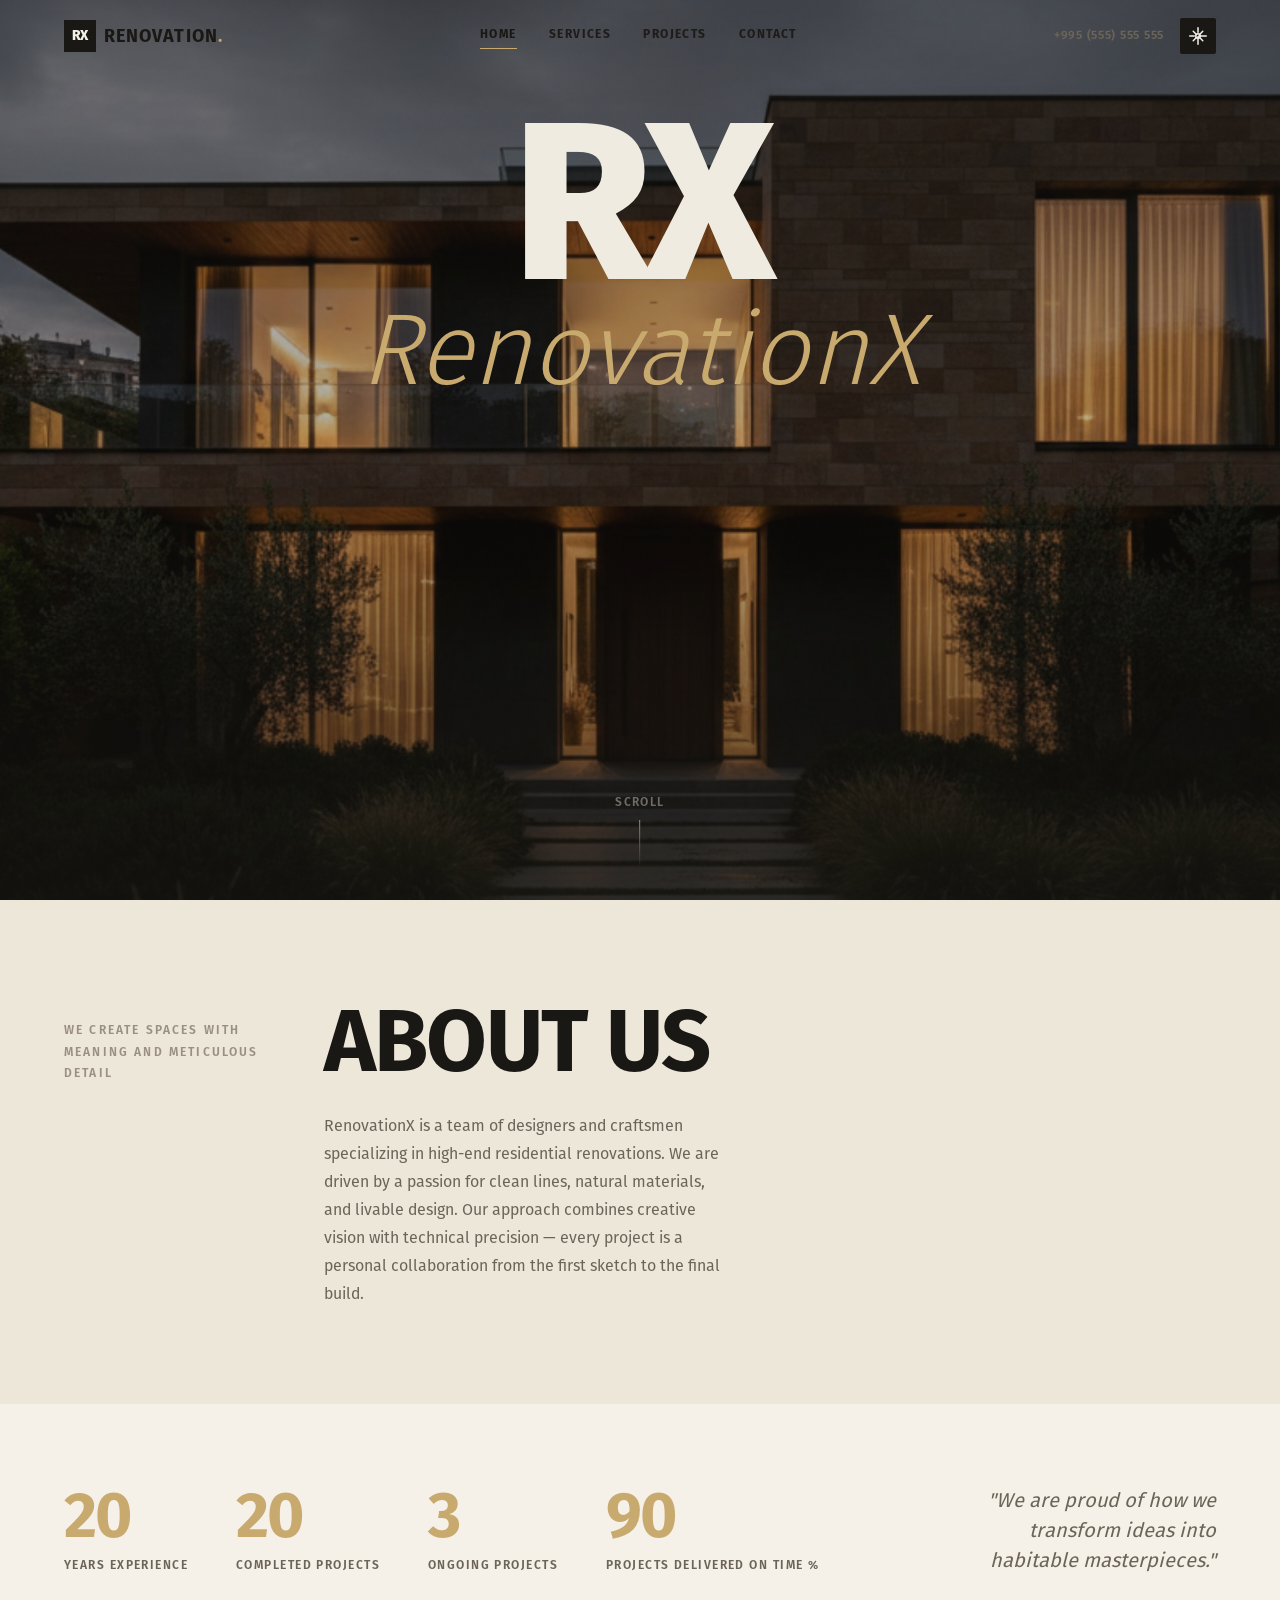
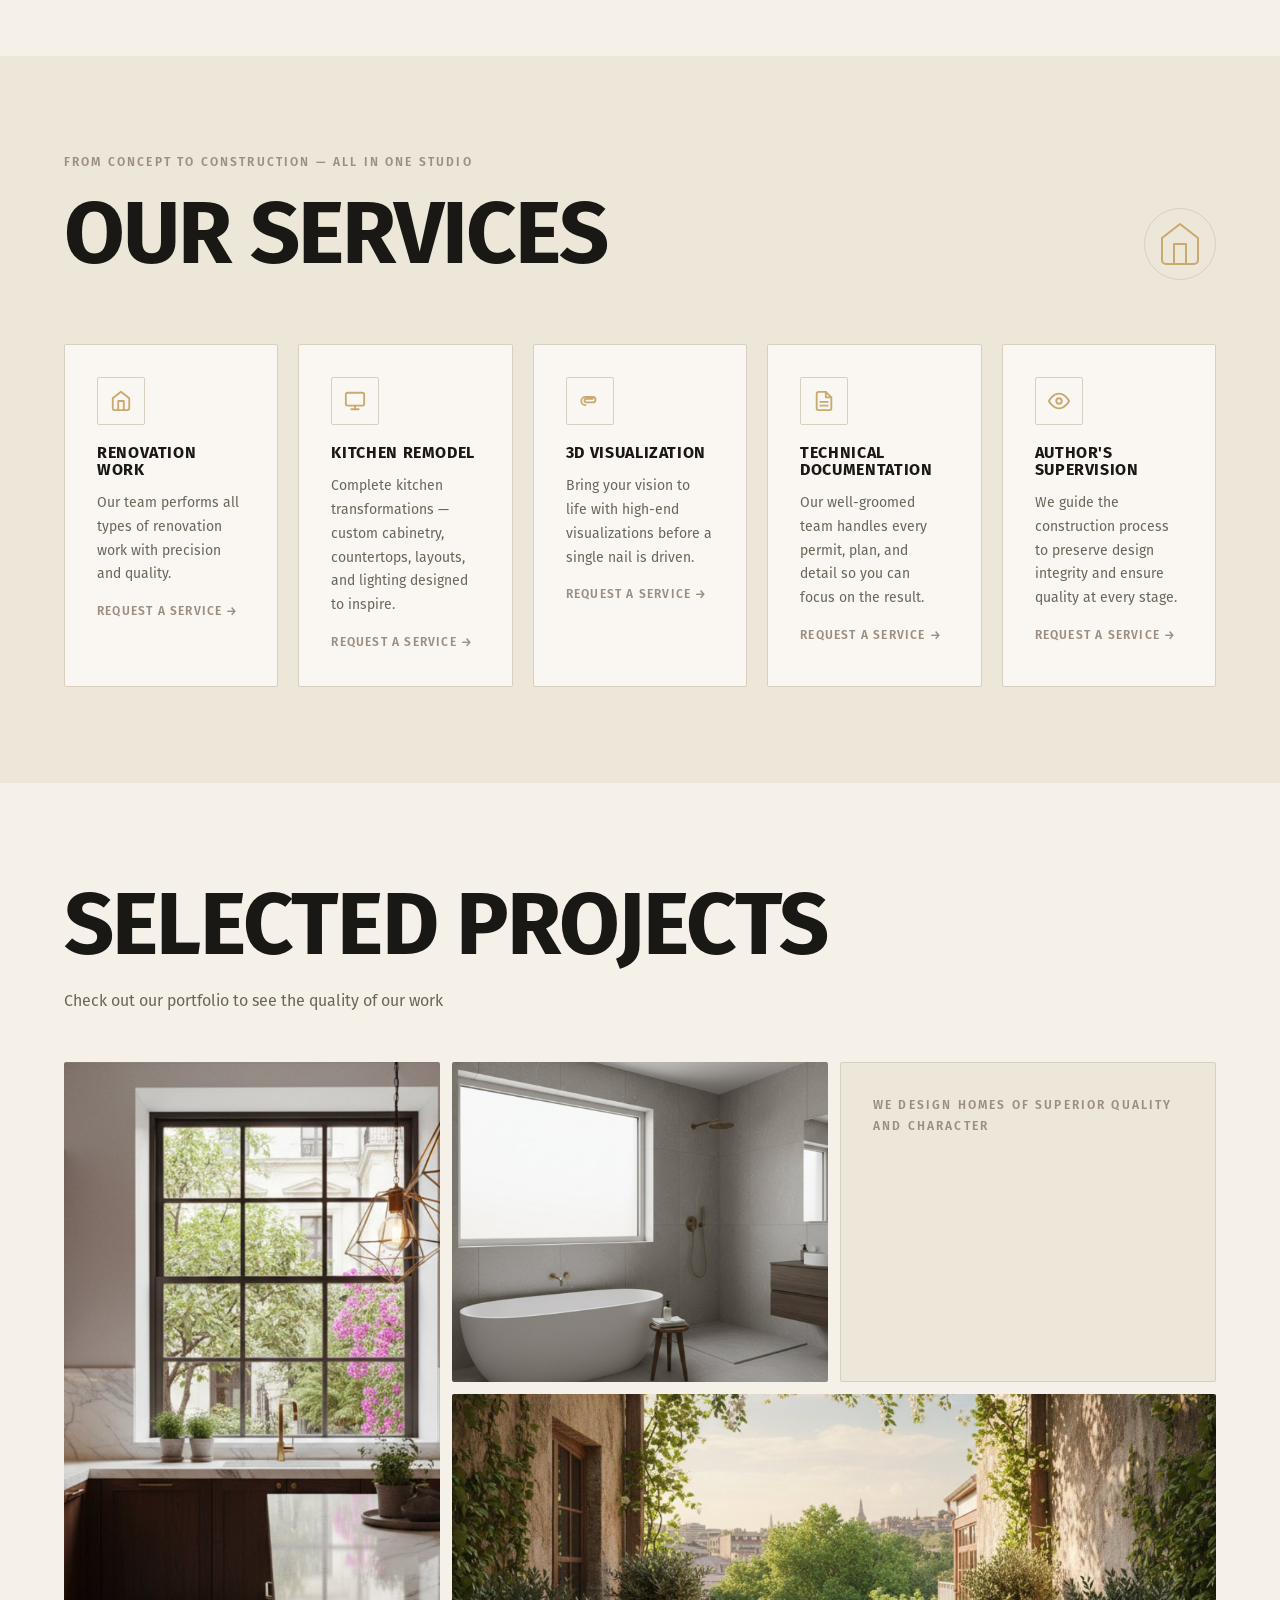
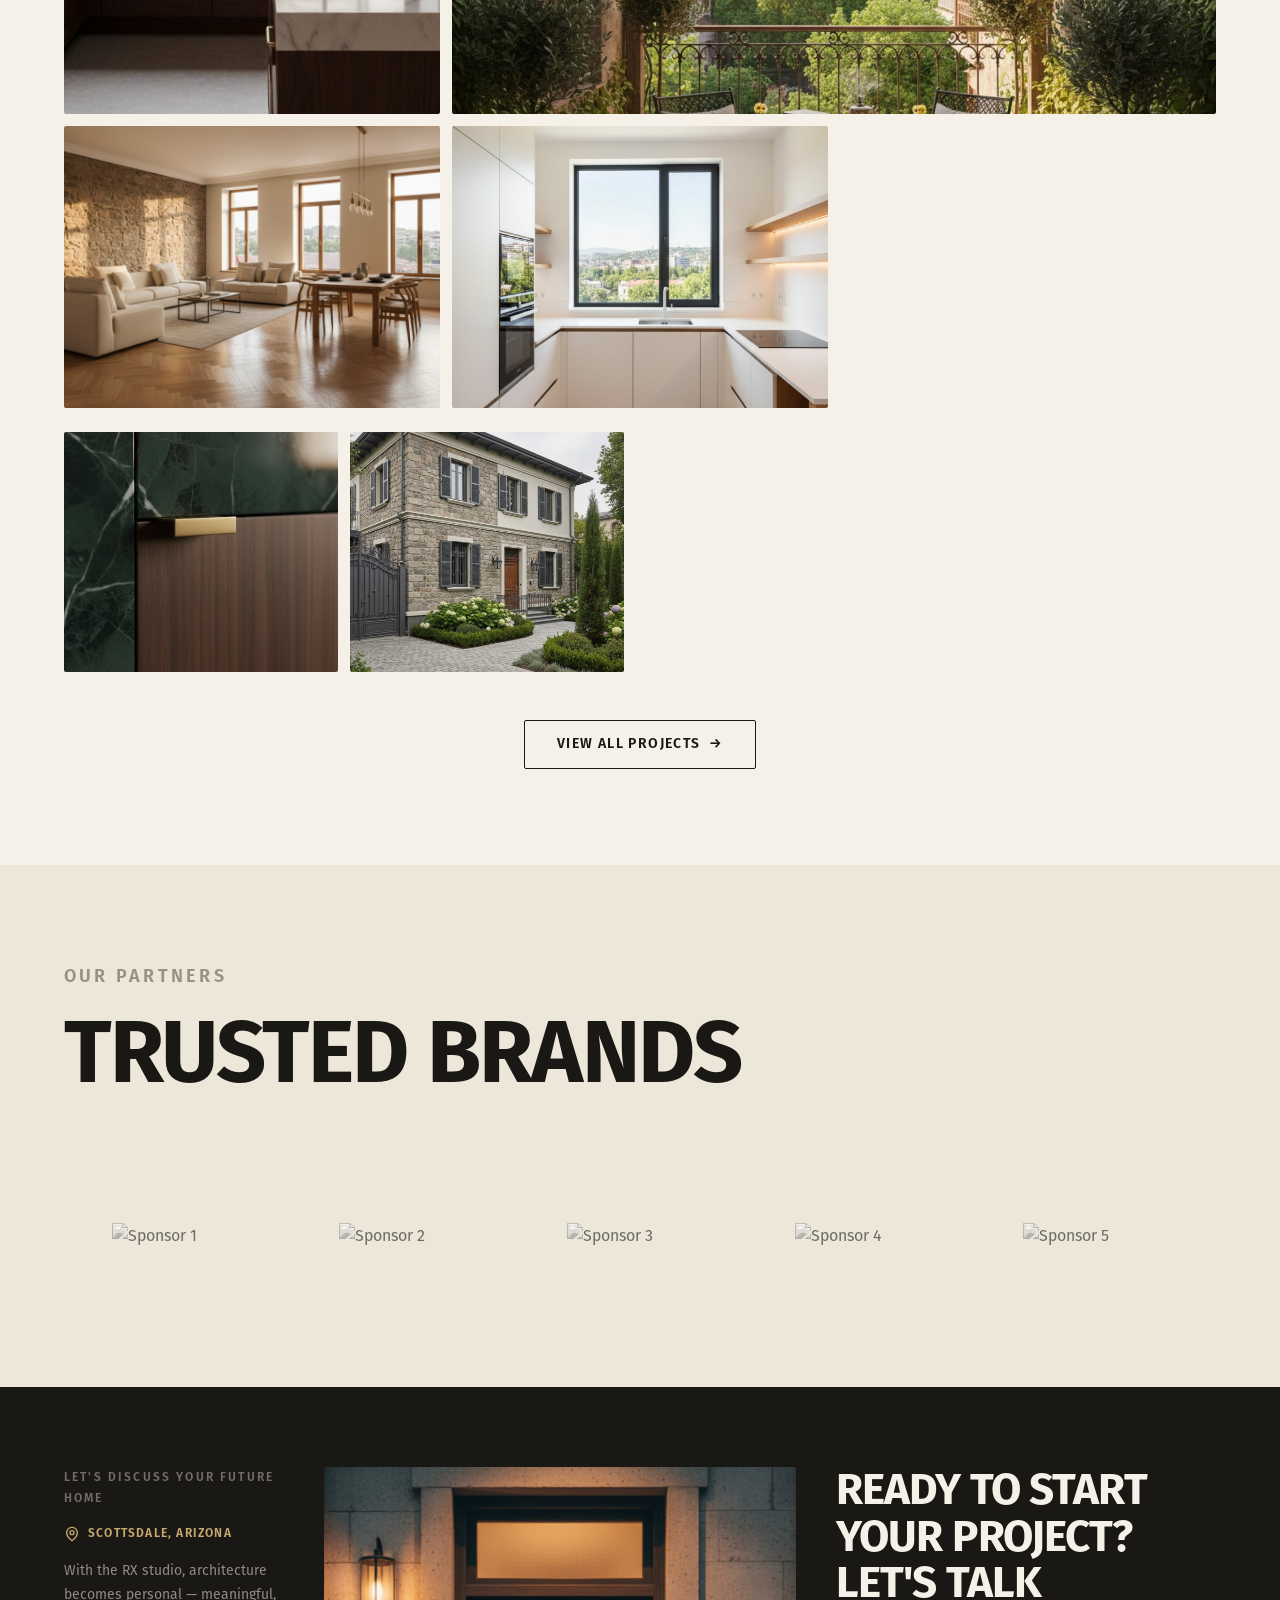
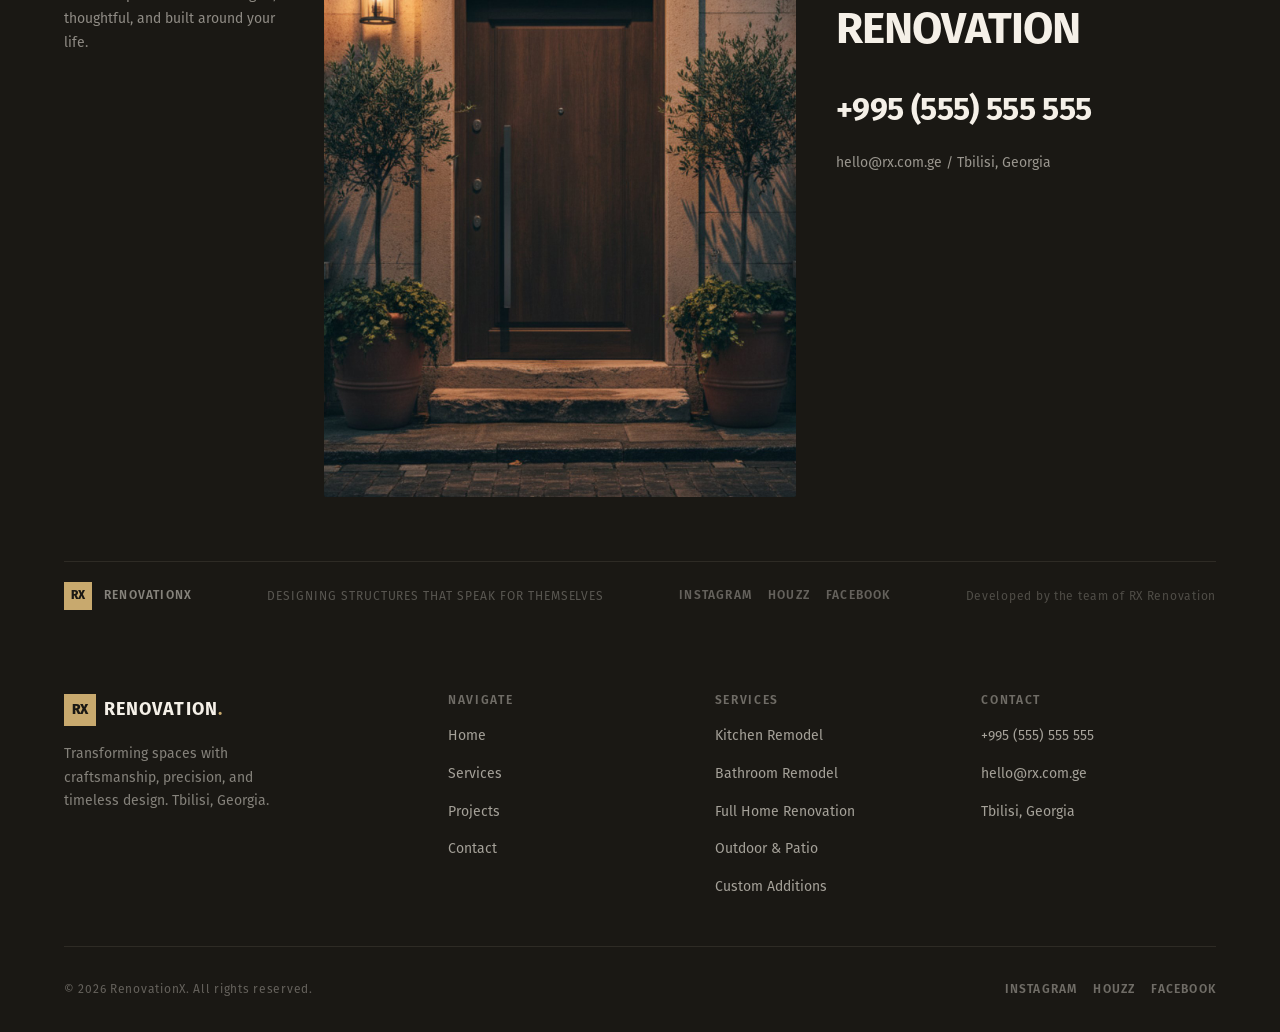
==== commit 6a5aa298: "test" ====
--- a/index.html
+++ b/index.html
@@ -28,7 +28,7 @@
 
 	<main class="main-content">
 
-		<!-- ═══════════════ HERO ═══════════════ -->
+		<!-- ═══════════════ HERO ═══════════════ .-->
 		<section class="hero-section">
 			<div class="hero-bg-img">
 				<img src="assets/images/hero/hero-main.jpg" alt="Luxury renovated home in Tbilisi" loading="eager">
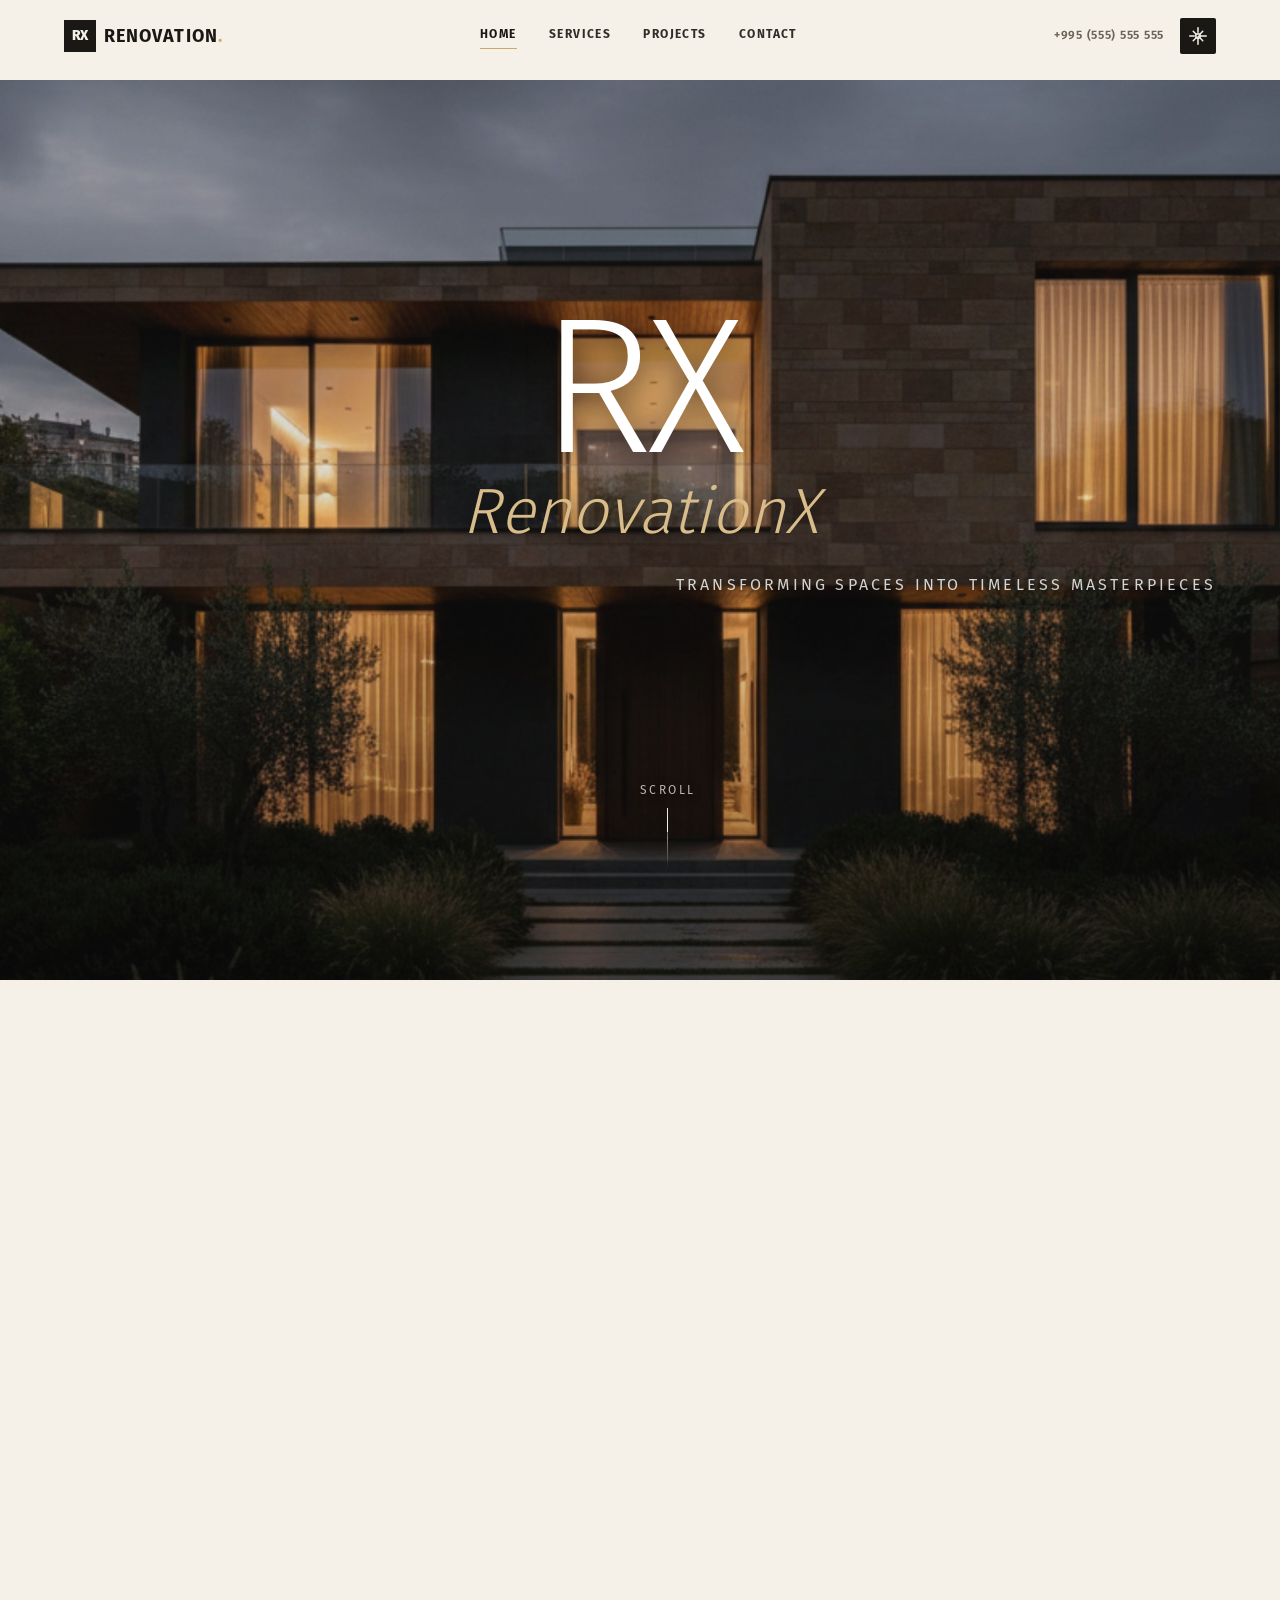
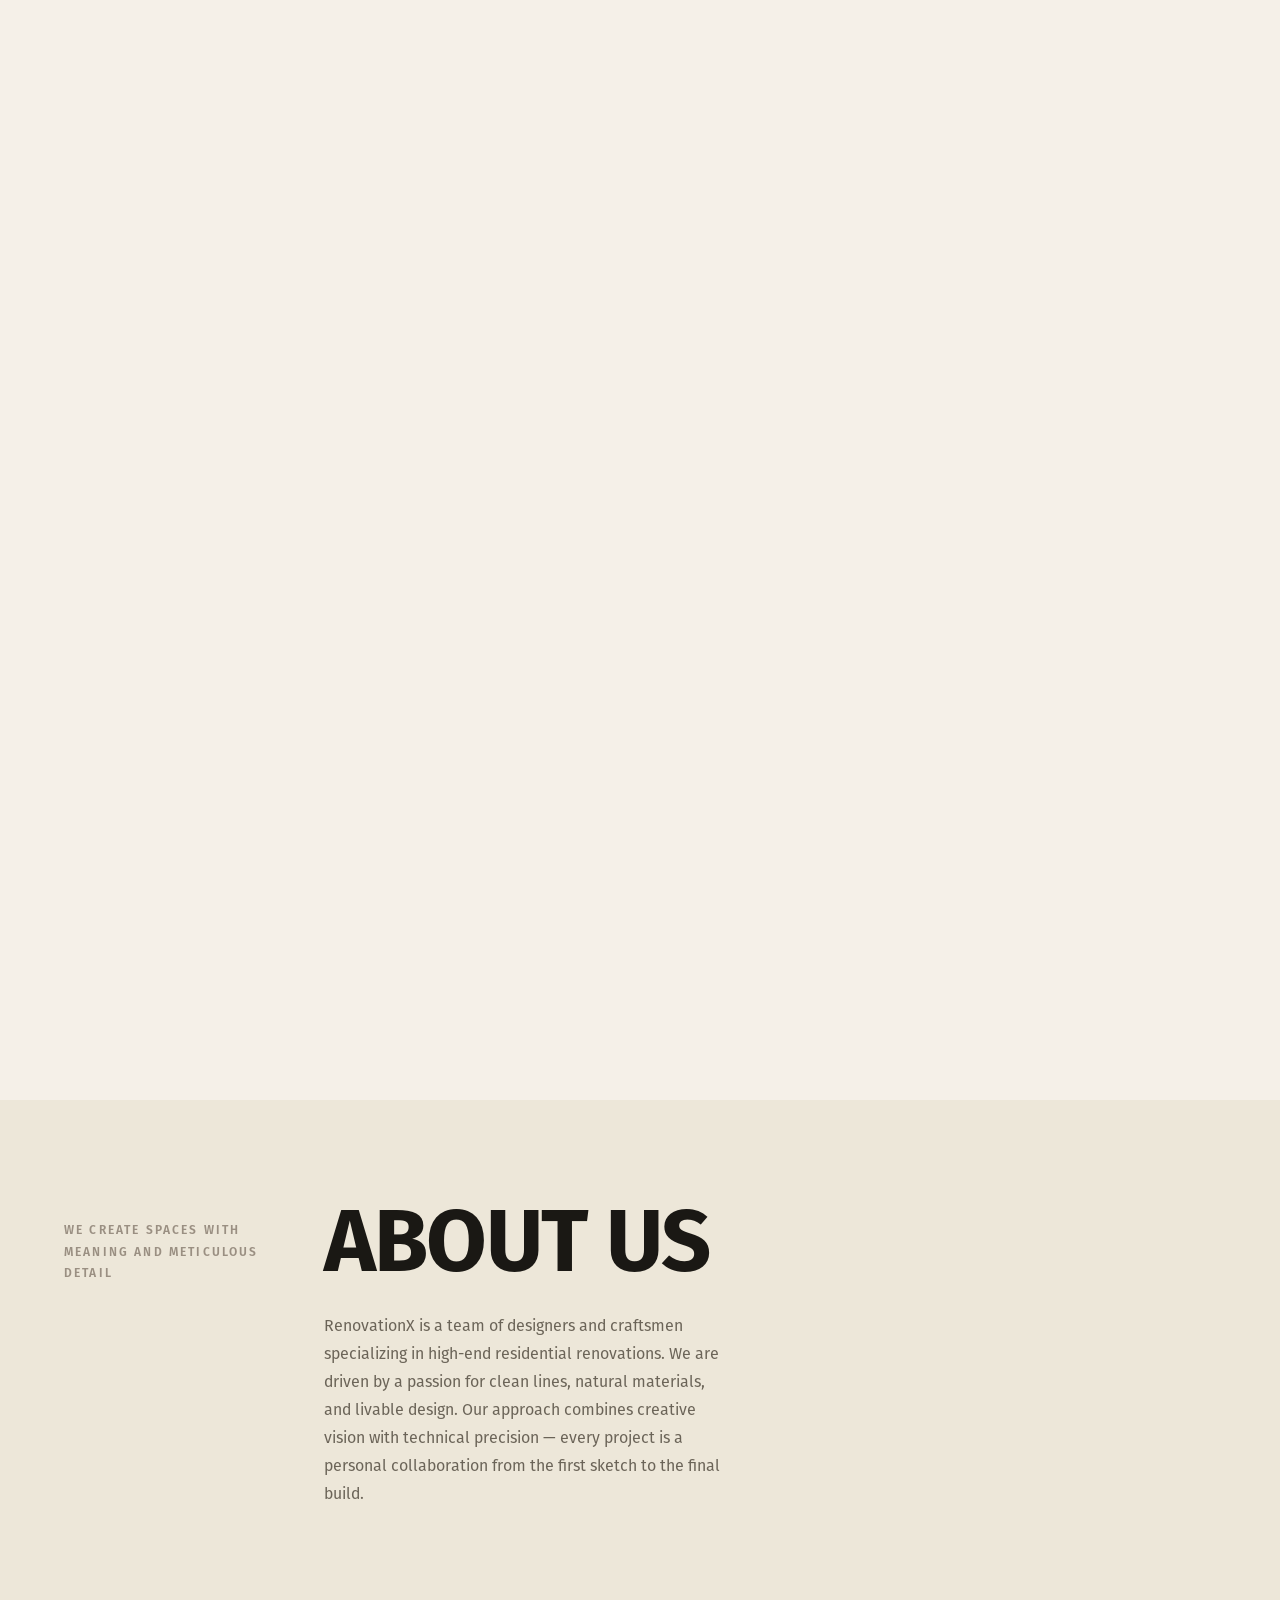
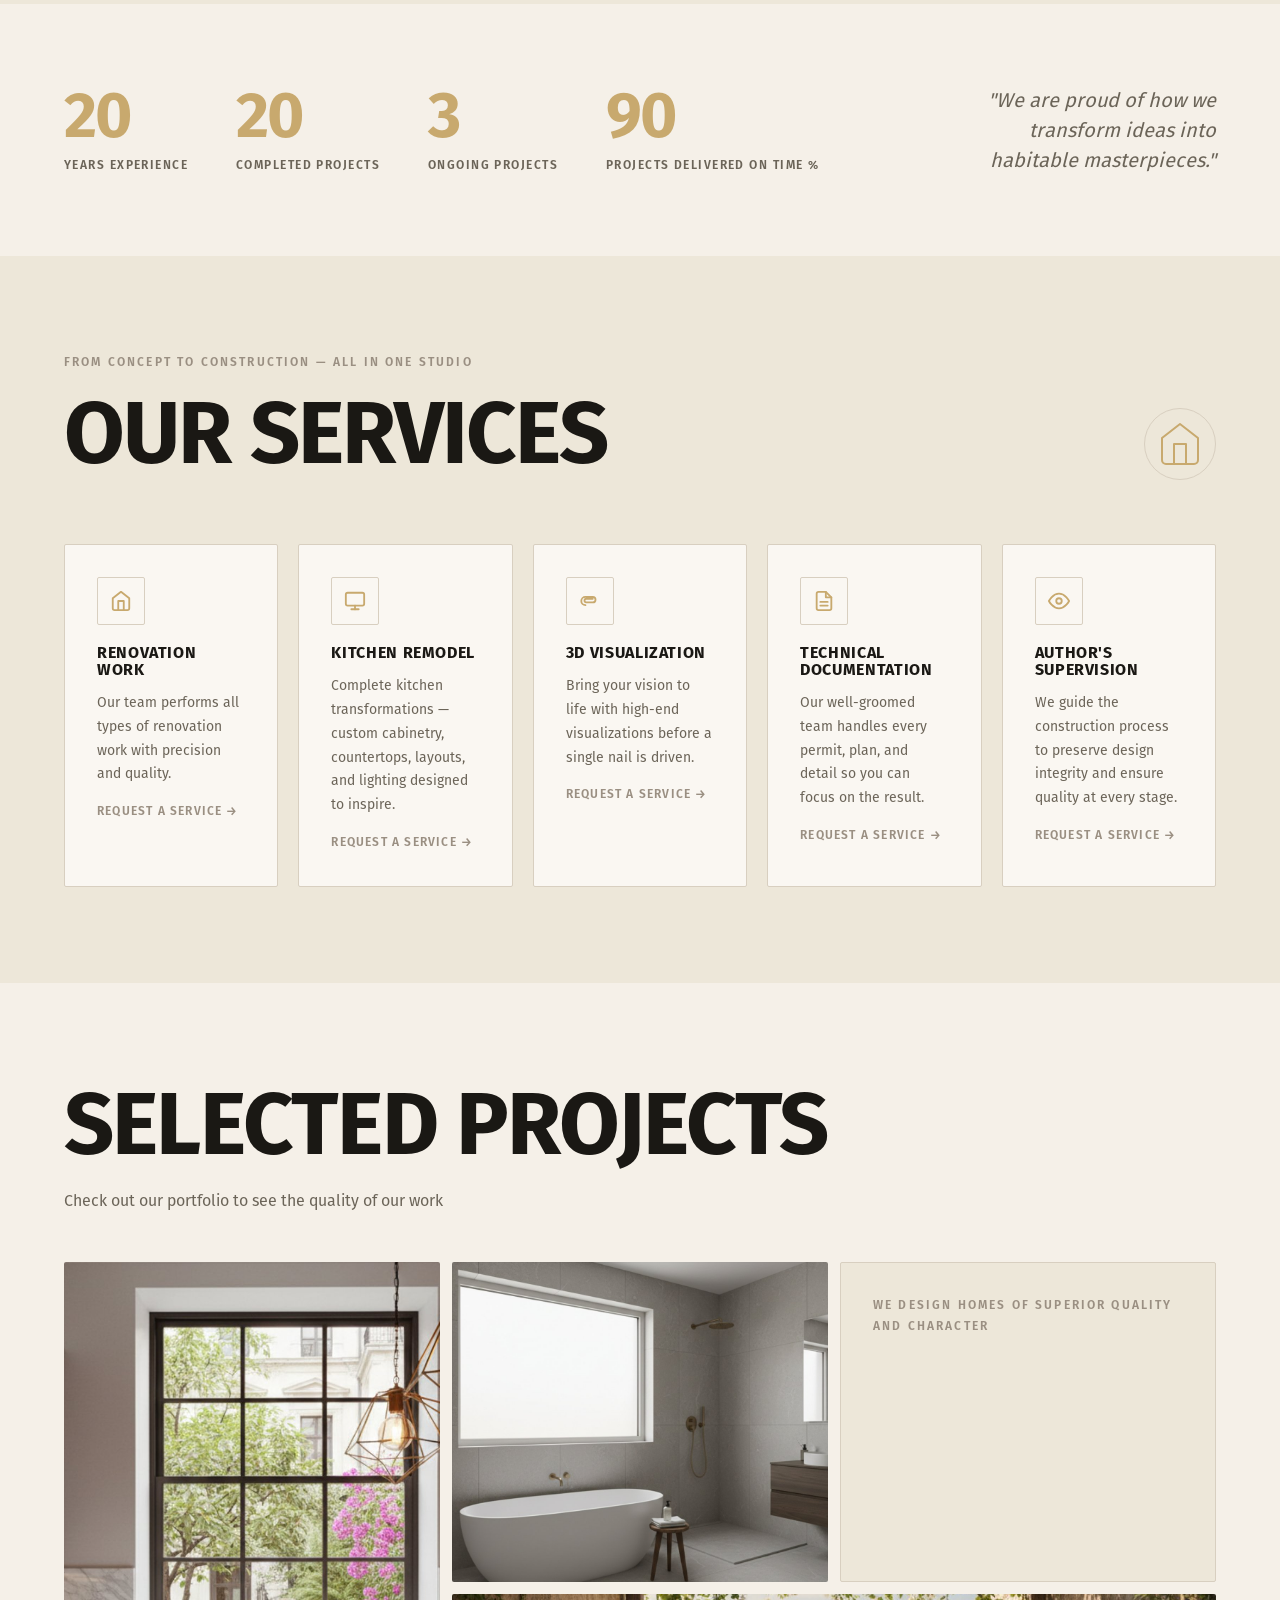
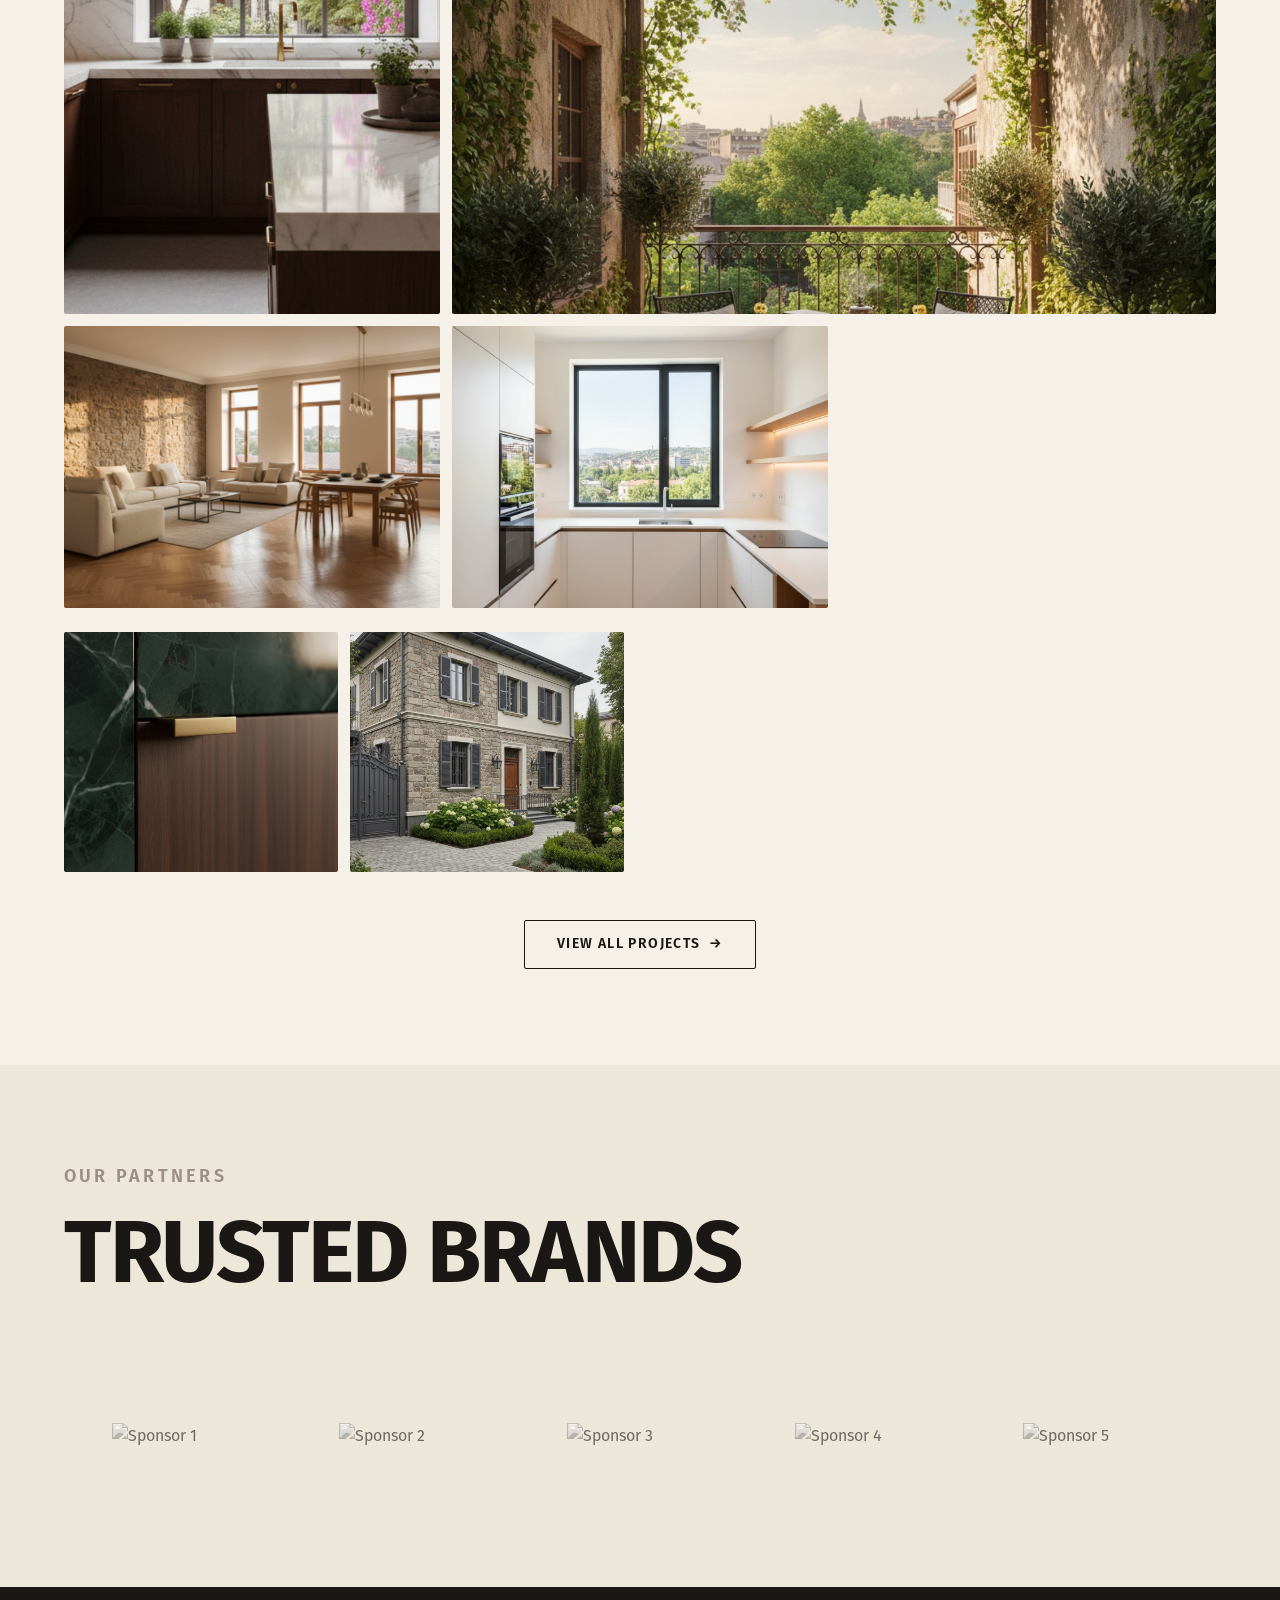
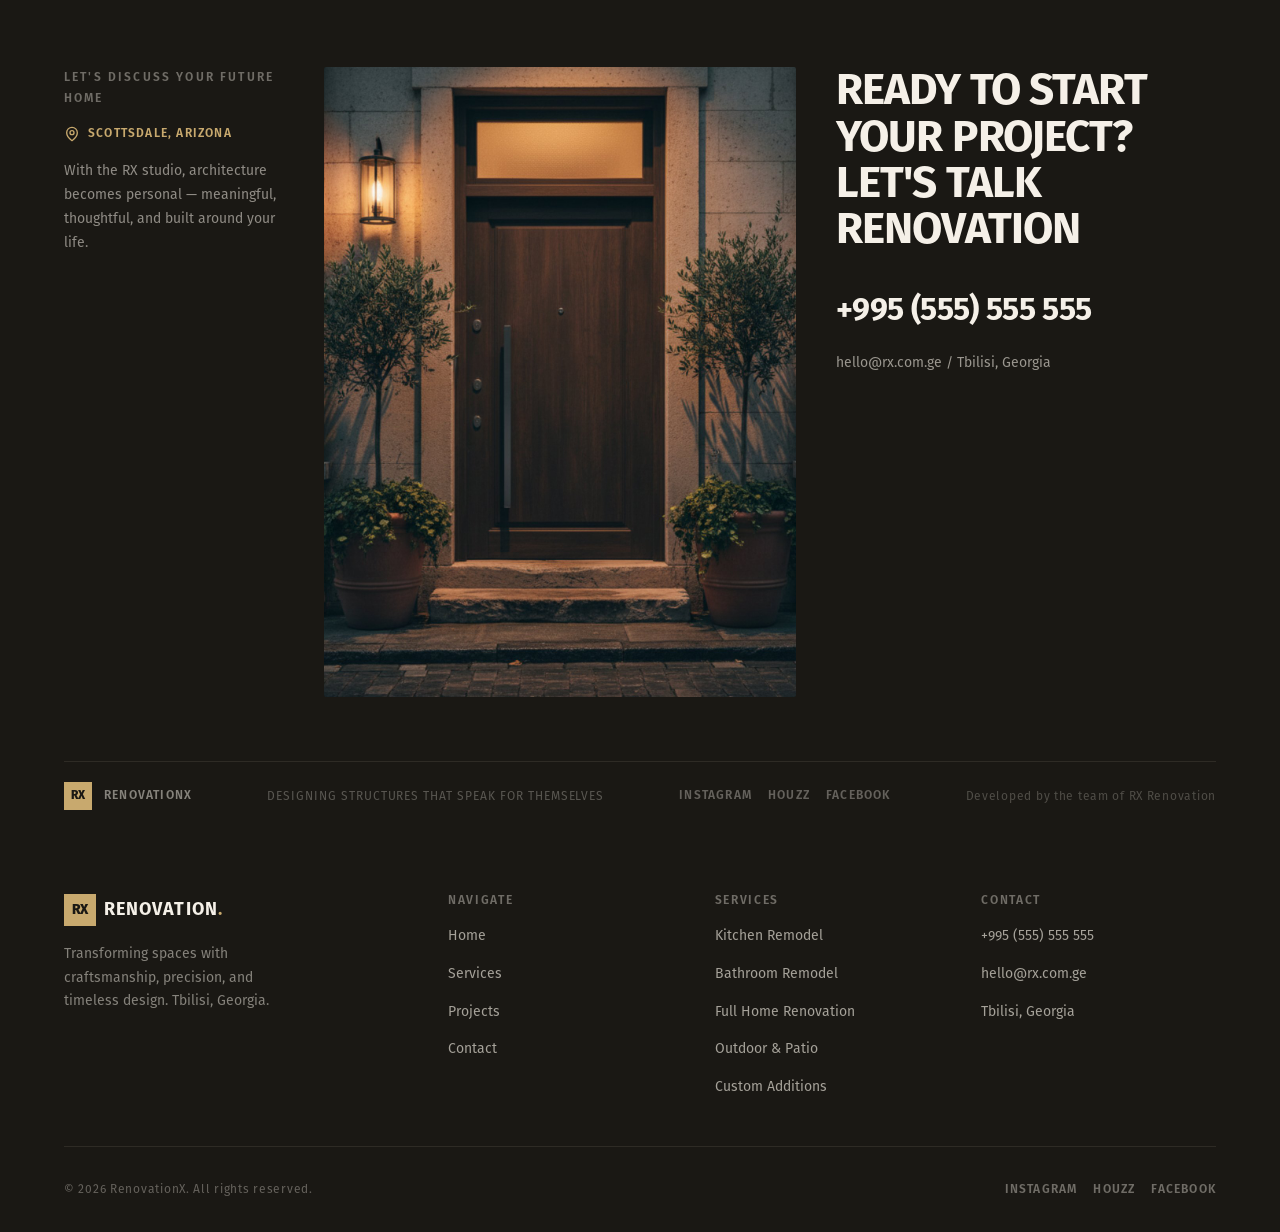
==== commit 4c4c9d7e: "rx-here-video-v2" ====
--- a/index.html
+++ b/index.html
@@ -12,6 +12,7 @@
 	<link rel="stylesheet" href="assets/css/global.css">
 	<link rel="stylesheet" href="assets/css/components.css">
 	<link rel="stylesheet" href="assets/css/pages/home.css">
+	<link rel="stylesheet" href="assets/css/video-hero.css">
 	<link rel="icon" href="assets/images/favicon.svg" type="image/svg+xml">
 </head>
 
@@ -28,22 +29,52 @@
 
 	<main class="main-content">
 
-		<!-- ═══════════════ HERO ═══════════════ .-->
-		<section class="hero-section">
-			<div class="hero-bg-img">
-				<img src="assets/images/hero/hero-main.jpg" alt="Luxury renovated home in Tbilisi" loading="eager">
-				<div class="hero-overlay"></div>
-			</div>
-
-			<div class="hero-content container">
-				<div class="hero-headline">
-					<h1>
-						<span data-i18n="home.hero.headlineMain">RX</span><br>
-						<span class="hero-headline-sub" data-i18n="home.hero.headlineSub">Renovation</span>
-					</h1>
-				</div>
-			</div>
-
+		<!-- ═══════════════ HERO (Video) ═══════════════ -->
+		<section class="hero-video-section">
+			<!-- Video Container -->
+			<div class="hero-video-container">
+				<!-- Main Video (used for both themes) -->
+				<video id="hero-video-morning" class="hero-video active" muted playsinline preload="auto"
+					poster="assets/images/hero/hero-main.jpg">
+					<source src="assets/videos/Morning_Scene.mov" type="video/mp4">
+				</video>
+
+				<!-- Idle Animation GIF (shown when not scrolling) -->
+				<img id="hero-idle-gif" class="hero-idle-gif"
+					src="assets/images/hero/idle-morning.gif"
+					alt="Idle animation"
+					style="display: none; opacity: 0;">
+
+				<!-- Theme Overlay (creates evening effect in dark mode) -->
+				<div class="hero-video-theme-overlay"></div>
+
+				<!-- Gradient Overlay -->
+				<div class="hero-video-overlay"></div>
+			</div>
+
+			<!-- Background Music -->
+			<audio id="hero-audio-morning" loop preload="auto">
+				<source src="assets/audio/morning-ambient.mp3" type="audio/mpeg">
+			</audio>
+			<audio id="hero-audio-evening" loop preload="auto">
+				<source src="assets/audio/evening-ambient.mp3" type="audio/mpeg">
+			</audio>
+
+			<!-- Hero Content Wrapper -->
+			<div class="hero-content-wrapper">
+				<div class="hero-content">
+					<div class="hero-headline">
+						<h1>
+							<span data-i18n="home.hero.headlineMain">RX</span><br>
+							<span class="hero-headline-sub" data-i18n="home.hero.headlineSub">Renovation</span>
+						</h1>
+						<p class="hero-tagline" data-i18n="home.hero.tagline">Transforming spaces into timeless
+							masterpieces</p>
+					</div>
+				</div>
+			</div>
+
+			<!-- Scroll Indicator -->
 			<div class="hero-scroll">
 				<div class="scroll-indicator">
 					<div class="scroll-line"></div>
@@ -133,7 +164,8 @@
 							</svg>
 						</div>
 						<h3 data-i18n="home.expertise.renovation.title">Renovation Work</h3>
-						<p data-i18n="home.expertise.renovation.desc">Our team performs all types of renovation work with precision and quality.</p>
+						<p data-i18n="home.expertise.renovation.desc">Our team performs all types of renovation work
+							with precision and quality.</p>
 						<a href="services.html" class="service-link"><span
 								data-i18n="home.expertise.renovation.cta">Request a service</span> <span>→</span></a>
 					</div>
@@ -214,7 +246,8 @@
 					<div class="projects-header-right">
 						<h2 data-i18n="home.projects.headline">Selected Projects</h2>
 						<div class="projects-meta">
-							<p data-i18n="home.projects.checkPortfolio">Check out our portfolio to see the quality of our work.</p>
+							<p data-i18n="home.projects.checkPortfolio">Check out our portfolio to see the quality of
+								our work.</p>
 						</div>
 					</div>
 				</div>
@@ -230,7 +263,8 @@
 						</div>
 					</div>
 					<div class="bento-item bento-text">
-						<p class="section-label" data-i18n="home.projects.sectionLabel">We design homes of superior quality and character</p>
+						<p class="section-label" data-i18n="home.projects.sectionLabel">We design homes of superior
+							quality and character</p>
 					</div>
 					<div class="bento-item bento-wide img-card">
 						<img src="assets/images/projects/project-03.jpg" alt="Full home renovation">
@@ -353,6 +387,7 @@
 	</main>
 
 	<footer id="site-footer" class="site-footer"></footer>
+	<script src="assets/js/video-hero.js"></script>
 	<script src="assets/js/main.js" type="module"></script>
 	<script src="assets/js/pages/home.js" type="module"></script>
 </body>
--- a/assets/css/video-hero.css
+++ b/assets/css/video-hero.css
@@ -0,0 +1,339 @@
+/* ═══════════════════════════════════════════════
+   VIDEO HERO SECTION
+═══════════════════════════════════════════════ */
+
+.hero-video-section {
+  position: relative;
+  width: 100%;
+  height: 300vh; /* Extended height for scroll-through */
+  overflow: visible;
+  display: flex;
+  align-items: flex-start;
+  justify-content: center;
+}
+
+/* Video Container - Sticky so it stays in viewport while scrolling */
+.hero-video-container {
+  position: sticky;
+  top: 0;
+  left: 0;
+  width: 100%;
+  height: 100vh;
+  z-index: 1;
+}
+
+/* Video Elements */
+.hero-video {
+  position: absolute;
+  top: 50%;
+  left: 50%;
+  min-width: 100%;
+  min-height: 100%;
+  width: auto;
+  height: auto;
+  transform: translate(-50%, -50%);
+  object-fit: cover;
+  opacity: 1;
+  transition: opacity 0.5s ease-in-out;
+  pointer-events: none;
+}
+
+.hero-video.active {
+  opacity: 1;
+}
+
+/* Idle Animation GIF */
+.hero-idle-gif {
+  position: absolute;
+  top: 50%;
+  left: 50%;
+  min-width: 100%;
+  min-height: 100%;
+  width: auto;
+  height: auto;
+  transform: translate(-50%, -50%);
+  object-fit: cover;
+  opacity: 0;
+  transition: opacity 0.5s ease-in-out;
+  pointer-events: none;
+  z-index: 1;
+}
+
+/* Theme Overlay - Creates evening effect in dark mode */
+.hero-video-theme-overlay {
+  position: absolute;
+  top: 0;
+  left: 0;
+  width: 100%;
+  height: 100%;
+  background: transparent;
+  mix-blend-mode: multiply;
+  transition: background 1s ease-in-out;
+  z-index: 1;
+  pointer-events: none;
+}
+
+/* Dark mode: Add blue-orange evening color grading */
+[data-theme="dark"] .hero-video-theme-overlay {
+  background: linear-gradient(
+    180deg,
+    rgba(20, 30, 60, 0.4) 0%,      /* Deep blue top */
+    rgba(40, 25, 15, 0.3) 50%,     /* Warm mid */
+    rgba(60, 35, 10, 0.5) 100%     /* Warm orange bottom */
+  );
+}
+
+/* Light mode: Slightly brighten */
+[data-theme="light"] .hero-video-theme-overlay {
+  background: rgba(255, 255, 255, 0.05);
+  mix-blend-mode: screen;
+}
+
+/* Video Overlay (gradient for text readability) */
+.hero-video-overlay {
+  position: absolute;
+  top: 0;
+  left: 0;
+  width: 100%;
+  height: 100%;
+  background: linear-gradient(
+    180deg,
+    rgba(0, 0, 0, 0.4) 0%,
+    rgba(0, 0, 0, 0.2) 50%,
+    rgba(0, 0, 0, 0.6) 100%
+  );
+  z-index: 2;
+  pointer-events: none;
+}
+
+[data-theme="light"] .hero-video-overlay {
+  background: linear-gradient(
+    180deg,
+    rgba(0, 0, 0, 0.25) 0%,
+    rgba(0, 0, 0, 0.1) 50%,
+    rgba(0, 0, 0, 0.35) 100%
+  );
+}
+
+/* Hero Content Wrapper - Centered container */
+.hero-content-wrapper {
+  position: fixed;
+  top: 50%;
+  left: 50%;
+  transform: translate(-50%, -50%);
+  width: 100%;
+  z-index: 10;
+  pointer-events: none;
+  display: flex;
+  justify-content: center;
+  align-items: center;
+  transition: opacity 0.5s ease, transform 0.5s ease;
+}
+
+/* Fade out when video completes */
+body.video-hero-complete .hero-content-wrapper {
+  opacity: 0;
+  transform: translate(-50%, -60%);
+  pointer-events: none;
+}
+
+/* Hero Content - Always centered */
+.hero-video-section .hero-content {
+  text-align: center;
+  padding: 0 var(--space-6);
+  width: 100%;
+  max-width: 1200px;
+}
+
+.hero-video-section .hero-headline {
+  animation: heroFadeInUp 1.2s cubic-bezier(0.16, 1, 0.3, 1) forwards;
+  animation-delay: 0.5s;
+  opacity: 0;
+}
+
+.hero-video-section h1 {
+  font-size: clamp(4rem, 15vw, 12rem);
+  font-weight: 200;
+  line-height: 0.9;
+  letter-spacing: -0.03em;
+  margin-bottom: var(--space-4);
+  color: #ffffff;
+  text-shadow: 0 4px 30px rgba(0, 0, 0, 0.8);
+}
+
+[data-theme="light"] .hero-video-section h1 {
+  color: #ffffff;
+  text-shadow: 0 4px 30px rgba(0, 0, 0, 0.6);
+}
+
+.hero-video-section .hero-headline-sub {
+  font-family: var(--font-serif);
+  font-style: italic;
+  font-weight: 300;
+  font-size: clamp(1.8rem, 5vw, 4rem);
+  color: #d8bc8a;
+  display: block;
+  margin-top: var(--space-2);
+  text-shadow: 0 2px 20px rgba(0, 0, 0, 0.6);
+}
+
+.hero-video-section .hero-tagline {
+  font-size: clamp(0.75rem, 1.5vw, 1rem);
+  letter-spacing: 0.2em;
+  text-transform: uppercase;
+  color: rgba(255, 255, 255, 0.8);
+  margin-top: var(--space-8);
+  font-weight: 400;
+  text-shadow: 0 2px 15px rgba(0, 0, 0, 0.8);
+}
+
+/* Scroll Indicator - Fixed at bottom center */
+.hero-video-section .hero-scroll {
+  position: fixed;
+  bottom: var(--space-8);
+  left: 50%;
+  transform: translateX(-50%);
+  z-index: 10;
+  animation: heroFadeInUp 1s ease forwards;
+  animation-delay: 1.5s;
+  opacity: 0;
+  width: fit-content;
+  transition: opacity 0.5s ease;
+}
+
+/* Hide when scrolled past hero */
+body.video-hero-complete .hero-video-section .hero-scroll {
+  opacity: 0 !important;
+  pointer-events: none;
+}
+
+.scroll-indicator span {
+  font-size: var(--text-xs);
+  letter-spacing: 0.2em;
+  text-transform: uppercase;
+  color: rgba(255, 255, 255, 0.7);
+  font-weight: 500;
+  text-shadow: 0 2px 10px rgba(0, 0, 0, 0.8);
+  transition: all 0.3s ease;
+}
+
+.scroll-indicator {
+  display: flex;
+  flex-direction: column;
+  align-items: center;
+  gap: var(--space-3);
+  cursor: pointer;
+  transition: transform 0.3s ease;
+}
+
+.scroll-indicator:hover {
+  transform: translateY(4px);
+}
+
+.scroll-line {
+  width: 1px;
+  height: 60px;
+  background: linear-gradient(
+    to bottom,
+    transparent,
+    rgba(255, 255, 255, 0.5),
+    transparent
+  );
+  position: relative;
+  overflow: hidden;
+}
+
+.scroll-line::after {
+  content: '';
+  position: absolute;
+  top: 0;
+  left: 0;
+  width: 100%;
+  height: 40%;
+  background: rgba(255, 255, 255, 0.9);
+  animation: scrollPulse 2s ease-in-out infinite;
+}
+
+@keyframes scrollPulse {
+  0% {
+    top: -40%;
+    opacity: 0;
+  }
+  50% {
+    opacity: 1;
+  }
+  100% {
+    top: 140%;
+    opacity: 0;
+  }
+}
+
+@keyframes heroFadeInUp {
+  from {
+    opacity: 0;
+    transform: translateY(30px);
+  }
+  to {
+    opacity: 1;
+    transform: translateY(0);
+  }
+}
+
+/* Responsive */
+@media (max-width: 768px) {
+  .hero-video-section {
+    height: 80vh;
+  }
+
+  .hero-video-section h1 {
+    font-size: clamp(2.5rem, 10vw, 4rem);
+  }
+
+  .hero-video-section .hero-headline-sub {
+    font-size: clamp(1.2rem, 3vw, 2rem);
+  }
+
+  .hero-video-section .hero-tagline {
+    font-size: var(--text-xs);
+    letter-spacing: 0.1em;
+  }
+
+  .hero-video-section .hero-scroll {
+    bottom: var(--space-6);
+  }
+}
+
+/* Performance: Reduce motion for users who prefer it */
+@media (prefers-reduced-motion: reduce) {
+  .hero-video,
+  .hero-headline,
+  .scroll-indicator {
+    animation: none;
+    transition: none;
+  }
+
+  .hero-video.active {
+    opacity: 1;
+  }
+}
+
+/* Video Loading State */
+.hero-video-container.loading::before {
+  content: '';
+  position: absolute;
+  top: 0;
+  left: 0;
+  width: 100%;
+  height: 100%;
+  background: var(--color-bg);
+  z-index: 10;
+  animation: fadeOut 0.5s ease forwards;
+  animation-delay: 0.5s;
+}
+
+@keyframes fadeOut {
+  to {
+    opacity: 0;
+    pointer-events: none;
+  }
+}
